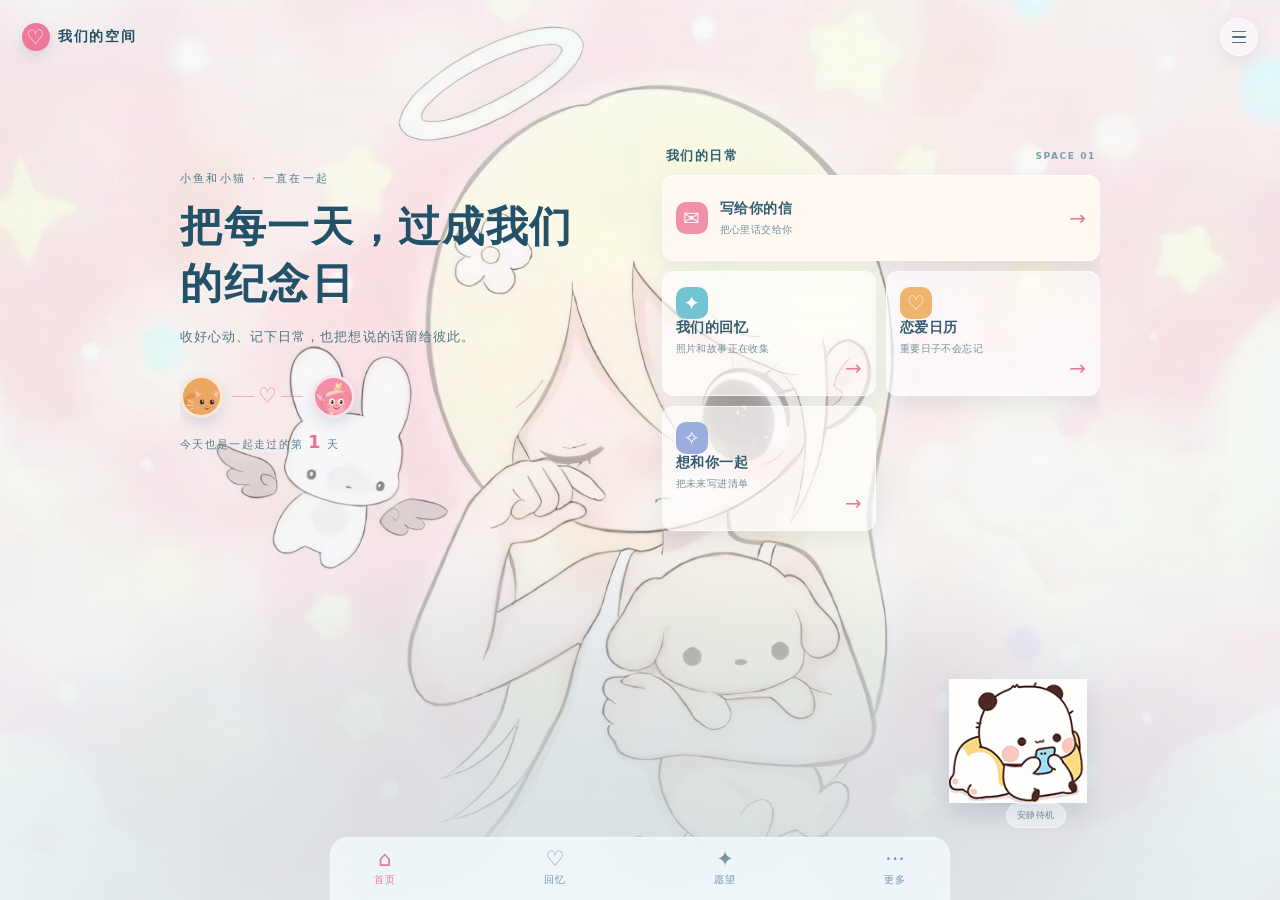
==== index.html @ 1888373d "布布：点击随机播放一个动作，5 秒后回到待机；播放时不显示动作名" ====
<!doctype html>
<html lang="zh-CN">
<head>
<meta charset="utf-8">
<meta name="viewport" content="width=device-width, initial-scale=1, maximum-scale=1, viewport-fit=cover">
<meta name="format-detection" content="telephone=no,email=no,address=no">
<meta name="theme-color" content="#8bd9f7">
<meta name="apple-mobile-web-app-capable" content="yes">
<meta name="mobile-web-app-capable" content="yes">
<meta name="apple-mobile-web-app-status-bar-style" content="black-translucent">
<meta name="referrer" content="no-referrer">
<meta name="description" content="小鱼和小猫的情侣空间">
<meta property="og:title" content="小鱼和小猫的情侣空间">
<meta property="og:description" content="把喜欢的每一天，慢慢收集起来。">
<title>小鱼和小猫的情侣空间</title>
<link rel="stylesheet" href="styles.css">
</head>
<body>
<div id="app" class="stage" data-phase="space">

  <!-- 背景：暖色光晕 + 爱心粒子（canvas） -->
  <canvas id="fx" class="fx" aria-hidden="true"></canvas>

  <!-- 空间页背景：云朵壁纸（电脑用横屏版、手机用竖屏版，由 CSS 媒体查询自动切换） -->
  <div class="space-bg-img" aria-hidden="true"></div>
  <div class="space-bg-scrim" aria-hidden="true"></div>

  <div class="vignette" aria-hidden="true"></div>

  <!-- 情侣空间首页：信封只是其中一个入口，其他模块可以继续扩展。 -->
  <section class="space-home" id="spaceHome" aria-label="情侣空间首页">
    <header class="space-topbar">
      <div class="space-brand"><span class="space-brand-mark">♡</span><span>我们的空间</span></div>
      <button class="space-menu" id="spaceMenu" type="button" aria-label="空间设置" title="空间设置">
        <span></span><span></span><span></span>
      </button>
    </header>
    <main class="space-content">
      <section class="space-hero" aria-labelledby="spaceTitle">
        <p class="space-eyebrow">小鱼和小猫 · 一直在一起</p>
        <h1 id="spaceTitle">把每一天，过成我们的纪念日</h1>
        <p class="space-subtitle">收好心动、记下日常，也把想说的话留给彼此。</p>
        <div class="space-couple-line">
          <span class="space-avatar avatar-cat" data-slot="cat" aria-label="小猫"></span>
          <span class="space-connection"><i></i><b>♡</b><i></i></span>
          <span class="space-avatar avatar-fish" data-slot="fish" aria-label="小鱼"></span>
        </div>
        <p class="space-days">今天也是一起走过的第 <strong>1</strong> 天</p>
      </section>

      <section class="space-tools" aria-label="情侣空间功能">
        <div class="space-section-heading"><span>我们的日常</span><small>SPACE 01</small></div>
        <div class="space-tool-grid">
          <button class="space-tool space-tool-primary" id="openLetter" type="button">
            <span class="tool-icon tool-icon-letter">✉</span>
            <span class="tool-copy"><b>写给你的信</b><small>把心里话交给你</small></span>
            <span class="tool-arrow">→</span>
          </button>
          <button class="space-tool" type="button" data-space-tool="memories">
            <span class="tool-icon tool-icon-memory">✦</span>
            <span class="tool-copy"><b>我们的回忆</b><small>照片和故事正在收集</small></span>
            <span class="tool-arrow">→</span>
          </button>
          <button class="space-tool" type="button" data-space-tool="calendar">
            <span class="tool-icon tool-icon-calendar">♡</span>
            <span class="tool-copy"><b>恋爱日历</b><small>重要日子不会忘记</small></span>
            <span class="tool-arrow">→</span>
          </button>
          <button class="space-tool" type="button" data-space-tool="wishes">
            <span class="tool-icon tool-icon-wish">✧</span>
            <span class="tool-copy"><b>想和你一起</b><small>把未来写进清单</small></span>
            <span class="tool-arrow">→</span>
          </button>
        </div>
      </section>
    </main>
    <button class="bubu-pet" id="bubuPet" type="button" aria-label="和布布互动" title="和布布互动">
      <span class="bubu-pet-glow" aria-hidden="true"></span>
      <img id="bubuImage" src="assets/bubu/idle.gif" alt="布布" loading="eager" decoding="async" draggable="false">
      <span class="bubu-pet-note" aria-hidden="true">布布陪着你</span>
    </button>
    <div class="bubu-action-chip" id="bubuActionChip" aria-live="polite">安静待机</div>
    <div class="bubu-countdown" id="bubuCountdown" hidden aria-live="polite">
      <span id="bubuCountdownMode">专注</span>
      <strong id="bubuCountdownClock">25:00</strong>
    </div>
    <div class="bubu-note-widget" id="bubuNoteWidget" hidden>
      <span class="bubu-note-pin">♡</span>
      <p id="bubuNoteText"></p>
      <button type="button" id="bubuNoteClose" aria-label="收起便签" title="收起便签">×</button>
    </div>
    <section class="bubu-feature-panel" id="bubuFeaturePanel" hidden aria-label="布布功能栏">
      <header class="bubu-panel-head">
        <div>
          <span class="bubu-panel-kicker">BUBU ROOM</span>
          <h2 id="bubuPanelTitle">布布动作库</h2>
        </div>
        <button class="bubu-panel-close" id="bubuPanelClose" type="button" aria-label="关闭功能栏" title="关闭功能栏">×</button>
      </header>
      <div class="bubu-panel-tabs" role="tablist" aria-label="布布功能">
        <button type="button" data-bubu-panel="actions">动作</button>
        <button type="button" data-bubu-panel="notes">便签</button>
        <button type="button" data-bubu-panel="timer">番茄钟</button>
        <button type="button" data-bubu-panel="reminders">提醒</button>
        <button type="button" data-bubu-panel="shortcuts">快捷</button>
        <button type="button" data-bubu-panel="settings">设置</button>
      </div>
      <div class="bubu-panel-body" id="bubuPanelBody"></div>
    </section>
    <div class="bubu-context" id="bubuContext" hidden role="menu" aria-label="布布菜单">
      <button type="button" data-bubu-panel="actions">动作库</button>
      <button type="button" data-bubu-panel="notes">便签</button>
      <button type="button" data-bubu-panel="timer">番茄钟</button>
      <button type="button" data-bubu-panel="settings">设置</button>
    </div>
    <nav class="space-nav" aria-label="空间导航">
      <button class="space-nav-item is-active" type="button"><span>⌂</span><small>首页</small></button>
      <button class="space-nav-item" type="button" data-space-tool="memories"><span>♡</span><small>回忆</small></button>
      <button class="space-nav-item" type="button" data-space-tool="wishes"><span>✦</span><small>愿望</small></button>
      <button class="space-nav-item" type="button" data-space-tool="settings"><span>···</span><small>更多</small></button>
    </nav>
    <div class="space-toast" id="spaceToast" role="status" aria-live="polite"></div>
  </section>

  <button id="sound" class="sound is-off" type="button" aria-label="打开声音" title="声音">
    <svg class="ico-mute" viewBox="0 0 24 24" aria-hidden="true">
      <path d="M4 9h3l5-4v14l-5-4H4z"/>
      <path d="M16 9l5 6M21 9l-5 6" class="ico-x"/>
    </svg>
    <svg class="ico-on" viewBox="0 0 24 24" aria-hidden="true">
      <path d="M4 9h3l5-4v14l-5-4H4z"/>
      <path d="M15.6 8.6a5 5 0 0 1 0 6.8M18.2 6.2a8.5 8.5 0 0 1 0 11.6" class="ico-wave"/>
    </svg>
  </button>

  <!-- 第一幕：信封 -->
  <section class="scene scene-envelope" id="scene-envelope">
    <button class="space-back" id="spaceBack" type="button" aria-label="返回情侣空间" title="返回情侣空间">←</button>
    <p class="intro-line" id="introLine">写给你的一封信</p>

    <!-- 卡通小鱼（信封右上，会摆尾吐泡） -->
    <div class="mascot mascot-fish" id="mascotFishEnvelope" aria-hidden="true">
      <span class="bubbles" data-slot="bubbles"></span>
      <div class="swim" data-slot="fish"></div>
    </div>

    <div class="env-wrap" id="envWrap">
      <div class="env" id="env" role="img" aria-label="一封信">
        <div class="env-back"></div>
        <div class="env-letter" id="envLetter">
          <div class="mini-note">
            <span class="mini-heart"></span>
            <span id="miniNote">只给你看</span>
          </div>
        </div>
        <div class="env-body">
          <div class="env-pocket"></div>
        </div>
        <div class="env-flap" id="envFlap">
          <div class="env-flap-inner"></div>
        </div>
        <button class="env-seal" id="envSeal" type="button" aria-label="打开信封">
          <span class="seal-glow" aria-hidden="true"></span>
          <span class="seal-icon" id="sealIcon" aria-hidden="true">
            <svg viewBox="0 0 32 32"><path d="M16 28.4C6.7 21.9 2 16.6 2 11.2 2 6.9 5.3 4 9.2 4c2.6 0 5 1.4 6.8 4.1C17.8 5.4 20.2 4 22.8 4 26.7 4 30 6.9 30 11.2c0 5.4-4.7 10.7-14 17.2z"/></svg>
          </span>
        </button>
      </div>

      <!-- 卡通小猫（从信封左下探出头，会眨眼摇尾） -->
      <div class="mascot mascot-cat" id="mascotCat" aria-hidden="true">
        <div class="peek" data-slot="cat"></div>
      </div>
    </div>

    <p class="hint" id="envHint">轻触这里，打开信封</p>
  </section>

  <!-- 第二幕：信纸 -->
  <section class="paper" id="paper" role="dialog" aria-modal="true" aria-label="写给你的信" hidden>
    <header class="paper-head">
      <span class="stage-tag"><b id="stageNo">01</b><i>/</i><span id="stageTotal">04</span></span>
      <span class="stage-name" id="stageName">启封</span>
      <button class="paper-close" id="paperClose" type="button" aria-label="收好这封信">
        <svg viewBox="0 0 24 24"><path d="M6 6l12 12M18 6L6 18"/></svg>
      </button>
    </header>
    <div class="paper-scroll" id="paperScroll">
      <h1 class="paper-title" id="letterTitle"></h1>
      <!-- 每一幕的小陪读：小猫和小鱼轮流出场，点一下有反应 -->
      <div class="paper-mascot" id="paperMascot" aria-hidden="true">
        <span class="pm-fish" data-slot="fish"></span>
        <span class="pm-heart" data-slot="heart"></span>
        <span class="pm-cat" data-slot="cat"></span>
      </div>
      <div class="paper-body" id="letterBody"></div>
      <div class="paper-body paper-body-2" id="letterBody2"></div>
      <div class="paper-end" id="letterEnd">
        <p class="sign" id="letterSign"></p>
        <div class="big-heart" id="bigHeart">
          <div class="duo" aria-hidden="true">
            <span class="duo-cat" data-slot="cat"></span>
            <span class="duo-heart" data-slot="heart"></span>
            <span class="duo-fish" data-slot="fish"></span>
          </div>
          <span class="tap-hint-word">轻触重新看一遍</span>
        </div>
      </div>
    </div>
    <div class="paper-actions">
      <button class="paper-skip" id="paperSkip" type="button" hidden>继续</button>
    </div>
  </section>

  <!-- 副幕：视频全屏 -->
  <section class="cine" id="cine" hidden>
    <div class="cine-inner">
      <video id="cineVideo" playsinline webkit-playsinline x5-playsinline preload="metadata" muted loop></video>
      <button class="cine-play" id="cinePlay" type="button" aria-label="播放">
        <svg viewBox="0 0 24 24"><path d="M8 5.5l11 6.5-11 6.5z"/></svg>
      </button>
      <button class="cine-skip" id="cineSkip" type="button">跳过</button>
      <p class="cine-tip">轻触画面播放 · 右上角可跳过</p>
    </div>
  </section>

  <div class="veil" id="veil" hidden></div>
</div>

<script src="config.js"></script>
<script src="app.js" defer></script>
</body>
</html>
---- styles.css ----
/* ============================================================
   情侣小站 · 样式
   想换配色，只改下面这一段变量就够了
   ============================================================ */
:root{
  --bg-0:#1b0b11;
  --bg-1:#2a1219;
  --bg-2:#43161f;
  --glow:#ff8fa3;
  --rose:#ff5d7e;
  --rose-deep:#c9184a;
  --env:#f7c8cf;
  --env-hi:#ffe4ea;
  --env-mid:#eaa3ae;
  --env-edge:#d98b98;
  --env-dark:#8a2637;
  --paper:#fff7f2;
  --paper-2:#ffefe5;
  --ink:#4a2a2f;
  --ink-soft:rgba(74,42,47,.66);
  --font:"PingFang SC","Hiragino Sans GB","Microsoft YaHei","Heiti SC",-apple-system,BlinkMacSystemFont,"Segoe UI",system-ui,sans-serif;
}

*,*::before,*::after{box-sizing:border-box;}
html,body{margin:0;padding:0;height:100%;}
body{
  font-family:var(--font);
  background:#150309;
  color:#fff;
  overflow:hidden;
  -webkit-text-size-adjust:100%;
  -webkit-tap-highlight-color:transparent;
  text-rendering:optimizeLegibility;
}
button{font-family:inherit;color:inherit;border:0;background:none;padding:0;
  -webkit-appearance:none;appearance:none;cursor:pointer;}
svg{display:block;}
[hidden]{display:none !important;}

/* 舞台上所有可点元素，光标都是小爱心 */
.stage button,
.stage .big-heart,
.stage .env{ cursor:url("data:image/svg+xml,%3Csvg xmlns='http://www.w3.org/2000/svg' width='28' height='28' viewBox='0 0 32 32'%3E%3Cpath d='M16 28.4C6.7 21.9 2 16.6 2 11.2 2 6.9 5.3 4 9.2 4c2.6 0 5 1.4 6.8 4.1C17.8 5.4 20.2 4 22.8 4 26.7 4 30 6.9 30 11.2c0 5.4-4.7 10.7-14 17.2z' fill='%23ff4d6d' stroke='%23ffffff' stroke-width='2' paint-order='stroke'/%3E%3C/svg%3E") 14 14, pointer; }

/* ============================================================
   舞台 / 背景
   ============================================================ */
.stage{
  position:relative;
  width:100%;
  height:100vh;
  height:100dvh;
  overflow:hidden;
  background:
    radial-gradient(120% 90% at 50% 8%, var(--bg-2) 0%, var(--bg-1) 38%, var(--bg-0) 72%, #12060b 100%);
  display:flex;
  align-items:center;
  justify-content:center;
  perspective:1400px;
  touch-action:manipulation;
}
/* 空间页背景：云朵壁纸
   手机（窄屏）用竖屏版，电脑（宽屏）用横屏版——由媒体查询自动切换，两边都只下一张图
   底色兜底，图没加载出来也不会白屏 */
.stage[data-phase="space"]{background:#8bd9f7;}
.space-bg-img{
  position:absolute;inset:0;z-index:0;pointer-events:none;
  background:#8bd9f7 url("assets/bg-mobile.jpg") center/cover no-repeat;
  opacity:1;
}
@media (min-width:769px){
  .space-bg-img{background-image:url("assets/bg-desktop.jpg");}
}
/* 上面压一层柔光，保证文字和卡片看得清 */
.space-bg-scrim{
  position:absolute;inset:0;z-index:1;pointer-events:none;
  background:
    linear-gradient(180deg, rgba(255,255,255,.30) 0%, rgba(255,255,255,0) 26%),
    linear-gradient(0deg, rgba(228,246,255,.55) 0%, rgba(228,246,255,0) 42%),
    radial-gradient(120% 80% at 50% 30%, rgba(255,255,255,.10), rgba(120,180,210,.16) 100%);
}
/* 进了信纸就把背景壁纸淡出，专心看信 */
.stage:not([data-phase="space"]) .space-bg-img,
.stage:not([data-phase="space"]) .space-bg-scrim{
  opacity:0;
  transition:opacity .55s ease;
}
.stage[data-phase="space"] .scene-envelope{opacity:0;pointer-events:none;transform:scale(.96);}
.stage[data-phase="space"] .sound{opacity:0;pointer-events:none;}
.space-home{
  position:absolute;inset:0;z-index:4;display:flex;flex-direction:column;
  color:#24485b;overflow:hidden;
  background:linear-gradient(180deg,rgba(238,252,255,.08),rgba(255,255,255,.38));
  transition:opacity .55s ease,transform .65s cubic-bezier(.2,.85,.25,1);
}
.stage:not([data-phase="space"]) .space-home{opacity:0;pointer-events:none;transform:scale(1.035);}
.space-topbar{display:flex;align-items:center;justify-content:space-between;padding:calc(env(safe-area-inset-top) + 18px) 22px 10px;}
.space-brand{display:flex;align-items:center;gap:8px;font-size:14px;font-weight:700;letter-spacing:.12em;color:#245066;}
.space-brand-mark{display:grid;place-items:center;width:28px;height:28px;border-radius:50%;color:#fff;background:#ef789a;box-shadow:0 5px 14px rgba(65,122,146,.18);font-size:20px;line-height:1;}
.space-menu{width:38px;height:38px;border-radius:50%;display:flex;flex-direction:column;justify-content:center;align-items:center;gap:4px;background:rgba(255,255,255,.48);border:1px solid rgba(255,255,255,.62);box-shadow:0 6px 16px rgba(59,129,157,.12);}
.space-menu span{width:14px;height:1.5px;background:#477488;border-radius:2px;}
.space-content{width:min(100% - 36px,520px);margin:0 auto;overflow:auto;padding:2vh 0 126px;scrollbar-width:none;}
.space-content::-webkit-scrollbar{display:none;}
.space-hero{text-align:center;padding:3vh 10px 4vh;}
.space-eyebrow{margin:0 0 13px;font-size:11px;letter-spacing:.2em;color:#487b8d;}
.space-hero h1{max-width:390px;margin:0 auto;color:#225168;font-size:clamp(25px,7vw,38px);line-height:1.35;letter-spacing:.04em;font-weight:700;text-shadow:0 2px 0 rgba(255,255,255,.35);}
.space-subtitle{max-width:320px;margin:13px auto 0;font-size:13px;line-height:1.9;letter-spacing:.08em;color:#4b7482;}
.space-couple-line{display:flex;align-items:center;justify-content:center;gap:9px;margin:25px 0 13px;}
.space-avatar{width:43px;height:43px;display:grid;place-items:center;border-radius:50%;font-size:15px;font-weight:700;color:#fff;border:3px solid rgba(255,255,255,.75);box-shadow:0 6px 14px rgba(54,119,147,.18);overflow:hidden;pointer-events:none;}
.space-avatar svg{width:48px;height:48px;display:block;}
.avatar-cat{background:#eba862;}.avatar-fish{background:#f28eaa;}
.space-connection{display:flex;align-items:center;gap:4px;color:#ef789a;}.space-connection i{width:22px;height:1px;background:rgba(239,120,154,.55);}.space-connection b{font-size:21px;font-weight:400;line-height:1;}
.space-days{margin:0;font-size:11px;letter-spacing:.12em;color:#548090;}.space-days strong{color:#e87396;font-size:18px;font-weight:700;}
.space-tools{padding:0 0 8px;}.space-section-heading{display:flex;align-items:center;justify-content:space-between;margin:0 4px 10px;color:#315f72;font-size:13px;font-weight:700;letter-spacing:.12em;}.space-section-heading small{font-size:9px;font-weight:600;letter-spacing:.18em;color:#78a1ad;}
.space-tool-grid{display:grid;grid-template-columns:1fr 1fr;gap:10px;}
.space-tool{min-height:104px;padding:15px 13px;text-align:left;display:flex;flex-direction:column;align-items:flex-start;justify-content:space-between;border:1px solid rgba(255,255,255,.72);border-radius:12px;background:rgba(255,255,255,.64);box-shadow:0 10px 22px rgba(47,113,139,.10);color:#315b6e;transition:transform .2s ease,background .2s ease,box-shadow .2s ease;}
.space-tool:active{transform:scale(.97);background:rgba(255,255,255,.82);box-shadow:0 5px 12px rgba(47,113,139,.12);}
.space-tool-primary{grid-column:span 2;min-height:86px;flex-direction:row;align-items:center;gap:12px;background:#fff9f2;border-color:rgba(255,255,255,.9);}
.tool-icon{width:32px;height:32px;display:grid;place-items:center;border-radius:10px;font-size:20px;color:#fff;flex:0 0 auto;}.tool-icon-letter{background:#ef91a9;}.tool-icon-memory{background:#73c4d2;}.tool-icon-calendar{background:#efb46d;}.tool-icon-wish{background:#9aaddd;}
.tool-copy{display:flex;flex-direction:column;gap:5px;}.tool-copy b{font-size:14px;letter-spacing:.04em;}.tool-copy small{font-size:10px;letter-spacing:.04em;color:#71909a;}.tool-arrow{margin-left:auto;color:#e77c99;font-size:20px;}
.space-nav{position:absolute;left:50%;bottom:0;transform:translateX(-50%);width:100%;max-width:520px;padding:11px 28px calc(env(safe-area-inset-bottom) + 13px);display:flex;justify-content:space-between;border-top:1px solid rgba(255,255,255,.42);background:rgba(245,253,255,.74);backdrop-filter:blur(14px);-webkit-backdrop-filter:blur(14px);}
.space-nav-item{display:flex;flex-direction:column;align-items:center;gap:3px;min-width:52px;color:#7598a4;}.space-nav-item span{font-size:21px;line-height:1;}.space-nav-item small{font-size:10px;letter-spacing:.08em;}.space-nav-item.is-active{color:#e57998;}
.space-toast{position:absolute;left:50%;bottom:calc(env(safe-area-inset-bottom) + 86px);transform:translate(-50%,10px);padding:10px 16px;border-radius:999px;white-space:nowrap;font-size:11px;letter-spacing:.06em;color:#fff;background:rgba(45,88,105,.82);opacity:0;pointer-events:none;transition:opacity .25s ease,transform .25s ease;}.space-toast.is-visible{opacity:1;transform:translate(-50%,0);}
.bubu-pet{position:absolute;z-index:5;right:max(18px,calc((100% - 520px)/2 - 2px));bottom:calc(env(safe-area-inset-bottom) + 82px);width:116px;height:124px;display:grid;place-items:end center;filter:drop-shadow(0 12px 12px rgba(65,111,126,.18));transition:filter .2s ease;}
.bubu-pet img{position:relative;z-index:2;width:108px;height:108px;object-fit:contain;user-select:none;-webkit-user-drag:none;}
.bubu-pet-glow{position:absolute;z-index:1;bottom:5px;width:76px;height:18px;border-radius:50%;background:rgba(55,117,141,.16);filter:blur(5px);transition:transform .2s ease,opacity .2s ease;}
.bubu-pet-note{position:absolute;z-index:3;right:4px;top:-8px;padding:7px 10px;border:1px solid rgba(255,255,255,.85);border-radius:14px 14px 4px 14px;background:rgba(255,255,255,.84);box-shadow:0 7px 16px rgba(70,117,133,.12);color:#527486;font-size:10px;letter-spacing:.04em;white-space:nowrap;opacity:0;transform:translateY(6px) scale(.94);pointer-events:none;transition:opacity .2s ease,transform .2s ease;}
.bubu-pet-note::after{content:"";position:absolute;right:13px;bottom:-5px;width:9px;height:9px;border-right:1px solid rgba(255,255,255,.85);border-bottom:1px solid rgba(255,255,255,.85);background:rgba(255,255,255,.84);transform:rotate(45deg);}
.bubu-pet.is-happy{filter:drop-shadow(0 15px 14px rgba(65,111,126,.24));}
.bubu-pet.is-happy img{animation:bubuBounce .72s cubic-bezier(.22,.8,.32,1);}
.bubu-pet.is-happy .bubu-pet-glow{animation:bubuShadow .72s ease-out;}
.bubu-pet.is-happy .bubu-pet-note{opacity:1;transform:translateY(0) scale(1);}
@keyframes bubuBounce{0%,100%{transform:translateY(0) rotate(0deg)}28%{transform:translateY(-13px) rotate(-3deg)}58%{transform:translateY(1px) rotate(2deg)}78%{transform:translateY(-4px) rotate(-1deg)}}
@keyframes bubuShadow{0%,100%{transform:scale(1);opacity:1}35%{transform:scale(.78);opacity:.56}70%{transform:scale(1.05);opacity:1}}
.space-back{position:absolute;z-index:14;top:calc(env(safe-area-inset-top) + 13px);left:16px;width:38px;height:38px;border-radius:50%;display:grid;place-items:center;color:#fff;background:rgba(255,255,255,.15);border:1px solid rgba(255,255,255,.25);font-size:22px;opacity:0;pointer-events:none;transition:opacity .3s ease,background .2s ease;}.stage[data-phase="sealed"] .space-back{opacity:1;pointer-events:auto;}.space-back:active{background:rgba(255,255,255,.3);}
@media (min-width:700px){
  .space-content{width:min(calc(100% - 80px),920px);display:grid;grid-template-columns:minmax(300px,1fr) minmax(380px,1.05fr);align-items:center;gap:64px;padding:4vh 0 132px;}
  .space-hero{text-align:left;padding:2vh 0 4vh;}
  .space-hero h1{margin-left:0;max-width:460px;font-size:42px;}
  .space-subtitle{margin-left:0;max-width:360px;}
  .space-couple-line{justify-content:flex-start;}
  .space-tools{padding-top:5vh;}
  .space-nav{max-width:620px;border:1px solid rgba(255,255,255,.46);border-bottom:0;border-radius:18px 18px 0 0;}
  .bubu-pet{right:max(30px,calc((100% - 920px)/2 + 8px));bottom:calc(env(safe-area-inset-bottom) + 90px);width:148px;height:150px;}
  .bubu-pet img{width:138px;height:138px;}
}
@media (max-width:380px){.bubu-pet{right:8px;bottom:calc(env(safe-area-inset-bottom) + 78px);width:88px;height:96px;}.bubu-pet img{width:84px;height:84px;}.bubu-pet-glow{width:58px;}.bubu-pet-note{right:0;font-size:9px;padding:6px 8px;}}

/* ============================================================
   布布网页控制台：动作库、工具面板和桌宠反馈
   ============================================================ */
.bubu-pet{touch-action:none;user-select:none;-webkit-user-select:none;}
.bubu-pet.is-action img{animation:bubuFloat .9s ease-in-out infinite alternate;}
@keyframes bubuFloat{from{transform:translateY(0) rotate(-2deg)}to{transform:translateY(-5px) rotate(2deg)}}
.bubu-action-chip{position:absolute;z-index:5;right:max(28px,calc((100% - 520px)/2 + 8px));bottom:calc(env(safe-area-inset-bottom) + 72px);padding:5px 10px;border:1px solid rgba(255,255,255,.75);border-radius:999px;background:rgba(255,255,255,.54);color:#477487;font-size:9px;letter-spacing:.06em;opacity:.82;pointer-events:none;white-space:nowrap;transition:opacity .2s ease,transform .2s ease;}
.bubu-pet.is-happy + .bubu-action-chip{opacity:0;transform:translateY(4px);}
.bubu-countdown{position:absolute;z-index:6;right:max(30px,calc((100% - 520px)/2 + 6px));bottom:calc(env(safe-area-inset-bottom) + 196px);display:flex;align-items:center;gap:7px;padding:7px 10px;border:1px solid rgba(255,255,255,.68);border-radius:10px;background:rgba(44,98,116,.78);box-shadow:0 8px 18px rgba(45,93,110,.16);color:#fff;font-size:10px;letter-spacing:.08em;pointer-events:none;}
.bubu-countdown strong{font-size:15px;letter-spacing:.04em;font-variant-numeric:tabular-nums;}
.bubu-note-widget{position:absolute;z-index:7;left:max(18px,calc((100% - 520px)/2));bottom:calc(env(safe-area-inset-bottom) + 86px);width:min(220px,calc(100% - 180px));min-height:70px;padding:13px 30px 11px 31px;border:1px solid rgba(255,255,255,.82);border-radius:5px 13px 11px 12px;background:#fff6bb;box-shadow:0 10px 24px rgba(87,117,89,.18);color:#716644;transform:rotate(-1.5deg);}
.bubu-note-widget::after{content:"";position:absolute;left:18px;bottom:-8px;width:14px;height:14px;background:#fff6bb;transform:skew(-12deg) rotate(30deg);}
.bubu-note-widget p{margin:0;font-size:12px;line-height:1.65;word-break:break-word;white-space:pre-wrap;}
.bubu-note-pin{position:absolute;left:9px;top:8px;color:#e8758f;font-size:17px;line-height:1;}
.bubu-note-widget>button{position:absolute;right:7px;top:6px;width:21px;height:21px;border-radius:50%;color:#a59767;font-size:17px;line-height:1;}
.bubu-feature-panel{position:absolute;z-index:30;right:max(18px,calc((100% - 920px)/2));bottom:calc(env(safe-area-inset-bottom) + 72px);width:min(390px,calc(100% - 36px));max-height:min(72dvh,590px);display:flex;flex-direction:column;overflow:hidden;border:1px solid rgba(255,255,255,.78);border-radius:18px;background:rgba(250,254,255,.94);box-shadow:0 24px 60px rgba(48,103,124,.26),0 0 0 1px rgba(90,160,176,.12);color:#315b6e;backdrop-filter:blur(18px);-webkit-backdrop-filter:blur(18px);}
.bubu-feature-panel.is-opening{animation:bubuPanelIn .35s cubic-bezier(.2,.9,.25,1) both;}
@keyframes bubuPanelIn{from{opacity:0;transform:translateY(12px) scale(.96)}to{opacity:1;transform:translateY(0) scale(1)}}
.bubu-panel-head{display:flex;align-items:flex-start;justify-content:space-between;padding:17px 18px 11px;border-bottom:1px solid rgba(89,151,167,.15);flex:0 0 auto;}
.bubu-panel-kicker{display:block;margin-bottom:4px;color:#86aab4;font-size:9px;letter-spacing:.2em;}
.bubu-panel-head h2{margin:0;color:#2c5d70;font-size:19px;letter-spacing:.06em;}
.bubu-panel-close{width:30px;height:30px;border-radius:50%;background:rgba(58,120,139,.08);color:#5a8591;font-size:21px;line-height:1;}
.bubu-panel-tabs{display:flex;gap:4px;padding:9px 12px 8px;overflow-x:auto;scrollbar-width:none;border-bottom:1px solid rgba(89,151,167,.12);flex:0 0 auto;}
.bubu-panel-tabs::-webkit-scrollbar{display:none;}
.bubu-panel-tabs button{min-width:48px;padding:7px 8px;border-radius:8px;color:#7496a0;font-size:11px;white-space:nowrap;}
.bubu-panel-tabs button.is-active{background:#e9829d;color:#fff;box-shadow:0 5px 10px rgba(226,119,145,.18);}
.bubu-panel-body{overflow:auto;padding:14px 15px 17px;scrollbar-width:thin;}
.bubu-panel-intro{display:flex;align-items:baseline;justify-content:space-between;gap:10px;margin:0 2px 12px;color:#315f73;font-size:13px;font-weight:700;letter-spacing:.06em;}
.bubu-panel-intro small{color:#8ba7ae;font-size:9px;font-weight:400;letter-spacing:0;}
.bubu-action-grid{display:grid;grid-template-columns:repeat(4,minmax(0,1fr));gap:8px;}
.bubu-action-item{min-width:0;display:flex;flex-direction:column;align-items:center;gap:5px;padding:7px 4px 8px;border:1px solid rgba(103,163,176,.13);border-radius:10px;background:rgba(255,255,255,.64);color:#5a7b87;transition:transform .18s ease,background .18s ease,box-shadow .18s ease;}
.bubu-action-item:active{transform:scale(.94);background:#fff;box-shadow:0 5px 12px rgba(71,127,145,.15);}
.bubu-action-item img{width:56px;height:56px;object-fit:contain;display:block;}
.bubu-action-item span{width:100%;font-size:9px;line-height:1.3;text-align:center;white-space:nowrap;overflow:hidden;text-overflow:ellipsis;}
.bubu-field{width:100%;border:1px solid rgba(92,151,165,.22);border-radius:9px;background:rgba(255,255,255,.78);color:#3c6572;font:inherit;font-size:13px;outline:0;}
input.bubu-field{height:38px;padding:0 11px;}
textarea.bubu-field{min-height:110px;padding:10px 11px;resize:vertical;line-height:1.7;}
.bubu-field:focus{border-color:#ec91a7;box-shadow:0 0 0 3px rgba(236,145,167,.12);}
.bubu-form-actions{display:flex;gap:8px;margin-top:11px;}
.bubu-form-actions button,.bubu-reminder-form button{min-height:35px;padding:7px 13px;border-radius:8px;background:rgba(65,131,148,.09);color:#4d7480;font-size:11px;}
.bubu-form-actions .bubu-primary,.bubu-reminder-form .bubu-primary{background:#e9829d;color:#fff;box-shadow:0 6px 12px rgba(226,119,145,.18);}
.bubu-timer-card{display:flex;flex-direction:column;align-items:center;gap:5px;padding:18px 10px 16px;border:1px solid rgba(94,156,169,.16);border-radius:12px;background:rgba(255,255,255,.64);}
.bubu-timer-mode{color:#83a1a8;font-size:11px;letter-spacing:.1em;}.bubu-timer-card strong{color:#2c6372;font-size:42px;line-height:1;font-variant-numeric:tabular-nums;letter-spacing:.04em;}.bubu-timer-card label{color:#76939b;font-size:11px;}.bubu-number{width:58px;margin-left:5px;border:1px solid rgba(92,151,165,.22);border-radius:6px;padding:5px;background:#fff;color:#315f70;text-align:center;}
.bubu-reminder-form{display:grid;gap:8px;}.bubu-reminder-form button{justify-self:start;}.bubu-reminder-list{display:grid;gap:7px;margin-top:14px;}.bubu-reminder-row{display:flex;align-items:center;justify-content:space-between;gap:8px;padding:9px 10px;border-radius:9px;background:rgba(255,255,255,.68);font-size:12px;}.bubu-reminder-row span{min-width:0;overflow:hidden;text-overflow:ellipsis;white-space:nowrap;}.bubu-reminder-row small{display:block;margin-top:3px;color:#8ba5aa;font-size:9px;}.bubu-reminder-row button{width:24px;height:24px;flex:0 0 auto;border-radius:50%;background:rgba(224,117,143,.10);color:#d27c91;font-size:17px;line-height:1;}.bubu-empty{margin:20px 0;text-align:center;color:#8da6aa;font-size:11px;}
.bubu-shortcut-list{display:grid;gap:8px;}.bubu-shortcut-list button{display:grid;grid-template-columns:34px 1fr;column-gap:9px;align-items:center;padding:10px 12px;border:1px solid rgba(99,160,173,.14);border-radius:10px;background:rgba(255,255,255,.7);text-align:left;color:#315f70;}.bubu-shortcut-list button>span{grid-row:span 2;display:grid;place-items:center;width:30px;height:30px;border-radius:9px;background:#ef91a9;color:#fff;font-size:17px;}.bubu-shortcut-list b{font-size:12px;font-weight:700;}.bubu-shortcut-list small{margin-top:3px;color:#8ba4aa;font-size:10px;}
.bubu-setting{display:flex;align-items:center;justify-content:space-between;gap:12px;padding:12px 2px;border-bottom:1px solid rgba(99,160,173,.13);}.bubu-setting span{display:flex;flex-direction:column;gap:4px;}.bubu-setting b{color:#3f6a76;font-size:12px;}.bubu-setting small{color:#8ba5aa;font-size:10px;}.bubu-setting input{position:relative;width:40px;height:23px;flex:0 0 auto;appearance:none;border-radius:999px;background:#c4d9dd;outline:0;transition:background .2s ease;}.bubu-setting input::after{content:"";position:absolute;left:3px;top:3px;width:17px;height:17px;border-radius:50%;background:#fff;box-shadow:0 2px 4px rgba(55,100,110,.18);transition:transform .2s ease;}.bubu-setting input:checked{background:#e9829d;}.bubu-setting input:checked::after{transform:translateX(17px);}
.bubu-context{position:absolute;z-index:40;width:156px;padding:6px;border:1px solid rgba(255,255,255,.82);border-radius:11px;background:rgba(255,255,255,.94);box-shadow:0 15px 30px rgba(46,103,123,.2);backdrop-filter:blur(12px);-webkit-backdrop-filter:blur(12px);}.bubu-context button{display:block;width:100%;padding:9px 10px;border-radius:7px;color:#4b7380;text-align:left;font-size:12px;}.bubu-context button:active{background:#f5dce2;}
@media (min-width:700px){.bubu-feature-panel{right:max(30px,calc((100% - 920px)/2 + 8px));width:420px;}.bubu-action-grid{grid-template-columns:repeat(5,minmax(0,1fr));}.bubu-action-item img{width:62px;height:62px;}.bubu-note-widget{left:max(30px,calc((100% - 920px)/2 + 8px));}.bubu-action-chip{right:max(50px,calc((100% - 920px)/2 + 34px));}}
@media (max-width:380px){.bubu-feature-panel{width:calc(100% - 20px);right:10px;bottom:calc(env(safe-area-inset-bottom) + 68px);}.bubu-action-grid{grid-template-columns:repeat(3,minmax(0,1fr));}.bubu-action-item img{width:62px;height:62px;}.bubu-action-chip{right:14px;bottom:calc(env(safe-area-inset-bottom) + 68px);}.bubu-countdown{right:16px;bottom:calc(env(safe-area-inset-bottom) + 166px);}.bubu-note-widget{left:12px;width:calc(100% - 152px);}}
.fx{position:absolute;inset:0;width:100%;height:100%;pointer-events:none;}
.vignette{
  position:absolute;inset:0;pointer-events:none;
  background:radial-gradient(75% 55% at 50% 45%, rgba(255,143,163,.10), rgba(0,0,0,0) 65%),
             radial-gradient(120% 100% at 50% 120%, rgba(0,0,0,.55), rgba(0,0,0,0) 60%);
}
.scene{
  position:relative;z-index:3;
  width:100%;max-width:460px;height:100%;
  display:flex;flex-direction:column;align-items:center;justify-content:center;
  padding:calc(env(safe-area-inset-top) + 16px) 20px calc(env(safe-area-inset-bottom) + 20px);
  transition:opacity .7s ease, transform .9s cubic-bezier(.3,.8,.2,1), filter .7s ease;
}
.stage[data-phase="opening"] .scene-envelope,
.stage[data-phase="reading"] .scene-envelope{
  opacity:0;transform:scale(1.28) translateY(-2vh);filter:blur(6px);pointer-events:none;
}

/* 声音开关 */
.sound{
  position:absolute;z-index:12;
  top:calc(env(safe-area-inset-top) + 14px);right:16px;
  width:38px;height:38px;border-radius:50%;
  display:grid;place-items:center;
  background:rgba(255,255,255,.08);
  border:1px solid rgba(255,255,255,.16);
  backdrop-filter:blur(8px);-webkit-backdrop-filter:blur(8px);
  transition:transform .2s ease, background .2s ease, opacity .4s ease;
}
.sound:active{transform:scale(.9);}
.sound svg{width:19px;height:19px;fill:#ffd9e1;stroke:none;}
.sound .ico-x{fill:none;stroke:#ffd9e1;stroke-width:1.9;stroke-linecap:round;}
.sound .ico-wave{fill:none;stroke:#ffd9e1;stroke-width:1.6;stroke-linecap:round;}
.sound .ico-on{display:none;}
.sound:not(.is-off) .ico-on{display:block;}
.sound:not(.is-off) .ico-mute{display:none;}
.sound.is-off{opacity:.75;}
.stage[data-phase="reading"] .sound{opacity:0;pointer-events:none;}

.intro-line{
  margin:0 0 auto;padding-top:6vh;
  font-size:13px;letter-spacing:.42em;text-indent:.42em;
  color:rgba(255,225,232,.72);
  opacity:0;animation:fadeUp 1.2s .3s ease forwards;
}
.hint{
  margin:auto 0 0;
  font-size:13px;letter-spacing:.16em;
  color:rgba(255,225,232,.66);
  opacity:0;animation:breathe 2.6s 1s ease-in-out infinite;
}
.stage[data-phase="opening"] .hint,
.stage[data-phase="reading"] .hint{opacity:0 !important;animation:none;}

/* ============================================================
   信封
   ============================================================ */
.env-wrap{
  position:relative;
  display:flex;align-items:center;justify-content:center;
  margin:6vh 0;
  transform-style:preserve-3d;
}.env{
  position:relative;
  width:var(--w,278px);height:var(--h,188px);
  transform-style:preserve-3d;
  animation:envFloat 7s ease-in-out infinite;
  opacity:0;animation:envIn 1s .15s cubic-bezier(.2,.9,.25,1) forwards,
            envFloat 7s 1.2s ease-in-out infinite;
}
.env-back{
  position:absolute;inset:0;border-radius:12px;
  background:linear-gradient(160deg,var(--env-mid),var(--env-edge));
  box-shadow:0 26px 50px -18px rgba(0,0,0,.72), 0 0 0 1px rgba(255,255,255,.10) inset;
  z-index:1;
}
.env-letter{
  position:absolute;left:8%;right:8%;top:10%;height:132%;
  border-radius:9px;
  background:linear-gradient(178deg,#fffdfb,var(--paper) 55%,var(--paper-2));
  box-shadow:0 10px 26px -12px rgba(0,0,0,.55);
  z-index:2;
  transform:translateY(6%);
  transition:transform 1.05s cubic-bezier(.22,.85,.3,1), z-index 0s .5s;
  display:flex;align-items:flex-start;justify-content:center;
  padding-top:8%;
  overflow:hidden;
}
.env-letter::before{
  content:"";position:absolute;inset:7px;border-radius:6px;
  border:1px solid rgba(201,24,74,.16);
}
.mini-note{
  font-size:10px;letter-spacing:.22em;color:rgba(74,42,47,.42);
  display:flex;align-items:center;gap:5px;
}
.mini-heart{
  width:7px;height:7px;background:var(--rose);transform:rotate(45deg);
  border-radius:1px;opacity:.85;
}

.env-body{
  position:absolute;inset:0;z-index:4;
  border-radius:12px;overflow:hidden;
  box-shadow:0 22px 44px -16px rgba(0,0,0,.6), 0 0 0 1px rgba(255,255,255,.12) inset;
  background:linear-gradient(200deg,var(--env-hi) 0%,var(--env) 42%,var(--env-mid) 100%);
}
.env-pocket{
  position:absolute;inset:0;
  background:
    linear-gradient(28deg, transparent 49.4%, rgba(255,255,255,.55) 50%, rgba(255,255,255,0) 50.7%),
    linear-gradient(-28deg, transparent 49.4%, rgba(255,255,255,.45) 50%, rgba(255,255,255,0) 50.7%),
    linear-gradient(to bottom, rgba(0,0,0,.10), rgba(0,0,0,0) 30%);
  clip-path:polygon(0 0,50% 52%,100% 0,100% 100%,0 100%);
}
.env-flap{
  position:absolute;inset:0;z-index:5;
  transform-origin:top center;
  transform-style:preserve-3d;
  transition:transform .92s cubic-bezier(.6,.02,.32,1) .18s, z-index 0s .66s;
  filter:drop-shadow(0 6px 10px rgba(140,30,50,.28));
}
.env-flap-inner{
  width:100%;height:100%;
  background:linear-gradient(to bottom,var(--env-hi),var(--env) 70%,var(--env-mid));
  clip-path:polygon(0 0,100% 0,50% 58%);
  border-radius:12px 12px 0 0;
}
.env-flap-inner::after{
  content:"";position:absolute;inset:0;
  background:linear-gradient(to bottom, rgba(255,255,255,.5), rgba(255,255,255,0) 60%);
  clip-path:polygon(0 0,100% 0,50% 58%);
}
.stage[data-phase="opening"] .env-flap,
.stage[data-phase="reading"] .env-flap{
  transform:rotateX(-172deg);
  z-index:1;
}
.stage[data-phase="opening"] .env-letter,
.stage[data-phase="reading"] .env-letter{
  transform:translateY(-46%);
  z-index:6;
}

/* 火漆爱心封印 */
.env-seal{
  position:absolute;z-index:8;
  left:50%;top:44%;
  width:74px;height:74px;margin:-37px 0 0 -37px;
  display:grid;place-items:center;
  animation:sealPulse 2.8s ease-in-out infinite;
}
.seal-glow{
  position:absolute;inset:-16px;border-radius:50%;
  background:radial-gradient(circle, rgba(255,93,126,.55), rgba(255,93,126,0) 68%);
  animation:glowPulse 2.8s ease-in-out infinite;
}
.seal-icon{position:relative;display:block;width:74px;height:74px;filter:drop-shadow(0 8px 14px rgba(120,10,40,.5));}
.seal-icon svg{width:100%;height:100%;}
.seal-icon .ic-heart{fill:var(--rose-deep);}
.seal-icon .ic-fish-body{fill:var(--rose-deep);}
.seal-icon .ic-fish-tail,.seal-icon .ic-fish-top{fill:#a3133b;}
.seal-icon .ic-eye{fill:#fff8f9;}
.seal-icon .ic-piece{fill:#c9184a;}
.seal-icon::after{
  content:"";position:absolute;inset:0;
  background:radial-gradient(60% 45% at 34% 24%, rgba(255,255,255,.55), rgba(255,255,255,0) 70%);
  mix-blend-mode:screen;
}
.stage[data-phase="opening"] .env-seal,
.stage[data-phase="reading"] .env-seal{
  animation:sealBreak .5s ease forwards;
  pointer-events:none;
}
@keyframes sealBreak{
  0%{transform:scale(1) rotate(0)}
  35%{transform:scale(1.22) rotate(-8deg);opacity:1}
  100%{transform:scale(.2) rotate(24deg);opacity:0}
}
@keyframes sealPulse{0%,100%{transform:scale(1)}50%{transform:scale(1.055)}}
@keyframes glowPulse{0%,100%{opacity:.55;transform:scale(1)}50%{opacity:1;transform:scale(1.12)}}
@keyframes envIn{from{opacity:0;transform:translateY(26px) scale(.9) rotateX(8deg)}to{opacity:1;transform:none}}
@keyframes envFloat{0%,100%{transform:translateY(0) rotate(-.6deg)}50%{transform:translateY(-11px) rotate(.6deg)}}
@keyframes fadeUp{from{opacity:0;transform:translateY(10px)}to{opacity:.9;transform:none}}
@keyframes breathe{0%,100%{opacity:.45}50%{opacity:.95}}

/* ============================================================
   信纸
   ============================================================ */
/* ============================================================
   卡通形象：小猫 & 小鱼
   位置固定、尺寸用 --mst-scale 调；点一下会有反应
   ============================================================ */
/* 形象身上的动画分工：translate/scale 做悬浮与被点反应，transform 做入场淡出，
   两者互不覆盖；translate/scale 是独立属性，微信内置浏览器也吃得下 */
.mascot{position:absolute;pointer-events:auto;cursor:pointer;
  --mst-y:0px; --mst-s:1;
  translate:0 var(--mst-y); scale:var(--mst-s);
  transform:translateY(0) scale(1);
  transition:translate .45s cubic-bezier(.3,.8,.2,1), scale .45s cubic-bezier(.3,.8,.2,1),
             transform .5s cubic-bezier(.3,.8,.2,1), opacity .5s ease;}
.stage[data-phase="opening"] .mascot,
.stage[data-phase="reading"] .mascot{
  opacity:0;pointer-events:none;
  --mst-y:10px; --mst-s:.72;
  transform:translateY(10px) scale(.72);
}

/* 信封右上角的小鱼：一边游一边吐泡 */
.mascot-fish{
  top:4%;right:-4%;width:104px;height:80px;
  animation:mstBob 3.6s ease-in-out infinite;
}
.mascot-fish .swim{width:100%;height:100%;transform:rotate(-6deg);
  animation:swimTilt 4.2s ease-in-out infinite;}
.mascot-fish .swim svg{width:100%;height:100%;overflow:visible;}
.mascot-fish .mst-tail{transform-box:fill-box;transform-origin:100% 50%;animation:tailWag 1.05s ease-in-out infinite;}
.mascot-fish .mst-fin{transform-box:fill-box;transform-origin:50% 100%;animation:earFlick 2.2s ease-in-out infinite;}

/* 小猫点下后出现的云朵对白 */
.cat-speech{
  position:fixed;z-index:45;
  box-sizing:border-box;min-height:42px;padding:10px 15px;
  display:flex;align-items:center;justify-content:center;
  color:#7d3948;background:#fffafb;
  border:1.5px solid rgba(224,117,143,.45);
  border-radius:22px 22px 20px 24px;
  box-shadow:0 10px 24px rgba(107,34,53,.18), 0 0 0 4px rgba(255,255,255,.5);
  font-size:13px;line-height:1.35;letter-spacing:.08em;
  white-space:nowrap;pointer-events:none;
  opacity:0;visibility:hidden;translate:0 7px;scale:.86;
  transition:opacity .28s ease,translate .36s cubic-bezier(.2,.9,.25,1),scale .36s cubic-bezier(.2,.9,.25,1),visibility 0s linear .36s;
}
.cat-speech::before,.cat-speech::after{
  content:"";position:absolute;border-radius:50%;background:#fffafb;
  border-top:1.5px solid rgba(224,117,143,.38);
}
.cat-speech::before{width:17px;height:17px;left:14px;bottom:-9px;}
.cat-speech::after{width:9px;height:9px;left:6px;bottom:-15px;}
.cat-speech.is-left::before{left:auto;right:14px;}
.cat-speech.is-left::after{left:auto;right:6px;}
.cat-speech.is-visible{
  opacity:1;visibility:visible;translate:0 0;scale:1;
  transition-delay:0s;
}
.cat-speech.is-leaving{
  opacity:0;visibility:hidden;translate:0 -5px;scale:.92;
  transition-delay:0s;
}

/* 信封左下角探出头的小猫 */
.mascot-cat{
  left:-2%;bottom:-4%;width:112px;height:96px;
  animation:mstBob 4.4s .6s ease-in-out infinite;
}
.mascot-cat .peek{width:100%;height:100%;}
.mascot-cat .peek svg{width:100%;height:100%;overflow:visible;}
.mascot-cat .mst-tail{transform-box:fill-box;transform-origin:100% 50%;animation:tailWag 1.5s ease-in-out infinite;}
.mascot-cat .mst-ear{transform-box:fill-box;transform-origin:50% 100%;animation:earFlick 3s ease-in-out infinite;}

/* 眨眼：给每只眼睛一个缩放动画，错开一点更自然 */
.mascot .mst-eye,.paper-mascot .mst-eye,.duo .mst-eye{transform-box:fill-box;transform-origin:50% 50%;animation:mstBlink 4.6s ease-in-out infinite;}
.mascot .mst-eye-b,.paper-mascot .mst-eye-b,.duo .mst-eye-b{animation-delay:.1s;}

/* 信封右下角装爱心的小罐子 */
.mascot-jar{
  right:2%;bottom:2%;width:74px;height:78px;
  animation:mstBob 5s .3s ease-in-out infinite;
}
.mascot-jar .jar-float{width:100%;height:100%;animation:jarFloat 3.4s ease-in-out infinite;}
.mascot-jar .jar-float svg{width:100%;height:100%;overflow:visible;}
.mascot-jar .mst-spark{transform-box:fill-box;transform-origin:50% 50%;animation:sparkTwinkle 2.2s ease-in-out infinite;}

/* 信纸里每一幕的小陪读 */
.paper-mascot{
  position:relative;height:54px;margin:0 0 6px;
  display:flex;align-items:flex-end;justify-content:flex-end;gap:8px;
  pointer-events:auto;
}
.paper-mascot .pm-cat,.paper-mascot .pm-fish,.paper-mascot .pm-heart{display:block;}
.paper-mascot .pm-cat{width:60px;height:52px;}
.paper-mascot .pm-fish{width:62px;height:46px;}
.paper-mascot .pm-cat svg,.paper-mascot .pm-fish svg{width:100%;height:100%;overflow:visible;}
.paper-mascot .pm-fish .mst-tail{transform-box:fill-box;transform-origin:100% 50%;animation:tailWag 1.1s ease-in-out infinite;}
.paper-mascot .pm-cat .mst-tail{transform-box:fill-box;transform-origin:100% 50%;animation:tailWag 1.4s ease-in-out infinite;}
.paper-mascot .pm-heart{width:20px;height:20px;margin-bottom:8px;}
.paper-mascot .pm-heart svg{width:100%;height:100%;fill:var(--rose);opacity:.85;}
/* 出场/退场：位移和缩放走独立属性，跟悬浮动画互不打架 */
.paper-mascot .pm-cat,.paper-mascot .pm-fish{
  --mst-y:8px; --mst-s:.7;
  translate:0 var(--mst-y); scale:var(--mst-s);
  opacity:0;
  transition:translate .45s cubic-bezier(.2,.9,.25,1), scale .45s cubic-bezier(.2,.9,.25,1), opacity .3s ease;
}
.paper-mascot .pm-cat.in,.paper-mascot .pm-fish.in{--mst-y:0px;--mst-s:1;opacity:1;}
.paper-mascot .pm-cat.out,.paper-mascot .pm-fish.out{--mst-y:6px;--mst-s:.85;opacity:0;}

/* 被点到的反应：整块弹一下 */
.mascot.happy,.paper-mascot .happy,.duo .happy{animation:mstHappy .62s cubic-bezier(.3,1.4,.4,1);}
@keyframes mstHappy{
  0%{translate:0 0;scale:1}
  32%{translate:0 -9px;scale:1.12}
  64%{translate:0 1px;scale:.97}
  100%{translate:0 0;scale:1}
}

/* 小鱼吐的泡泡 */
.bubbles{position:absolute;left:6px;bottom:8px;width:26px;height:60px;pointer-events:none;}
.bb{
  position:absolute;left:0;bottom:0;width:7px;height:7px;border-radius:50%;
  border:1px solid rgba(255,220,230,.75);background:radial-gradient(circle at 32% 30%, rgba(255,255,255,.85), rgba(255,190,205,.18) 70%);
  opacity:0;animation:bubbleUp linear infinite;
}
@keyframes bubbleUp{
  0%{opacity:0;transform:translate(0,0) scale(.5);}
  12%{opacity:.9;}
  70%{opacity:.75;}
  100%{opacity:0;transform:translate(var(--dx,6px),-58px) scale(1.1);}
}

@keyframes mstBob{0%,100%{translate:0 0}50%{translate:0 -7px}}
@keyframes jarFloat{0%,100%{transform:rotate(-2deg) translateY(0)}50%{transform:rotate(2.5deg) translateY(-4px)}}
@keyframes sparkTwinkle{0%,100%{opacity:.35;transform:scale(.75) rotate(0)}50%{opacity:1;transform:scale(1.15) rotate(12deg)}}
@keyframes swimTilt{0%,100%{transform:rotate(-7deg)}50%{transform:rotate(4deg)}}
@keyframes tailWag{0%,100%{transform:rotate(-9deg)}50%{transform:rotate(11deg)}}
@keyframes earFlick{0%,88%,100%{transform:rotate(0)}92%{transform:rotate(-9deg)}96%{transform:rotate(7deg)}}
@keyframes mstBlink{0%,90%,100%{transform:scaleY(1)}94%{transform:scaleY(.1)}97%{transform:scaleY(1)}}

/* 小屏时把形象缩小一点，别挡住信封 */
@media (max-width:380px){
  .mascot-fish{width:90px;height:78px;right:-6%;}
  .mascot-cat{width:94px;height:80px;left:-4%;}
  .mascot-jar{width:62px;height:66px;}
  .paper-mascot{height:48px;}
  .paper-mascot .pm-cat{width:52px;height:45px;}
  .paper-mascot .pm-fish{width:54px;height:40px;}
}

@media (max-width:380px){
  .cat-speech{font-size:12px;letter-spacing:.05em;padding-inline:12px;}
}

.veil{
  position:absolute;inset:0;z-index:8;
  background:radial-gradient(80% 60% at 50% 45%, rgba(255,143,163,.16), rgba(10,2,6,.72) 70%);
  opacity:0;transition:opacity .6s ease;
}
.veil.on{opacity:1;}

.paper{
  position:absolute;z-index:10;
  left:50%;top:50%;
  width:min(92vw,420px);
  max-height:min(86dvh,760px);
  transform:translate(-50%,-50%);
  display:flex;flex-direction:column;
  border-radius:20px;
  background:linear-gradient(178deg,#fffdfc,var(--paper) 42%,var(--paper-2));
  box-shadow:0 40px 80px -26px rgba(0,0,0,.8), 0 0 0 1px rgba(255,255,255,.5) inset, 0 0 0 1px rgba(201,24,74,.10);
  color:var(--ink);
  overflow:hidden;
  animation:paperIn 1.05s cubic-bezier(.2,.85,.25,1) both;
}
.paper::before{
  content:"";position:absolute;inset:10px;border-radius:14px;
  border:1px solid rgba(201,24,74,.14);pointer-events:none;z-index:0;
}
@keyframes paperIn{
  0%{opacity:0;transform:translate(-50%,-50%) scale(.42) translateY(24vh);}
  60%{opacity:1;}
  100%{opacity:1;transform:translate(-50%,-50%) scale(1);}
}
.paper.is-out{animation:paperOut .55s ease-in forwards;}
@keyframes paperOut{to{opacity:0;transform:translate(-50%,-50%) scale(.9);}}

.paper-head{
  position:relative;z-index:2;
  display:flex;align-items:center;gap:10px;
  padding:14px 14px 10px 18px;
  border-bottom:1px solid rgba(201,24,74,.10);
  background:linear-gradient(to bottom, rgba(255,255,255,.9), rgba(255,255,255,0));
  flex:0 0 auto;
}
.stage-tag{
  font-size:11px;letter-spacing:.12em;color:var(--rose-deep);
  font-variant-numeric:tabular-nums;
  display:flex;align-items:center;gap:3px;opacity:.85;
}
.stage-tag b{font-weight:700;}
.stage-tag i{font-style:normal;opacity:.45;}
.stage-name{
  flex:1;font-size:11px;letter-spacing:.3em;color:var(--ink-soft);
  white-space:nowrap;overflow:hidden;text-overflow:ellipsis;
}
.paper-close{
  width:30px;height:30px;border-radius:50%;display:grid;place-items:center;
  background:rgba(201,24,74,.07);transition:transform .2s ease,background .2s ease;
}
.paper-close:active{transform:scale(.88);background:rgba(201,24,74,.16);}
.paper-close svg{width:14px;height:14px;fill:none;stroke:var(--rose-deep);stroke-width:2;stroke-linecap:round;}
.paper-skip{
  width:min(100%,220px);min-height:36px;padding:8px 16px;border-radius:999px;
  font-size:12px;letter-spacing:.16em;
  color:var(--rose-deep);
  background:rgba(201,24,74,.07);
  border:1px solid rgba(201,24,74,.18);
  transition:transform .2s ease,background .2s ease;
}
.paper-skip:active{transform:scale(.94);background:rgba(201,24,74,.16);}
.paper-actions{
  position:relative;z-index:3;
  display:flex;justify-content:center;align-items:center;
  flex:0 0 auto;min-height:58px;padding:8px 18px calc(8px + env(safe-area-inset-bottom));
  border-top:1px solid rgba(201,24,74,.10);
  background:linear-gradient(to top,rgba(255,239,229,.98),rgba(255,247,242,.72));
}

.paper-scroll{
  position:relative;z-index:2;
  flex:1 1 auto;min-height:0;
  overflow-y:auto;-webkit-overflow-scrolling:touch;
  padding:20px 22px calc(26px + env(safe-area-inset-bottom));
  scrollbar-width:none;
  transition:opacity .26s ease,transform .34s cubic-bezier(.2,.75,.25,1),filter .26s ease;
  transform:translateX(0) rotateY(0);
}
.paper-scroll::-webkit-scrollbar{display:none;}
.paper-scroll.page-turning{
  opacity:0;transform:translateX(-18px) rotateY(2deg);filter:blur(2px);
}

.paper-title{
  margin:0 0 10px;
  font-size:19px;line-height:1.5;font-weight:600;letter-spacing:.04em;
  color:var(--rose-deep);
  min-height:1.5em;
}
.paper-body p{
  margin:0 0 15px;
  font-size:15.4px;line-height:2.02;letter-spacing:.015em;
  color:var(--ink);
  word-break:break-word;
}
.paper-body p.sub{
  font-size:13.6px;color:var(--ink-soft);letter-spacing:.06em;
}
.paper-body em{font-style:normal;color:var(--rose-deep);font-weight:600;}
.paper-body .lovers{
  display:block;text-align:right;font-size:13px;letter-spacing:.14em;color:var(--ink-soft);
}

/* 打字机 */
.tc{opacity:0;transition:opacity .26s ease;}
.tc.on{opacity:1;}
.caret{
  display:inline-block;width:11px;height:11px;margin-left:3px;
  vertical-align:baseline;transform:translateY(1px);
  background:var(--rose);
  clip-path:path("M5.5 10.5C1.6 7.6 0 5.4 0 3.4 0 1.7 1.3.6 2.9.6c1 0 2 .5 2.6 1.5C6.1 1.1 7.1.6 8.1.6 9.7.6 11 1.7 11 3.4c0 2-1.6 4.2-5.5 7.1z");
  animation:caretBeat .9s steps(1,end) infinite;
}
@keyframes caretBeat{0%,55%{opacity:1}56%,100%{opacity:.12}}
.caret.blink{animation:caretBeat .9s steps(1,end) infinite;}

/* 视频 */
.video-slot{margin:18px 0 20px;}
.video-frame{
  position:relative;
  width:min(100%,320px);
  margin-inline:auto;
  border-radius:14px;overflow:hidden;
  background:#1b0b11;
  /* video1.mp4 is 1080x1442, so keep its portrait composition intact. */
  aspect-ratio:1080/1442;
  box-shadow:0 16px 34px -18px rgba(80,10,30,.8), 0 0 0 1px rgba(201,24,74,.12);
}
.video-frame video{width:100%;height:100%;object-fit:contain;display:block;background:#1b0b11;}
.video-play{
  position:absolute;left:50%;top:50%;width:94px;height:58px;margin:-29px 0 0 -47px;
  display:grid;place-items:center;border-radius:50%;
  background:rgba(255,20,60,.5);
  backdrop-filter:blur(6px);-webkit-backdrop-filter:blur(6px);
  animation:glowPulse 2.4s ease-in-out infinite;
}
.video-play svg{width:22px;height:22px;fill:#fff;margin-left:2px;z-index:1;}
.video-play-label{position:relative;z-index:1;color:#fff;font-size:13px;letter-spacing:.14em;}
.vp-ring{position:absolute;inset:-9px;border-radius:50%;border:1px solid rgba(255,180,195,.6);}
.video-sound{
  position:absolute;right:8px;bottom:8px;width:30px;height:30px;border-radius:50%;
  display:grid;place-items:center;
  background:rgba(0,0,0,.42);border:1px solid rgba(255,255,255,.22);
  backdrop-filter:blur(6px);-webkit-backdrop-filter:blur(6px);
}
.video-sound svg{width:15px;height:15px;fill:#fff;stroke:none;}
.video-sound .ico-x{fill:none;stroke:#fff;stroke-width:1.9;stroke-linecap:round;}
.video-sound .ico-wave{fill:none;stroke:#fff;stroke-width:1.6;stroke-linecap:round;}
.video-sound:not(.is-off) .ico-on{display:block;}
.video-sound:not(.is-off) .ico-mute{display:none;}
.video-sound.is-off .ico-on{display:none;}
.video-sound.is-off .ico-mute{display:block;}
.video-cap{
  margin:10px 2px 0;font-size:12px;line-height:1.9;letter-spacing:.05em;
  color:var(--ink-soft);text-align:center;
}

/* 结尾 */
.paper-end{min-height:52px;padding-top:6px;}
.sign{
  margin:0;font-size:13.4px;line-height:2;letter-spacing:.06em;color:var(--ink-soft);
  white-space:pre-line;
}
.big-heart{
  display:flex;flex-direction:column;align-items:center;gap:8px;
  margin:16px 0 4px;opacity:0;transition:opacity .8s ease;
}
.big-heart.on{opacity:1;animation:heartBeat 1.7s ease-in-out infinite;}
.big-heart svg{width:38px;height:38px;fill:var(--rose);filter:drop-shadow(0 6px 12px rgba(201,24,74,.35));}
/* 落款处：小猫和小鱼面对面，中间一颗心 */
.duo{display:flex;align-items:center;gap:6px;}
.duo-cat,.duo-fish{display:block;width:62px;height:50px;}
.duo-fish{width:66px;height:48px;}
.duo-cat svg,.duo-fish svg{width:100%;height:100%;overflow:visible;}
.duo-cat .mst-tail{transform-box:fill-box;transform-origin:100% 50%;animation:tailWag 1.2s ease-in-out infinite;}
.duo-fish .mst-tail{transform-box:fill-box;transform-origin:100% 50%;animation:tailWag .9s ease-in-out infinite;}
.duo-cat .mst-ear,.duo-fish .mst-fin{transform-box:fill-box;transform-origin:50% 100%;animation:earFlick 2.4s ease-in-out infinite;}
.duo-heart{display:block;width:26px;height:26px;margin:0 -2px;}
.duo-heart svg{width:100%;height:100%;fill:var(--rose);}
.tap-hint-word{font-size:11px;letter-spacing:.24em;color:rgba(74,42,47,.4);}
@keyframes heartBeat{0%,100%{transform:scale(1)}14%{transform:scale(1.14)}28%{transform:scale(1)}42%{transform:scale(1.09)}56%{transform:scale(1)}}

/* ============================================================
   副幕：视频全屏
   ============================================================ */
.cine{
  position:absolute;inset:0;z-index:20;
  background:#000;display:flex;align-items:center;justify-content:center;
  animation:fadeIn .5s ease both;
}
@keyframes fadeIn{from{opacity:0}to{opacity:1}}
.cine-inner{position:relative;width:100%;height:100%;display:flex;align-items:center;justify-content:center;}
.cine-inner video{width:100%;height:100%;object-fit:contain;background:#000;}
.cine-play{
  position:absolute;left:50%;top:50%;width:84px;height:84px;margin:-42px 0 0 -42px;
  display:grid;place-items:center;border-radius:50%;
  background:rgba(255,20,60,.44);
  backdrop-filter:blur(6px);-webkit-backdrop-filter:blur(6px);
  animation:glowPulse 2.4s ease-in-out infinite;
}
.cine-play svg{width:34px;height:34px;fill:#fff;margin-left:4px;}
.cine-skip{
  position:absolute;z-index:3;
  top:calc(env(safe-area-inset-top) + 16px);right:16px;
  padding:7px 15px;border-radius:999px;font-size:12.5px;letter-spacing:.16em;
  background:rgba(255,255,255,.14);border:1px solid rgba(255,255,255,.28);
  backdrop-filter:blur(8px);-webkit-backdrop-filter:blur(8px);
}
.cine-tip{
  position:absolute;left:0;right:0;bottom:calc(env(safe-area-inset-bottom) + 22px);
  margin:0;text-align:center;font-size:11.5px;letter-spacing:.18em;
  color:rgba(255,255,255,.5);
}

/* 小屏微调 */
@media (max-height:640px){
  .intro-line{padding-top:2vh;}
  .env-wrap{margin:3vh 0;}
  .paper-body p{line-height:1.92;}
}
@media (prefers-reduced-motion:reduce){
  *{animation-duration:.001ms !important;animation-iteration-count:1 !important;transition-duration:.15s !important;}
}
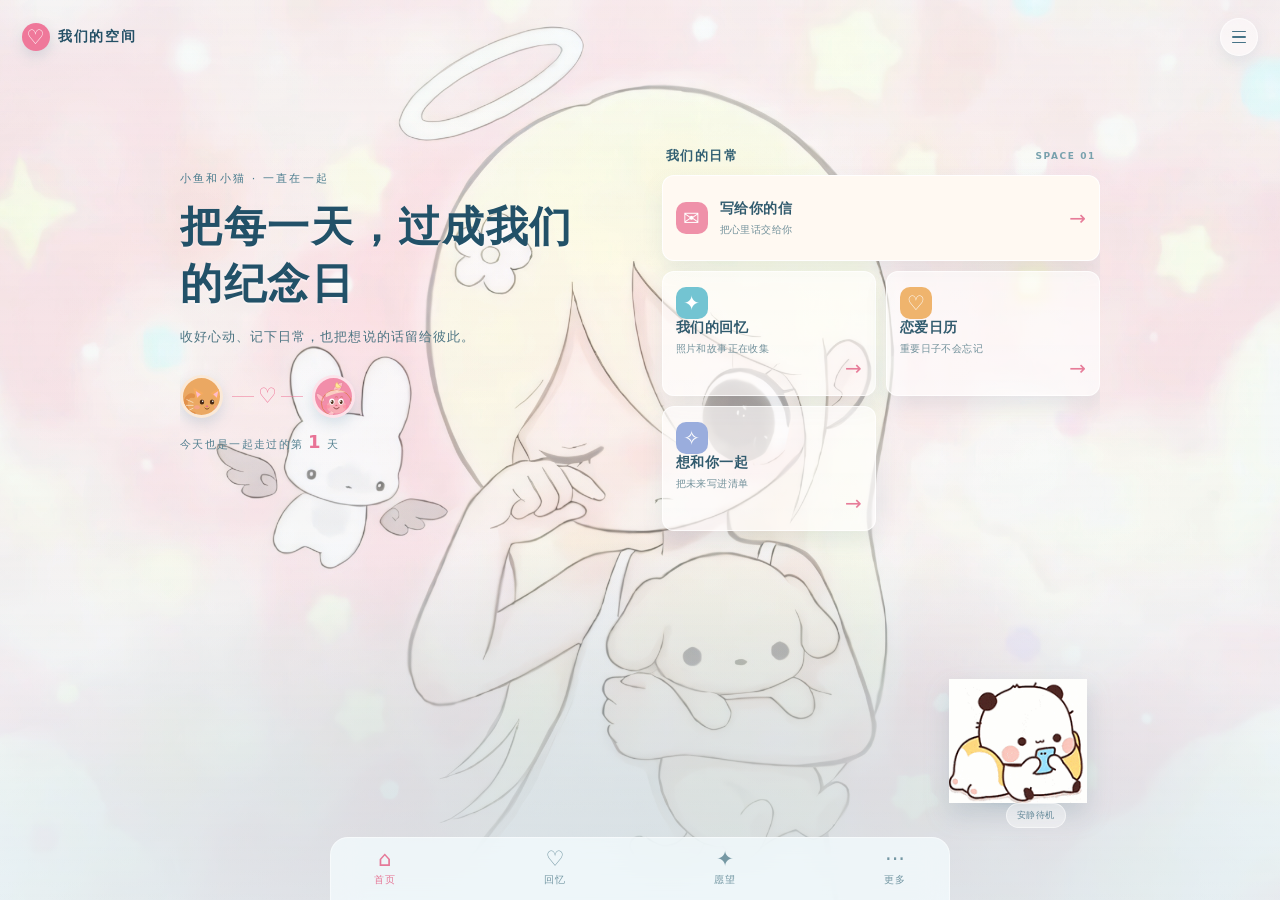
==== commit 10a79c55: "布布：播放动作时不显示任何文字（去掉气泡默认文案）" ====
--- a/index.html
+++ b/index.html
@@ -76,8 +76,8 @@
     </main>
     <button class="bubu-pet" id="bubuPet" type="button" aria-label="和布布互动" title="和布布互动">
       <span class="bubu-pet-glow" aria-hidden="true"></span>
-      <img id="bubuImage" src="assets/bubu/idle.gif" alt="布布" loading="eager" decoding="async" draggable="false">
-      <span class="bubu-pet-note" aria-hidden="true">布布陪着你</span>
+      <img id="bubuImage" src="assets/bubu/安静一二（待机）.gif" alt="" loading="eager" decoding="async" draggable="false">
+      <span class="bubu-pet-note" aria-hidden="true"></span>
     </button>
     <div class="bubu-action-chip" id="bubuActionChip" aria-live="polite">安静待机</div>
     <div class="bubu-countdown" id="bubuCountdown" hidden aria-live="polite">
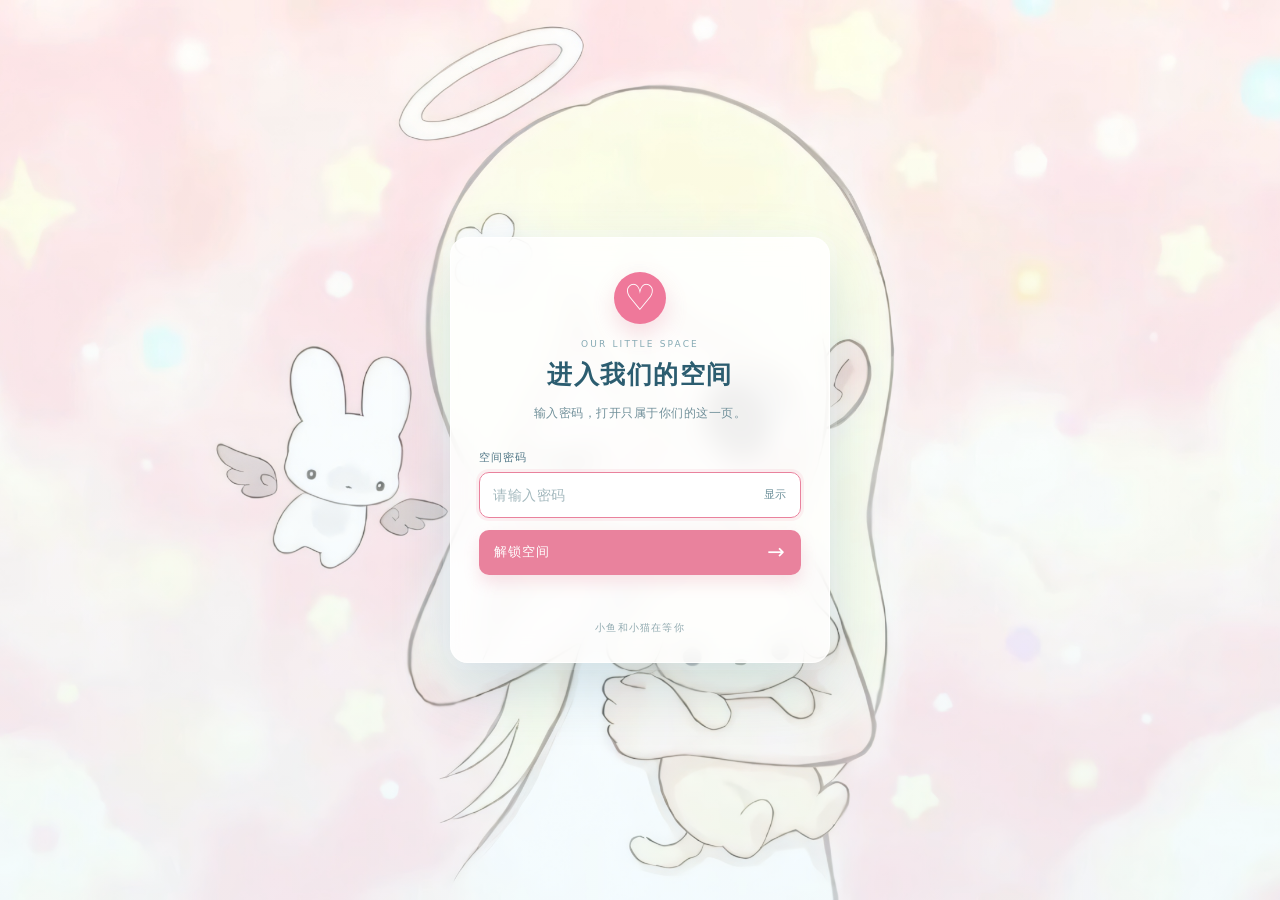
==== commit 253d4451: "增加空间密码门与小工具模块" ====
--- a/index.html
+++ b/index.html
@@ -1,233 +1,252 @@
-<!doctype html>
-<html lang="zh-CN">
-<head>
-<meta charset="utf-8">
-<meta name="viewport" content="width=device-width, initial-scale=1, maximum-scale=1, viewport-fit=cover">
-<meta name="format-detection" content="telephone=no,email=no,address=no">
-<meta name="theme-color" content="#8bd9f7">
-<meta name="apple-mobile-web-app-capable" content="yes">
-<meta name="mobile-web-app-capable" content="yes">
-<meta name="apple-mobile-web-app-status-bar-style" content="black-translucent">
-<meta name="referrer" content="no-referrer">
-<meta name="description" content="小鱼和小猫的情侣空间">
-<meta property="og:title" content="小鱼和小猫的情侣空间">
-<meta property="og:description" content="把喜欢的每一天，慢慢收集起来。">
-<title>小鱼和小猫的情侣空间</title>
-<link rel="stylesheet" href="styles.css">
-</head>
+<!doctype html>
+<html lang="zh-CN">
+<head>
+<meta charset="utf-8">
+<meta name="viewport" content="width=device-width, initial-scale=1, maximum-scale=1, viewport-fit=cover">
+<meta name="format-detection" content="telephone=no,email=no,address=no">
+<meta name="theme-color" content="#8bd9f7">
+<meta name="apple-mobile-web-app-capable" content="yes">
+<meta name="mobile-web-app-capable" content="yes">
+<meta name="apple-mobile-web-app-status-bar-style" content="black-translucent">
+<meta name="referrer" content="no-referrer">
+<meta name="description" content="小鱼和小猫的情侣空间">
+<meta property="og:title" content="小鱼和小猫的情侣空间">
+<meta property="og:description" content="把喜欢的每一天，慢慢收集起来。">
+<title>小鱼和小猫的情侣空间</title>
+<link rel="stylesheet" href="styles.css">
+</head>
 <body>
+<section class="access-gate" id="accessGate" aria-labelledby="accessTitle">
+  <div class="access-gate-card">
+    <div class="access-heart" aria-hidden="true">♡</div>
+    <p class="access-kicker">OUR LITTLE SPACE</p>
+    <h1 id="accessTitle">进入我们的空间</h1>
+    <p class="access-copy">输入密码，打开只属于你们的这一页。</p>
+    <form class="access-form" id="accessForm">
+      <label class="access-label" for="accessPassword">空间密码</label>
+      <div class="access-input-wrap">
+        <input id="accessPassword" name="password" type="password" autocomplete="current-password" placeholder="请输入密码" required>
+        <button class="access-toggle" id="accessToggle" type="button" aria-label="显示密码" title="显示密码">显示</button>
+      </div>
+      <button class="access-submit" type="submit"><span>解锁空间</span><b aria-hidden="true">→</b></button>
+      <p class="access-error" id="accessError" role="alert" aria-live="polite"></p>
+    </form>
+    <p class="access-footnote">小鱼和小猫在等你</p>
+  </div>
+</section>
 <div id="app" class="stage" data-phase="space">
-
-  <!-- 背景：暖色光晕 + 爱心粒子（canvas） -->
-  <canvas id="fx" class="fx" aria-hidden="true"></canvas>
-
-  <!-- 空间页背景：云朵壁纸（电脑用横屏版、手机用竖屏版，由 CSS 媒体查询自动切换） -->
-  <div class="space-bg-img" aria-hidden="true"></div>
-  <div class="space-bg-scrim" aria-hidden="true"></div>
-
-  <div class="vignette" aria-hidden="true"></div>
-
-  <!-- 情侣空间首页：信封只是其中一个入口，其他模块可以继续扩展。 -->
-  <section class="space-home" id="spaceHome" aria-label="情侣空间首页">
-    <header class="space-topbar">
-      <div class="space-brand"><span class="space-brand-mark">♡</span><span>我们的空间</span></div>
-      <button class="space-menu" id="spaceMenu" type="button" aria-label="空间设置" title="空间设置">
-        <span></span><span></span><span></span>
-      </button>
-    </header>
-    <main class="space-content">
-      <section class="space-hero" aria-labelledby="spaceTitle">
-        <p class="space-eyebrow">小鱼和小猫 · 一直在一起</p>
-        <h1 id="spaceTitle">把每一天，过成我们的纪念日</h1>
-        <p class="space-subtitle">收好心动、记下日常，也把想说的话留给彼此。</p>
-        <div class="space-couple-line">
-          <span class="space-avatar avatar-cat" data-slot="cat" aria-label="小猫"></span>
-          <span class="space-connection"><i></i><b>♡</b><i></i></span>
-          <span class="space-avatar avatar-fish" data-slot="fish" aria-label="小鱼"></span>
-        </div>
-        <p class="space-days">今天也是一起走过的第 <strong>1</strong> 天</p>
-      </section>
-
-      <section class="space-tools" aria-label="情侣空间功能">
-        <div class="space-section-heading"><span>我们的日常</span><small>SPACE 01</small></div>
-        <div class="space-tool-grid">
-          <button class="space-tool space-tool-primary" id="openLetter" type="button">
-            <span class="tool-icon tool-icon-letter">✉</span>
-            <span class="tool-copy"><b>写给你的信</b><small>把心里话交给你</small></span>
+
+  <!-- 背景：暖色光晕 + 爱心粒子（canvas） -->
+  <canvas id="fx" class="fx" aria-hidden="true"></canvas>
+
+  <!-- 空间页背景：云朵壁纸（电脑用横屏版、手机用竖屏版，由 CSS 媒体查询自动切换） -->
+  <div class="space-bg-img" aria-hidden="true"></div>
+  <div class="space-bg-scrim" aria-hidden="true"></div>
+
+  <div class="vignette" aria-hidden="true"></div>
+
+  <!-- 情侣空间首页：信封只是其中一个入口，其他模块可以继续扩展。 -->
+  <section class="space-home" id="spaceHome" aria-label="情侣空间首页">
+    <header class="space-topbar">
+      <div class="space-brand"><span class="space-brand-mark">♡</span><span>我们的空间</span></div>
+      <button class="space-menu" id="spaceMenu" type="button" aria-label="空间设置" title="空间设置">
+        <span></span><span></span><span></span>
+      </button>
+    </header>
+    <main class="space-content">
+      <section class="space-hero" aria-labelledby="spaceTitle">
+        <p class="space-eyebrow">小鱼和小猫 · 一直在一起</p>
+        <h1 id="spaceTitle">把每一天，过成我们的纪念日</h1>
+        <p class="space-subtitle">收好心动、记下日常，也把想说的话留给彼此。</p>
+        <div class="space-couple-line">
+          <span class="space-avatar avatar-cat" data-slot="cat" aria-label="小猫"></span>
+          <span class="space-connection"><i></i><b>♡</b><i></i></span>
+          <span class="space-avatar avatar-fish" data-slot="fish" aria-label="小鱼"></span>
+        </div>
+        <p class="space-days">今天也是一起走过的第 <strong>1</strong> 天</p>
+      </section>
+
+      <section class="space-tools" aria-label="情侣空间功能">
+        <div class="space-section-heading"><span>我们的日常</span><small>SPACE 01</small></div>
+        <div class="space-tool-grid">
+          <button class="space-tool space-tool-primary" id="openLetter" type="button">
+            <span class="tool-icon tool-icon-letter">✉</span>
+            <span class="tool-copy"><b>写给你的信</b><small>把心里话交给你</small></span>
+            <span class="tool-arrow">→</span>
+          </button>
+          <button class="space-tool" type="button" data-space-tool="memories">
+            <span class="tool-icon tool-icon-memory">✦</span>
+            <span class="tool-copy"><b>我们的回忆</b><small>照片和故事正在收集</small></span>
+            <span class="tool-arrow">→</span>
+          </button>
+          <button class="space-tool" type="button" data-space-tool="utilities">
+            <span class="tool-icon tool-icon-tools">✧</span>
+            <span class="tool-copy"><b>小工具</b><small>把日常的小事放在一起</small></span>
             <span class="tool-arrow">→</span>
           </button>
-          <button class="space-tool" type="button" data-space-tool="memories">
-            <span class="tool-icon tool-icon-memory">✦</span>
-            <span class="tool-copy"><b>我们的回忆</b><small>照片和故事正在收集</small></span>
-            <span class="tool-arrow">→</span>
-          </button>
-          <button class="space-tool" type="button" data-space-tool="calendar">
-            <span class="tool-icon tool-icon-calendar">♡</span>
-            <span class="tool-copy"><b>恋爱日历</b><small>重要日子不会忘记</small></span>
-            <span class="tool-arrow">→</span>
-          </button>
-          <button class="space-tool" type="button" data-space-tool="wishes">
-            <span class="tool-icon tool-icon-wish">✧</span>
-            <span class="tool-copy"><b>想和你一起</b><small>把未来写进清单</small></span>
-            <span class="tool-arrow">→</span>
-          </button>
-        </div>
-      </section>
-    </main>
-    <button class="bubu-pet" id="bubuPet" type="button" aria-label="和布布互动" title="和布布互动">
-      <span class="bubu-pet-glow" aria-hidden="true"></span>
-      <img id="bubuImage" src="assets/bubu/安静一二（待机）.gif" alt="" loading="eager" decoding="async" draggable="false">
-      <span class="bubu-pet-note" aria-hidden="true"></span>
-    </button>
-    <div class="bubu-action-chip" id="bubuActionChip" aria-live="polite">安静待机</div>
-    <div class="bubu-countdown" id="bubuCountdown" hidden aria-live="polite">
-      <span id="bubuCountdownMode">专注</span>
-      <strong id="bubuCountdownClock">25:00</strong>
-    </div>
-    <div class="bubu-note-widget" id="bubuNoteWidget" hidden>
-      <span class="bubu-note-pin">♡</span>
-      <p id="bubuNoteText"></p>
-      <button type="button" id="bubuNoteClose" aria-label="收起便签" title="收起便签">×</button>
-    </div>
-    <section class="bubu-feature-panel" id="bubuFeaturePanel" hidden aria-label="布布功能栏">
-      <header class="bubu-panel-head">
-        <div>
-          <span class="bubu-panel-kicker">BUBU ROOM</span>
-          <h2 id="bubuPanelTitle">布布动作库</h2>
-        </div>
-        <button class="bubu-panel-close" id="bubuPanelClose" type="button" aria-label="关闭功能栏" title="关闭功能栏">×</button>
-      </header>
-      <div class="bubu-panel-tabs" role="tablist" aria-label="布布功能">
+          <button class="space-tool" type="button" data-space-tool="wishes">
+            <span class="tool-icon tool-icon-wish">✧</span>
+            <span class="tool-copy"><b>想和你一起</b><small>把未来写进清单</small></span>
+            <span class="tool-arrow">→</span>
+          </button>
+        </div>
+      </section>
+    </main>
+    <button class="bubu-pet" id="bubuPet" type="button" aria-label="和布布互动" title="和布布互动">
+      <span class="bubu-pet-glow" aria-hidden="true"></span>
+      <img id="bubuImage" src="assets/bubu/安静一二（待机）.gif" alt="" loading="eager" decoding="async" draggable="false">
+      <span class="bubu-pet-note" aria-hidden="true"></span>
+    </button>
+    <div class="bubu-action-chip" id="bubuActionChip" aria-live="polite">安静待机</div>
+    <div class="bubu-countdown" id="bubuCountdown" hidden aria-live="polite">
+      <span id="bubuCountdownMode">专注</span>
+      <strong id="bubuCountdownClock">25:00</strong>
+    </div>
+    <div class="bubu-note-widget" id="bubuNoteWidget" hidden>
+      <span class="bubu-note-pin">♡</span>
+      <p id="bubuNoteText"></p>
+      <button type="button" id="bubuNoteClose" aria-label="收起便签" title="收起便签">×</button>
+    </div>
+    <section class="bubu-feature-panel" id="bubuFeaturePanel" hidden aria-label="空间模块">
+      <header class="bubu-panel-head">
+        <div>
+          <span class="bubu-panel-kicker">BUBU ROOM</span>
+          <h2 id="bubuPanelTitle">布布动作库</h2>
+        </div>
+        <button class="bubu-panel-close" id="bubuPanelClose" type="button" aria-label="关闭功能栏" title="关闭功能栏">×</button>
+      </header>
+      <div class="bubu-panel-tabs" role="tablist" aria-label="空间模块">
+        <button type="button" data-bubu-panel="hub">总览</button>
+        <button type="button" data-bubu-panel="memories">回忆</button>
         <button type="button" data-bubu-panel="actions">动作</button>
-        <button type="button" data-bubu-panel="notes">便签</button>
+        <button type="button" data-bubu-panel="notes">便签</button>
         <button type="button" data-bubu-panel="timer">番茄钟</button>
         <button type="button" data-bubu-panel="reminders">提醒</button>
-        <button type="button" data-bubu-panel="shortcuts">快捷</button>
         <button type="button" data-bubu-panel="settings">设置</button>
-      </div>
-      <div class="bubu-panel-body" id="bubuPanelBody"></div>
-    </section>
-    <div class="bubu-context" id="bubuContext" hidden role="menu" aria-label="布布菜单">
-      <button type="button" data-bubu-panel="actions">动作库</button>
-      <button type="button" data-bubu-panel="notes">便签</button>
-      <button type="button" data-bubu-panel="timer">番茄钟</button>
-      <button type="button" data-bubu-panel="settings">设置</button>
-    </div>
-    <nav class="space-nav" aria-label="空间导航">
-      <button class="space-nav-item is-active" type="button"><span>⌂</span><small>首页</small></button>
-      <button class="space-nav-item" type="button" data-space-tool="memories"><span>♡</span><small>回忆</small></button>
-      <button class="space-nav-item" type="button" data-space-tool="wishes"><span>✦</span><small>愿望</small></button>
-      <button class="space-nav-item" type="button" data-space-tool="settings"><span>···</span><small>更多</small></button>
-    </nav>
-    <div class="space-toast" id="spaceToast" role="status" aria-live="polite"></div>
-  </section>
-
-  <button id="sound" class="sound is-off" type="button" aria-label="打开声音" title="声音">
-    <svg class="ico-mute" viewBox="0 0 24 24" aria-hidden="true">
-      <path d="M4 9h3l5-4v14l-5-4H4z"/>
-      <path d="M16 9l5 6M21 9l-5 6" class="ico-x"/>
-    </svg>
-    <svg class="ico-on" viewBox="0 0 24 24" aria-hidden="true">
-      <path d="M4 9h3l5-4v14l-5-4H4z"/>
-      <path d="M15.6 8.6a5 5 0 0 1 0 6.8M18.2 6.2a8.5 8.5 0 0 1 0 11.6" class="ico-wave"/>
-    </svg>
-  </button>
-
-  <!-- 第一幕：信封 -->
-  <section class="scene scene-envelope" id="scene-envelope">
-    <button class="space-back" id="spaceBack" type="button" aria-label="返回情侣空间" title="返回情侣空间">←</button>
-    <p class="intro-line" id="introLine">写给你的一封信</p>
-
-    <!-- 卡通小鱼（信封右上，会摆尾吐泡） -->
-    <div class="mascot mascot-fish" id="mascotFishEnvelope" aria-hidden="true">
-      <span class="bubbles" data-slot="bubbles"></span>
-      <div class="swim" data-slot="fish"></div>
-    </div>
-
-    <div class="env-wrap" id="envWrap">
-      <div class="env" id="env" role="img" aria-label="一封信">
-        <div class="env-back"></div>
-        <div class="env-letter" id="envLetter">
-          <div class="mini-note">
-            <span class="mini-heart"></span>
-            <span id="miniNote">只给你看</span>
-          </div>
-        </div>
-        <div class="env-body">
-          <div class="env-pocket"></div>
-        </div>
-        <div class="env-flap" id="envFlap">
-          <div class="env-flap-inner"></div>
-        </div>
-        <button class="env-seal" id="envSeal" type="button" aria-label="打开信封">
-          <span class="seal-glow" aria-hidden="true"></span>
-          <span class="seal-icon" id="sealIcon" aria-hidden="true">
-            <svg viewBox="0 0 32 32"><path d="M16 28.4C6.7 21.9 2 16.6 2 11.2 2 6.9 5.3 4 9.2 4c2.6 0 5 1.4 6.8 4.1C17.8 5.4 20.2 4 22.8 4 26.7 4 30 6.9 30 11.2c0 5.4-4.7 10.7-14 17.2z"/></svg>
-          </span>
-        </button>
-      </div>
-
-      <!-- 卡通小猫（从信封左下探出头，会眨眼摇尾） -->
-      <div class="mascot mascot-cat" id="mascotCat" aria-hidden="true">
-        <div class="peek" data-slot="cat"></div>
-      </div>
-    </div>
-
-    <p class="hint" id="envHint">轻触这里，打开信封</p>
-  </section>
-
-  <!-- 第二幕：信纸 -->
-  <section class="paper" id="paper" role="dialog" aria-modal="true" aria-label="写给你的信" hidden>
-    <header class="paper-head">
-      <span class="stage-tag"><b id="stageNo">01</b><i>/</i><span id="stageTotal">04</span></span>
-      <span class="stage-name" id="stageName">启封</span>
-      <button class="paper-close" id="paperClose" type="button" aria-label="收好这封信">
-        <svg viewBox="0 0 24 24"><path d="M6 6l12 12M18 6L6 18"/></svg>
-      </button>
-    </header>
-    <div class="paper-scroll" id="paperScroll">
-      <h1 class="paper-title" id="letterTitle"></h1>
-      <!-- 每一幕的小陪读：小猫和小鱼轮流出场，点一下有反应 -->
-      <div class="paper-mascot" id="paperMascot" aria-hidden="true">
-        <span class="pm-fish" data-slot="fish"></span>
-        <span class="pm-heart" data-slot="heart"></span>
-        <span class="pm-cat" data-slot="cat"></span>
-      </div>
-      <div class="paper-body" id="letterBody"></div>
-      <div class="paper-body paper-body-2" id="letterBody2"></div>
-      <div class="paper-end" id="letterEnd">
-        <p class="sign" id="letterSign"></p>
-        <div class="big-heart" id="bigHeart">
-          <div class="duo" aria-hidden="true">
-            <span class="duo-cat" data-slot="cat"></span>
-            <span class="duo-heart" data-slot="heart"></span>
-            <span class="duo-fish" data-slot="fish"></span>
-          </div>
-          <span class="tap-hint-word">轻触重新看一遍</span>
-        </div>
-      </div>
-    </div>
-    <div class="paper-actions">
-      <button class="paper-skip" id="paperSkip" type="button" hidden>继续</button>
-    </div>
-  </section>
-
-  <!-- 副幕：视频全屏 -->
-  <section class="cine" id="cine" hidden>
-    <div class="cine-inner">
-      <video id="cineVideo" playsinline webkit-playsinline x5-playsinline preload="metadata" muted loop></video>
-      <button class="cine-play" id="cinePlay" type="button" aria-label="播放">
-        <svg viewBox="0 0 24 24"><path d="M8 5.5l11 6.5-11 6.5z"/></svg>
-      </button>
-      <button class="cine-skip" id="cineSkip" type="button">跳过</button>
-      <p class="cine-tip">轻触画面播放 · 右上角可跳过</p>
-    </div>
-  </section>
-
-  <div class="veil" id="veil" hidden></div>
-</div>
-
-<script src="config.js"></script>
-<script src="app.js" defer></script>
-</body>
-</html>
+      </div>
+      <div class="bubu-panel-body" id="bubuPanelBody"></div>
+    </section>
+    <div class="bubu-context" id="bubuContext" hidden role="menu" aria-label="布布菜单">
+      <button type="button" data-bubu-panel="actions">动作库</button>
+      <button type="button" data-bubu-panel="notes">便签</button>
+      <button type="button" data-bubu-panel="timer">番茄钟</button>
+      <button type="button" data-bubu-panel="settings">设置</button>
+    </div>
+    <nav class="space-nav" aria-label="空间导航">
+      <button class="space-nav-item is-active" type="button"><span>⌂</span><small>首页</small></button>
+      <button class="space-nav-item" type="button" data-space-tool="memories"><span>♡</span><small>回忆</small></button>
+      <button class="space-nav-item" type="button" data-space-tool="wishes"><span>✦</span><small>愿望</small></button>
+      <button class="space-nav-item" type="button" data-space-tool="settings"><span>···</span><small>更多</small></button>
+    </nav>
+    <div class="space-toast" id="spaceToast" role="status" aria-live="polite"></div>
+  </section>
+
+  <button id="sound" class="sound is-off" type="button" aria-label="打开声音" title="声音">
+    <svg class="ico-mute" viewBox="0 0 24 24" aria-hidden="true">
+      <path d="M4 9h3l5-4v14l-5-4H4z"/>
+      <path d="M16 9l5 6M21 9l-5 6" class="ico-x"/>
+    </svg>
+    <svg class="ico-on" viewBox="0 0 24 24" aria-hidden="true">
+      <path d="M4 9h3l5-4v14l-5-4H4z"/>
+      <path d="M15.6 8.6a5 5 0 0 1 0 6.8M18.2 6.2a8.5 8.5 0 0 1 0 11.6" class="ico-wave"/>
+    </svg>
+  </button>
+
+  <!-- 第一幕：信封 -->
+  <section class="scene scene-envelope" id="scene-envelope">
+    <button class="space-back" id="spaceBack" type="button" aria-label="返回情侣空间" title="返回情侣空间">←</button>
+    <p class="intro-line" id="introLine">写给你的一封信</p>
+
+    <!-- 卡通小鱼（信封右上，会摆尾吐泡） -->
+    <div class="mascot mascot-fish" id="mascotFishEnvelope" aria-hidden="true">
+      <span class="bubbles" data-slot="bubbles"></span>
+      <div class="swim" data-slot="fish"></div>
+    </div>
+
+    <div class="env-wrap" id="envWrap">
+      <div class="env" id="env" role="img" aria-label="一封信">
+        <div class="env-back"></div>
+        <div class="env-letter" id="envLetter">
+          <div class="mini-note">
+            <span class="mini-heart"></span>
+            <span id="miniNote">只给你看</span>
+          </div>
+        </div>
+        <div class="env-body">
+          <div class="env-pocket"></div>
+        </div>
+        <div class="env-flap" id="envFlap">
+          <div class="env-flap-inner"></div>
+        </div>
+        <button class="env-seal" id="envSeal" type="button" aria-label="打开信封">
+          <span class="seal-glow" aria-hidden="true"></span>
+          <span class="seal-icon" id="sealIcon" aria-hidden="true">
+            <svg viewBox="0 0 32 32"><path d="M16 28.4C6.7 21.9 2 16.6 2 11.2 2 6.9 5.3 4 9.2 4c2.6 0 5 1.4 6.8 4.1C17.8 5.4 20.2 4 22.8 4 26.7 4 30 6.9 30 11.2c0 5.4-4.7 10.7-14 17.2z"/></svg>
+          </span>
+        </button>
+      </div>
+
+      <!-- 卡通小猫（从信封左下探出头，会眨眼摇尾） -->
+      <div class="mascot mascot-cat" id="mascotCat" aria-hidden="true">
+        <div class="peek" data-slot="cat"></div>
+      </div>
+    </div>
+
+    <p class="hint" id="envHint">轻触这里，打开信封</p>
+  </section>
+
+  <!-- 第二幕：信纸 -->
+  <section class="paper" id="paper" role="dialog" aria-modal="true" aria-label="写给你的信" hidden>
+    <header class="paper-head">
+      <span class="stage-tag"><b id="stageNo">01</b><i>/</i><span id="stageTotal">04</span></span>
+      <span class="stage-name" id="stageName">启封</span>
+      <button class="paper-close" id="paperClose" type="button" aria-label="收好这封信">
+        <svg viewBox="0 0 24 24"><path d="M6 6l12 12M18 6L6 18"/></svg>
+      </button>
+    </header>
+    <div class="paper-scroll" id="paperScroll">
+      <h1 class="paper-title" id="letterTitle"></h1>
+      <!-- 每一幕的小陪读：小猫和小鱼轮流出场，点一下有反应 -->
+      <div class="paper-mascot" id="paperMascot" aria-hidden="true">
+        <span class="pm-fish" data-slot="fish"></span>
+        <span class="pm-heart" data-slot="heart"></span>
+        <span class="pm-cat" data-slot="cat"></span>
+      </div>
+      <div class="paper-body" id="letterBody"></div>
+      <div class="paper-body paper-body-2" id="letterBody2"></div>
+      <div class="paper-end" id="letterEnd">
+        <p class="sign" id="letterSign"></p>
+        <div class="big-heart" id="bigHeart">
+          <div class="duo" aria-hidden="true">
+            <span class="duo-cat" data-slot="cat"></span>
+            <span class="duo-heart" data-slot="heart"></span>
+            <span class="duo-fish" data-slot="fish"></span>
+          </div>
+          <span class="tap-hint-word">轻触重新看一遍</span>
+        </div>
+      </div>
+    </div>
+    <div class="paper-actions">
+      <button class="paper-skip" id="paperSkip" type="button" hidden>继续</button>
+    </div>
+  </section>
+
+  <!-- 副幕：视频全屏 -->
+  <section class="cine" id="cine" hidden>
+    <div class="cine-inner">
+      <video id="cineVideo" playsinline webkit-playsinline x5-playsinline preload="metadata" muted loop></video>
+      <button class="cine-play" id="cinePlay" type="button" aria-label="播放">
+        <svg viewBox="0 0 24 24"><path d="M8 5.5l11 6.5-11 6.5z"/></svg>
+      </button>
+      <button class="cine-skip" id="cineSkip" type="button">跳过</button>
+      <p class="cine-tip">轻触画面播放 · 右上角可跳过</p>
+    </div>
+  </section>
+
+  <div class="veil" id="veil" hidden></div>
+</div>
+
+<script src="config.js"></script>
+<script src="app.js" defer></script>
+</body>
+</html>
--- a/styles.css
+++ b/styles.css
@@ -1,768 +1,823 @@
-/* ============================================================
-   情侣小站 · 样式
-   想换配色，只改下面这一段变量就够了
-   ============================================================ */
-:root{
-  --bg-0:#1b0b11;
-  --bg-1:#2a1219;
-  --bg-2:#43161f;
-  --glow:#ff8fa3;
-  --rose:#ff5d7e;
-  --rose-deep:#c9184a;
-  --env:#f7c8cf;
-  --env-hi:#ffe4ea;
-  --env-mid:#eaa3ae;
-  --env-edge:#d98b98;
-  --env-dark:#8a2637;
-  --paper:#fff7f2;
-  --paper-2:#ffefe5;
-  --ink:#4a2a2f;
-  --ink-soft:rgba(74,42,47,.66);
-  --font:"PingFang SC","Hiragino Sans GB","Microsoft YaHei","Heiti SC",-apple-system,BlinkMacSystemFont,"Segoe UI",system-ui,sans-serif;
-}
-
-*,*::before,*::after{box-sizing:border-box;}
-html,body{margin:0;padding:0;height:100%;}
-body{
-  font-family:var(--font);
-  background:#150309;
-  color:#fff;
-  overflow:hidden;
-  -webkit-text-size-adjust:100%;
-  -webkit-tap-highlight-color:transparent;
-  text-rendering:optimizeLegibility;
-}
-button{font-family:inherit;color:inherit;border:0;background:none;padding:0;
-  -webkit-appearance:none;appearance:none;cursor:pointer;}
-svg{display:block;}
+/* ============================================================
+   情侣小站 · 样式
+   想换配色，只改下面这一段变量就够了
+   ============================================================ */
+:root{
+  --bg-0:#1b0b11;
+  --bg-1:#2a1219;
+  --bg-2:#43161f;
+  --glow:#ff8fa3;
+  --rose:#ff5d7e;
+  --rose-deep:#c9184a;
+  --env:#f7c8cf;
+  --env-hi:#ffe4ea;
+  --env-mid:#eaa3ae;
+  --env-edge:#d98b98;
+  --env-dark:#8a2637;
+  --paper:#fff7f2;
+  --paper-2:#ffefe5;
+  --ink:#4a2a2f;
+  --ink-soft:rgba(74,42,47,.66);
+  --font:"PingFang SC","Hiragino Sans GB","Microsoft YaHei","Heiti SC",-apple-system,BlinkMacSystemFont,"Segoe UI",system-ui,sans-serif;
+}
+
+*,*::before,*::after{box-sizing:border-box;}
+html,body{margin:0;padding:0;height:100%;}
+body{
+  font-family:var(--font);
+  background:#150309;
+  color:#fff;
+  overflow:hidden;
+  -webkit-text-size-adjust:100%;
+  -webkit-tap-highlight-color:transparent;
+  text-rendering:optimizeLegibility;
+}
+button{font-family:inherit;color:inherit;border:0;background:none;padding:0;
+  -webkit-appearance:none;appearance:none;cursor:pointer;}
+svg{display:block;}
 [hidden]{display:none !important;}
 
+/* ============================================================
+   空间密码门
+   ============================================================ */
+.access-gate{
+  position:fixed;inset:0;z-index:100;display:grid;place-items:center;
+  padding:24px;
+  background:#dff6ff url("assets/bg-mobile.jpg") center/cover no-repeat;
+  color:#315f70;
+  transition:opacity .48s ease,visibility .48s ease;
+}
+.access-gate::before{content:"";position:absolute;inset:0;background:linear-gradient(180deg,rgba(255,255,255,.2),rgba(228,246,255,.42));pointer-events:none;}
+.access-gate.is-unlocked{opacity:0;visibility:hidden;pointer-events:none;}
+.access-gate-card{
+  position:relative;z-index:1;width:min(100%,380px);padding:34px 28px 27px;text-align:center;
+  border:1px solid rgba(255,255,255,.82);border-radius:18px;
+  background:rgba(255,255,255,.83);
+  box-shadow:0 24px 60px rgba(50,116,139,.2),0 0 0 7px rgba(255,255,255,.2);
+  backdrop-filter:blur(12px);-webkit-backdrop-filter:blur(12px);
+}
+.access-heart{width:52px;height:52px;margin:0 auto 15px;display:grid;place-items:center;border-radius:50%;background:#ef789a;color:#fff;font-size:36px;line-height:1;box-shadow:0 10px 22px rgba(226,119,145,.24);}
+.access-kicker{margin:0 0 8px;color:#86aab4;font-size:9px;letter-spacing:.24em;}
+.access-gate-card h1{margin:0;color:#2c5d70;font-size:25px;line-height:1.45;letter-spacing:.06em;}
+.access-copy{margin:10px 0 25px;color:#71909a;font-size:12px;line-height:1.8;letter-spacing:.04em;}
+.access-form{text-align:left;}
+.access-label{display:block;margin:0 0 7px;color:#527887;font-size:11px;letter-spacing:.08em;}
+.access-input-wrap{position:relative;}
+.access-input-wrap input{width:100%;height:46px;padding:0 58px 0 13px;border:1px solid rgba(92,151,165,.26);border-radius:10px;outline:none;background:rgba(255,255,255,.88);color:#315f70;font:inherit;font-size:14px;letter-spacing:.12em;}
+.access-input-wrap input::placeholder{color:#a4b9be;letter-spacing:.04em;}
+.access-input-wrap input:focus{border-color:#e9829d;box-shadow:0 0 0 3px rgba(236,145,167,.13);}
+.access-input-wrap input.is-invalid{animation:accessShake .34s ease;border-color:#e9829d;}
+.access-toggle{position:absolute;right:7px;top:7px;height:32px;padding:0 8px;border-radius:7px;color:#70929c;font-size:11px;}
+.access-toggle:active{background:#f6e0e5;color:#d36f89;}
+.access-submit{width:100%;height:45px;margin-top:12px;padding:0 15px;display:flex;align-items:center;justify-content:space-between;border-radius:10px;background:#e9829d;color:#fff;box-shadow:0 8px 16px rgba(226,119,145,.2);font-size:13px;letter-spacing:.08em;transition:transform .2s ease,background .2s ease;}
+.access-submit b{font-size:21px;font-weight:400;line-height:1;}
+.access-submit:active{transform:scale(.98);background:#df6f8c;}
+.access-error{min-height:20px;margin:9px 0 0;text-align:center;color:#d36f89;font-size:11px;line-height:1.6;}
+.access-footnote{margin:17px 0 0;color:#91aab0;font-size:10px;letter-spacing:.12em;}
+@keyframes accessShake{0%,100%{transform:translateX(0)}25%{transform:translateX(-5px)}75%{transform:translateX(5px)}}
+body:not(.access-unlocked) #app{visibility:hidden;pointer-events:none;}
+body.access-unlocked #app{visibility:visible;}
+@media (min-width:769px){.access-gate{background-image:url("assets/bg-desktop.jpg");}}
+@media (max-width:380px){.access-gate{padding:18px;}.access-gate-card{padding:28px 21px 23px;}.access-gate-card h1{font-size:22px;}}
+
 /* 舞台上所有可点元素，光标都是小爱心 */
-.stage button,
-.stage .big-heart,
-.stage .env{ cursor:url("data:image/svg+xml,%3Csvg xmlns='http://www.w3.org/2000/svg' width='28' height='28' viewBox='0 0 32 32'%3E%3Cpath d='M16 28.4C6.7 21.9 2 16.6 2 11.2 2 6.9 5.3 4 9.2 4c2.6 0 5 1.4 6.8 4.1C17.8 5.4 20.2 4 22.8 4 26.7 4 30 6.9 30 11.2c0 5.4-4.7 10.7-14 17.2z' fill='%23ff4d6d' stroke='%23ffffff' stroke-width='2' paint-order='stroke'/%3E%3C/svg%3E") 14 14, pointer; }
-
-/* ============================================================
-   舞台 / 背景
-   ============================================================ */
-.stage{
-  position:relative;
-  width:100%;
-  height:100vh;
-  height:100dvh;
-  overflow:hidden;
-  background:
-    radial-gradient(120% 90% at 50% 8%, var(--bg-2) 0%, var(--bg-1) 38%, var(--bg-0) 72%, #12060b 100%);
-  display:flex;
-  align-items:center;
-  justify-content:center;
-  perspective:1400px;
-  touch-action:manipulation;
-}
-/* 空间页背景：云朵壁纸
-   手机（窄屏）用竖屏版，电脑（宽屏）用横屏版——由媒体查询自动切换，两边都只下一张图
-   底色兜底，图没加载出来也不会白屏 */
-.stage[data-phase="space"]{background:#8bd9f7;}
-.space-bg-img{
-  position:absolute;inset:0;z-index:0;pointer-events:none;
-  background:#8bd9f7 url("assets/bg-mobile.jpg") center/cover no-repeat;
-  opacity:1;
-}
-@media (min-width:769px){
-  .space-bg-img{background-image:url("assets/bg-desktop.jpg");}
-}
-/* 上面压一层柔光，保证文字和卡片看得清 */
-.space-bg-scrim{
-  position:absolute;inset:0;z-index:1;pointer-events:none;
-  background:
-    linear-gradient(180deg, rgba(255,255,255,.30) 0%, rgba(255,255,255,0) 26%),
-    linear-gradient(0deg, rgba(228,246,255,.55) 0%, rgba(228,246,255,0) 42%),
-    radial-gradient(120% 80% at 50% 30%, rgba(255,255,255,.10), rgba(120,180,210,.16) 100%);
-}
-/* 进了信纸就把背景壁纸淡出，专心看信 */
-.stage:not([data-phase="space"]) .space-bg-img,
-.stage:not([data-phase="space"]) .space-bg-scrim{
-  opacity:0;
-  transition:opacity .55s ease;
-}
-.stage[data-phase="space"] .scene-envelope{opacity:0;pointer-events:none;transform:scale(.96);}
-.stage[data-phase="space"] .sound{opacity:0;pointer-events:none;}
-.space-home{
-  position:absolute;inset:0;z-index:4;display:flex;flex-direction:column;
-  color:#24485b;overflow:hidden;
-  background:linear-gradient(180deg,rgba(238,252,255,.08),rgba(255,255,255,.38));
-  transition:opacity .55s ease,transform .65s cubic-bezier(.2,.85,.25,1);
-}
-.stage:not([data-phase="space"]) .space-home{opacity:0;pointer-events:none;transform:scale(1.035);}
-.space-topbar{display:flex;align-items:center;justify-content:space-between;padding:calc(env(safe-area-inset-top) + 18px) 22px 10px;}
-.space-brand{display:flex;align-items:center;gap:8px;font-size:14px;font-weight:700;letter-spacing:.12em;color:#245066;}
-.space-brand-mark{display:grid;place-items:center;width:28px;height:28px;border-radius:50%;color:#fff;background:#ef789a;box-shadow:0 5px 14px rgba(65,122,146,.18);font-size:20px;line-height:1;}
-.space-menu{width:38px;height:38px;border-radius:50%;display:flex;flex-direction:column;justify-content:center;align-items:center;gap:4px;background:rgba(255,255,255,.48);border:1px solid rgba(255,255,255,.62);box-shadow:0 6px 16px rgba(59,129,157,.12);}
-.space-menu span{width:14px;height:1.5px;background:#477488;border-radius:2px;}
-.space-content{width:min(100% - 36px,520px);margin:0 auto;overflow:auto;padding:2vh 0 126px;scrollbar-width:none;}
-.space-content::-webkit-scrollbar{display:none;}
-.space-hero{text-align:center;padding:3vh 10px 4vh;}
-.space-eyebrow{margin:0 0 13px;font-size:11px;letter-spacing:.2em;color:#487b8d;}
-.space-hero h1{max-width:390px;margin:0 auto;color:#225168;font-size:clamp(25px,7vw,38px);line-height:1.35;letter-spacing:.04em;font-weight:700;text-shadow:0 2px 0 rgba(255,255,255,.35);}
-.space-subtitle{max-width:320px;margin:13px auto 0;font-size:13px;line-height:1.9;letter-spacing:.08em;color:#4b7482;}
-.space-couple-line{display:flex;align-items:center;justify-content:center;gap:9px;margin:25px 0 13px;}
-.space-avatar{width:43px;height:43px;display:grid;place-items:center;border-radius:50%;font-size:15px;font-weight:700;color:#fff;border:3px solid rgba(255,255,255,.75);box-shadow:0 6px 14px rgba(54,119,147,.18);overflow:hidden;pointer-events:none;}
-.space-avatar svg{width:48px;height:48px;display:block;}
-.avatar-cat{background:#eba862;}.avatar-fish{background:#f28eaa;}
-.space-connection{display:flex;align-items:center;gap:4px;color:#ef789a;}.space-connection i{width:22px;height:1px;background:rgba(239,120,154,.55);}.space-connection b{font-size:21px;font-weight:400;line-height:1;}
-.space-days{margin:0;font-size:11px;letter-spacing:.12em;color:#548090;}.space-days strong{color:#e87396;font-size:18px;font-weight:700;}
-.space-tools{padding:0 0 8px;}.space-section-heading{display:flex;align-items:center;justify-content:space-between;margin:0 4px 10px;color:#315f72;font-size:13px;font-weight:700;letter-spacing:.12em;}.space-section-heading small{font-size:9px;font-weight:600;letter-spacing:.18em;color:#78a1ad;}
-.space-tool-grid{display:grid;grid-template-columns:1fr 1fr;gap:10px;}
-.space-tool{min-height:104px;padding:15px 13px;text-align:left;display:flex;flex-direction:column;align-items:flex-start;justify-content:space-between;border:1px solid rgba(255,255,255,.72);border-radius:12px;background:rgba(255,255,255,.64);box-shadow:0 10px 22px rgba(47,113,139,.10);color:#315b6e;transition:transform .2s ease,background .2s ease,box-shadow .2s ease;}
-.space-tool:active{transform:scale(.97);background:rgba(255,255,255,.82);box-shadow:0 5px 12px rgba(47,113,139,.12);}
-.space-tool-primary{grid-column:span 2;min-height:86px;flex-direction:row;align-items:center;gap:12px;background:#fff9f2;border-color:rgba(255,255,255,.9);}
-.tool-icon{width:32px;height:32px;display:grid;place-items:center;border-radius:10px;font-size:20px;color:#fff;flex:0 0 auto;}.tool-icon-letter{background:#ef91a9;}.tool-icon-memory{background:#73c4d2;}.tool-icon-calendar{background:#efb46d;}.tool-icon-wish{background:#9aaddd;}
-.tool-copy{display:flex;flex-direction:column;gap:5px;}.tool-copy b{font-size:14px;letter-spacing:.04em;}.tool-copy small{font-size:10px;letter-spacing:.04em;color:#71909a;}.tool-arrow{margin-left:auto;color:#e77c99;font-size:20px;}
-.space-nav{position:absolute;left:50%;bottom:0;transform:translateX(-50%);width:100%;max-width:520px;padding:11px 28px calc(env(safe-area-inset-bottom) + 13px);display:flex;justify-content:space-between;border-top:1px solid rgba(255,255,255,.42);background:rgba(245,253,255,.74);backdrop-filter:blur(14px);-webkit-backdrop-filter:blur(14px);}
-.space-nav-item{display:flex;flex-direction:column;align-items:center;gap:3px;min-width:52px;color:#7598a4;}.space-nav-item span{font-size:21px;line-height:1;}.space-nav-item small{font-size:10px;letter-spacing:.08em;}.space-nav-item.is-active{color:#e57998;}
-.space-toast{position:absolute;left:50%;bottom:calc(env(safe-area-inset-bottom) + 86px);transform:translate(-50%,10px);padding:10px 16px;border-radius:999px;white-space:nowrap;font-size:11px;letter-spacing:.06em;color:#fff;background:rgba(45,88,105,.82);opacity:0;pointer-events:none;transition:opacity .25s ease,transform .25s ease;}.space-toast.is-visible{opacity:1;transform:translate(-50%,0);}
-.bubu-pet{position:absolute;z-index:5;right:max(18px,calc((100% - 520px)/2 - 2px));bottom:calc(env(safe-area-inset-bottom) + 82px);width:116px;height:124px;display:grid;place-items:end center;filter:drop-shadow(0 12px 12px rgba(65,111,126,.18));transition:filter .2s ease;}
-.bubu-pet img{position:relative;z-index:2;width:108px;height:108px;object-fit:contain;user-select:none;-webkit-user-drag:none;}
-.bubu-pet-glow{position:absolute;z-index:1;bottom:5px;width:76px;height:18px;border-radius:50%;background:rgba(55,117,141,.16);filter:blur(5px);transition:transform .2s ease,opacity .2s ease;}
-.bubu-pet-note{position:absolute;z-index:3;right:4px;top:-8px;padding:7px 10px;border:1px solid rgba(255,255,255,.85);border-radius:14px 14px 4px 14px;background:rgba(255,255,255,.84);box-shadow:0 7px 16px rgba(70,117,133,.12);color:#527486;font-size:10px;letter-spacing:.04em;white-space:nowrap;opacity:0;transform:translateY(6px) scale(.94);pointer-events:none;transition:opacity .2s ease,transform .2s ease;}
-.bubu-pet-note::after{content:"";position:absolute;right:13px;bottom:-5px;width:9px;height:9px;border-right:1px solid rgba(255,255,255,.85);border-bottom:1px solid rgba(255,255,255,.85);background:rgba(255,255,255,.84);transform:rotate(45deg);}
-.bubu-pet.is-happy{filter:drop-shadow(0 15px 14px rgba(65,111,126,.24));}
-.bubu-pet.is-happy img{animation:bubuBounce .72s cubic-bezier(.22,.8,.32,1);}
-.bubu-pet.is-happy .bubu-pet-glow{animation:bubuShadow .72s ease-out;}
-.bubu-pet.is-happy .bubu-pet-note{opacity:1;transform:translateY(0) scale(1);}
-@keyframes bubuBounce{0%,100%{transform:translateY(0) rotate(0deg)}28%{transform:translateY(-13px) rotate(-3deg)}58%{transform:translateY(1px) rotate(2deg)}78%{transform:translateY(-4px) rotate(-1deg)}}
-@keyframes bubuShadow{0%,100%{transform:scale(1);opacity:1}35%{transform:scale(.78);opacity:.56}70%{transform:scale(1.05);opacity:1}}
-.space-back{position:absolute;z-index:14;top:calc(env(safe-area-inset-top) + 13px);left:16px;width:38px;height:38px;border-radius:50%;display:grid;place-items:center;color:#fff;background:rgba(255,255,255,.15);border:1px solid rgba(255,255,255,.25);font-size:22px;opacity:0;pointer-events:none;transition:opacity .3s ease,background .2s ease;}.stage[data-phase="sealed"] .space-back{opacity:1;pointer-events:auto;}.space-back:active{background:rgba(255,255,255,.3);}
-@media (min-width:700px){
-  .space-content{width:min(calc(100% - 80px),920px);display:grid;grid-template-columns:minmax(300px,1fr) minmax(380px,1.05fr);align-items:center;gap:64px;padding:4vh 0 132px;}
-  .space-hero{text-align:left;padding:2vh 0 4vh;}
-  .space-hero h1{margin-left:0;max-width:460px;font-size:42px;}
-  .space-subtitle{margin-left:0;max-width:360px;}
-  .space-couple-line{justify-content:flex-start;}
-  .space-tools{padding-top:5vh;}
-  .space-nav{max-width:620px;border:1px solid rgba(255,255,255,.46);border-bottom:0;border-radius:18px 18px 0 0;}
-  .bubu-pet{right:max(30px,calc((100% - 920px)/2 + 8px));bottom:calc(env(safe-area-inset-bottom) + 90px);width:148px;height:150px;}
-  .bubu-pet img{width:138px;height:138px;}
-}
-@media (max-width:380px){.bubu-pet{right:8px;bottom:calc(env(safe-area-inset-bottom) + 78px);width:88px;height:96px;}.bubu-pet img{width:84px;height:84px;}.bubu-pet-glow{width:58px;}.bubu-pet-note{right:0;font-size:9px;padding:6px 8px;}}
-
-/* ============================================================
-   布布网页控制台：动作库、工具面板和桌宠反馈
-   ============================================================ */
-.bubu-pet{touch-action:none;user-select:none;-webkit-user-select:none;}
-.bubu-pet.is-action img{animation:bubuFloat .9s ease-in-out infinite alternate;}
-@keyframes bubuFloat{from{transform:translateY(0) rotate(-2deg)}to{transform:translateY(-5px) rotate(2deg)}}
-.bubu-action-chip{position:absolute;z-index:5;right:max(28px,calc((100% - 520px)/2 + 8px));bottom:calc(env(safe-area-inset-bottom) + 72px);padding:5px 10px;border:1px solid rgba(255,255,255,.75);border-radius:999px;background:rgba(255,255,255,.54);color:#477487;font-size:9px;letter-spacing:.06em;opacity:.82;pointer-events:none;white-space:nowrap;transition:opacity .2s ease,transform .2s ease;}
-.bubu-pet.is-happy + .bubu-action-chip{opacity:0;transform:translateY(4px);}
-.bubu-countdown{position:absolute;z-index:6;right:max(30px,calc((100% - 520px)/2 + 6px));bottom:calc(env(safe-area-inset-bottom) + 196px);display:flex;align-items:center;gap:7px;padding:7px 10px;border:1px solid rgba(255,255,255,.68);border-radius:10px;background:rgba(44,98,116,.78);box-shadow:0 8px 18px rgba(45,93,110,.16);color:#fff;font-size:10px;letter-spacing:.08em;pointer-events:none;}
-.bubu-countdown strong{font-size:15px;letter-spacing:.04em;font-variant-numeric:tabular-nums;}
-.bubu-note-widget{position:absolute;z-index:7;left:max(18px,calc((100% - 520px)/2));bottom:calc(env(safe-area-inset-bottom) + 86px);width:min(220px,calc(100% - 180px));min-height:70px;padding:13px 30px 11px 31px;border:1px solid rgba(255,255,255,.82);border-radius:5px 13px 11px 12px;background:#fff6bb;box-shadow:0 10px 24px rgba(87,117,89,.18);color:#716644;transform:rotate(-1.5deg);}
-.bubu-note-widget::after{content:"";position:absolute;left:18px;bottom:-8px;width:14px;height:14px;background:#fff6bb;transform:skew(-12deg) rotate(30deg);}
-.bubu-note-widget p{margin:0;font-size:12px;line-height:1.65;word-break:break-word;white-space:pre-wrap;}
-.bubu-note-pin{position:absolute;left:9px;top:8px;color:#e8758f;font-size:17px;line-height:1;}
-.bubu-note-widget>button{position:absolute;right:7px;top:6px;width:21px;height:21px;border-radius:50%;color:#a59767;font-size:17px;line-height:1;}
-.bubu-feature-panel{position:absolute;z-index:30;right:max(18px,calc((100% - 920px)/2));bottom:calc(env(safe-area-inset-bottom) + 72px);width:min(390px,calc(100% - 36px));max-height:min(72dvh,590px);display:flex;flex-direction:column;overflow:hidden;border:1px solid rgba(255,255,255,.78);border-radius:18px;background:rgba(250,254,255,.94);box-shadow:0 24px 60px rgba(48,103,124,.26),0 0 0 1px rgba(90,160,176,.12);color:#315b6e;backdrop-filter:blur(18px);-webkit-backdrop-filter:blur(18px);}
-.bubu-feature-panel.is-opening{animation:bubuPanelIn .35s cubic-bezier(.2,.9,.25,1) both;}
-@keyframes bubuPanelIn{from{opacity:0;transform:translateY(12px) scale(.96)}to{opacity:1;transform:translateY(0) scale(1)}}
-.bubu-panel-head{display:flex;align-items:flex-start;justify-content:space-between;padding:17px 18px 11px;border-bottom:1px solid rgba(89,151,167,.15);flex:0 0 auto;}
-.bubu-panel-kicker{display:block;margin-bottom:4px;color:#86aab4;font-size:9px;letter-spacing:.2em;}
-.bubu-panel-head h2{margin:0;color:#2c5d70;font-size:19px;letter-spacing:.06em;}
-.bubu-panel-close{width:30px;height:30px;border-radius:50%;background:rgba(58,120,139,.08);color:#5a8591;font-size:21px;line-height:1;}
-.bubu-panel-tabs{display:flex;gap:4px;padding:9px 12px 8px;overflow-x:auto;scrollbar-width:none;border-bottom:1px solid rgba(89,151,167,.12);flex:0 0 auto;}
-.bubu-panel-tabs::-webkit-scrollbar{display:none;}
-.bubu-panel-tabs button{min-width:48px;padding:7px 8px;border-radius:8px;color:#7496a0;font-size:11px;white-space:nowrap;}
-.bubu-panel-tabs button.is-active{background:#e9829d;color:#fff;box-shadow:0 5px 10px rgba(226,119,145,.18);}
-.bubu-panel-body{overflow:auto;padding:14px 15px 17px;scrollbar-width:thin;}
-.bubu-panel-intro{display:flex;align-items:baseline;justify-content:space-between;gap:10px;margin:0 2px 12px;color:#315f73;font-size:13px;font-weight:700;letter-spacing:.06em;}
+.stage button,
+.stage .big-heart,
+.stage .env{ cursor:url("data:image/svg+xml,%3Csvg xmlns='http://www.w3.org/2000/svg' width='28' height='28' viewBox='0 0 32 32'%3E%3Cpath d='M16 28.4C6.7 21.9 2 16.6 2 11.2 2 6.9 5.3 4 9.2 4c2.6 0 5 1.4 6.8 4.1C17.8 5.4 20.2 4 22.8 4 26.7 4 30 6.9 30 11.2c0 5.4-4.7 10.7-14 17.2z' fill='%23ff4d6d' stroke='%23ffffff' stroke-width='2' paint-order='stroke'/%3E%3C/svg%3E") 14 14, pointer; }
+
+/* ============================================================
+   舞台 / 背景
+   ============================================================ */
+.stage{
+  position:relative;
+  width:100%;
+  height:100vh;
+  height:100dvh;
+  overflow:hidden;
+  background:
+    radial-gradient(120% 90% at 50% 8%, var(--bg-2) 0%, var(--bg-1) 38%, var(--bg-0) 72%, #12060b 100%);
+  display:flex;
+  align-items:center;
+  justify-content:center;
+  perspective:1400px;
+  touch-action:manipulation;
+}
+/* 空间页背景：云朵壁纸
+   手机（窄屏）用竖屏版，电脑（宽屏）用横屏版——由媒体查询自动切换，两边都只下一张图
+   底色兜底，图没加载出来也不会白屏 */
+.stage[data-phase="space"]{background:#8bd9f7;}
+.space-bg-img{
+  position:absolute;inset:0;z-index:0;pointer-events:none;
+  background:#8bd9f7 url("assets/bg-mobile.jpg") center/cover no-repeat;
+  opacity:1;
+}
+@media (min-width:769px){
+  .space-bg-img{background-image:url("assets/bg-desktop.jpg");}
+}
+/* 上面压一层柔光，保证文字和卡片看得清 */
+.space-bg-scrim{
+  position:absolute;inset:0;z-index:1;pointer-events:none;
+  background:
+    linear-gradient(180deg, rgba(255,255,255,.30) 0%, rgba(255,255,255,0) 26%),
+    linear-gradient(0deg, rgba(228,246,255,.55) 0%, rgba(228,246,255,0) 42%),
+    radial-gradient(120% 80% at 50% 30%, rgba(255,255,255,.10), rgba(120,180,210,.16) 100%);
+}
+/* 进了信纸就把背景壁纸淡出，专心看信 */
+.stage:not([data-phase="space"]) .space-bg-img,
+.stage:not([data-phase="space"]) .space-bg-scrim{
+  opacity:0;
+  transition:opacity .55s ease;
+}
+.stage[data-phase="space"] .scene-envelope{opacity:0;pointer-events:none;transform:scale(.96);}
+.stage[data-phase="space"] .sound{opacity:0;pointer-events:none;}
+.space-home{
+  position:absolute;inset:0;z-index:4;display:flex;flex-direction:column;
+  color:#24485b;overflow:hidden;
+  background:linear-gradient(180deg,rgba(238,252,255,.08),rgba(255,255,255,.38));
+  transition:opacity .55s ease,transform .65s cubic-bezier(.2,.85,.25,1);
+}
+.stage:not([data-phase="space"]) .space-home{opacity:0;pointer-events:none;transform:scale(1.035);}
+.space-topbar{display:flex;align-items:center;justify-content:space-between;padding:calc(env(safe-area-inset-top) + 18px) 22px 10px;}
+.space-brand{display:flex;align-items:center;gap:8px;font-size:14px;font-weight:700;letter-spacing:.12em;color:#245066;}
+.space-brand-mark{display:grid;place-items:center;width:28px;height:28px;border-radius:50%;color:#fff;background:#ef789a;box-shadow:0 5px 14px rgba(65,122,146,.18);font-size:20px;line-height:1;}
+.space-menu{width:38px;height:38px;border-radius:50%;display:flex;flex-direction:column;justify-content:center;align-items:center;gap:4px;background:rgba(255,255,255,.48);border:1px solid rgba(255,255,255,.62);box-shadow:0 6px 16px rgba(59,129,157,.12);}
+.space-menu span{width:14px;height:1.5px;background:#477488;border-radius:2px;}
+.space-content{width:min(100% - 36px,520px);margin:0 auto;overflow:auto;padding:2vh 0 126px;scrollbar-width:none;}
+.space-content::-webkit-scrollbar{display:none;}
+.space-hero{text-align:center;padding:3vh 10px 4vh;}
+.space-eyebrow{margin:0 0 13px;font-size:11px;letter-spacing:.2em;color:#487b8d;}
+.space-hero h1{max-width:390px;margin:0 auto;color:#225168;font-size:clamp(25px,7vw,38px);line-height:1.35;letter-spacing:.04em;font-weight:700;text-shadow:0 2px 0 rgba(255,255,255,.35);}
+.space-subtitle{max-width:320px;margin:13px auto 0;font-size:13px;line-height:1.9;letter-spacing:.08em;color:#4b7482;}
+.space-couple-line{display:flex;align-items:center;justify-content:center;gap:9px;margin:25px 0 13px;}
+.space-avatar{width:43px;height:43px;display:grid;place-items:center;border-radius:50%;font-size:15px;font-weight:700;color:#fff;border:3px solid rgba(255,255,255,.75);box-shadow:0 6px 14px rgba(54,119,147,.18);overflow:hidden;pointer-events:none;}
+.space-avatar svg{width:48px;height:48px;display:block;}
+.avatar-cat{background:#eba862;}.avatar-fish{background:#f28eaa;}
+.space-connection{display:flex;align-items:center;gap:4px;color:#ef789a;}.space-connection i{width:22px;height:1px;background:rgba(239,120,154,.55);}.space-connection b{font-size:21px;font-weight:400;line-height:1;}
+.space-days{margin:0;font-size:11px;letter-spacing:.12em;color:#548090;}.space-days strong{color:#e87396;font-size:18px;font-weight:700;}
+.space-tools{padding:0 0 8px;}.space-section-heading{display:flex;align-items:center;justify-content:space-between;margin:0 4px 10px;color:#315f72;font-size:13px;font-weight:700;letter-spacing:.12em;}.space-section-heading small{font-size:9px;font-weight:600;letter-spacing:.18em;color:#78a1ad;}
+.space-tool-grid{display:grid;grid-template-columns:1fr 1fr;gap:10px;}
+.space-tool{min-height:104px;padding:15px 13px;text-align:left;display:flex;flex-direction:column;align-items:flex-start;justify-content:space-between;border:1px solid rgba(255,255,255,.72);border-radius:12px;background:rgba(255,255,255,.64);box-shadow:0 10px 22px rgba(47,113,139,.10);color:#315b6e;transition:transform .2s ease,background .2s ease,box-shadow .2s ease;}
+.space-tool:active{transform:scale(.97);background:rgba(255,255,255,.82);box-shadow:0 5px 12px rgba(47,113,139,.12);}
+.space-tool-primary{grid-column:span 2;min-height:86px;flex-direction:row;align-items:center;gap:12px;background:#fff9f2;border-color:rgba(255,255,255,.9);}
+.tool-icon{width:32px;height:32px;display:grid;place-items:center;border-radius:10px;font-size:20px;color:#fff;flex:0 0 auto;}.tool-icon-letter{background:#ef91a9;}.tool-icon-memory{background:#73c4d2;}.tool-icon-tools{background:#89a9b3;}.tool-icon-calendar{background:#efb46d;}.tool-icon-wish{background:#9aaddd;}
+.tool-copy{display:flex;flex-direction:column;gap:5px;}.tool-copy b{font-size:14px;letter-spacing:.04em;}.tool-copy small{font-size:10px;letter-spacing:.04em;color:#71909a;}.tool-arrow{margin-left:auto;color:#e77c99;font-size:20px;}
+.space-nav{position:absolute;left:50%;bottom:0;transform:translateX(-50%);width:100%;max-width:520px;padding:11px 28px calc(env(safe-area-inset-bottom) + 13px);display:flex;justify-content:space-between;border-top:1px solid rgba(255,255,255,.42);background:rgba(245,253,255,.74);backdrop-filter:blur(14px);-webkit-backdrop-filter:blur(14px);}
+.space-nav-item{display:flex;flex-direction:column;align-items:center;gap:3px;min-width:52px;color:#7598a4;}.space-nav-item span{font-size:21px;line-height:1;}.space-nav-item small{font-size:10px;letter-spacing:.08em;}.space-nav-item.is-active{color:#e57998;}
+.space-toast{position:absolute;left:50%;bottom:calc(env(safe-area-inset-bottom) + 86px);transform:translate(-50%,10px);padding:10px 16px;border-radius:999px;white-space:nowrap;font-size:11px;letter-spacing:.06em;color:#fff;background:rgba(45,88,105,.82);opacity:0;pointer-events:none;transition:opacity .25s ease,transform .25s ease;}.space-toast.is-visible{opacity:1;transform:translate(-50%,0);}
+.bubu-pet{position:absolute;z-index:5;right:max(18px,calc((100% - 520px)/2 - 2px));bottom:calc(env(safe-area-inset-bottom) + 82px);width:116px;height:124px;display:grid;place-items:end center;filter:drop-shadow(0 12px 12px rgba(65,111,126,.18));transition:filter .2s ease;}
+.bubu-pet img{position:relative;z-index:2;width:108px;height:108px;object-fit:contain;user-select:none;-webkit-user-drag:none;}
+.bubu-pet-glow{position:absolute;z-index:1;bottom:5px;width:76px;height:18px;border-radius:50%;background:rgba(55,117,141,.16);filter:blur(5px);transition:transform .2s ease,opacity .2s ease;}
+.bubu-pet-note{position:absolute;z-index:3;right:4px;top:-8px;padding:7px 10px;border:1px solid rgba(255,255,255,.85);border-radius:14px 14px 4px 14px;background:rgba(255,255,255,.84);box-shadow:0 7px 16px rgba(70,117,133,.12);color:#527486;font-size:10px;letter-spacing:.04em;white-space:nowrap;opacity:0;transform:translateY(6px) scale(.94);pointer-events:none;transition:opacity .2s ease,transform .2s ease;}
+.bubu-pet-note::after{content:"";position:absolute;right:13px;bottom:-5px;width:9px;height:9px;border-right:1px solid rgba(255,255,255,.85);border-bottom:1px solid rgba(255,255,255,.85);background:rgba(255,255,255,.84);transform:rotate(45deg);}
+.bubu-pet.is-happy{filter:drop-shadow(0 15px 14px rgba(65,111,126,.24));}
+.bubu-pet.is-happy img{animation:bubuBounce .72s cubic-bezier(.22,.8,.32,1);}
+.bubu-pet.is-happy .bubu-pet-glow{animation:bubuShadow .72s ease-out;}
+.bubu-pet.is-happy .bubu-pet-note{opacity:1;transform:translateY(0) scale(1);}
+/* 气泡里没内容时完全不出现（播放动作不显示任何文字） */
+.bubu-pet-note:empty{display:none;}
+@keyframes bubuBounce{0%,100%{transform:translateY(0) rotate(0deg)}28%{transform:translateY(-13px) rotate(-3deg)}58%{transform:translateY(1px) rotate(2deg)}78%{transform:translateY(-4px) rotate(-1deg)}}
+@keyframes bubuShadow{0%,100%{transform:scale(1);opacity:1}35%{transform:scale(.78);opacity:.56}70%{transform:scale(1.05);opacity:1}}
+.space-back{position:absolute;z-index:14;top:calc(env(safe-area-inset-top) + 13px);left:16px;width:38px;height:38px;border-radius:50%;display:grid;place-items:center;color:#fff;background:rgba(255,255,255,.15);border:1px solid rgba(255,255,255,.25);font-size:22px;opacity:0;pointer-events:none;transition:opacity .3s ease,background .2s ease;}.stage[data-phase="sealed"] .space-back{opacity:1;pointer-events:auto;}.space-back:active{background:rgba(255,255,255,.3);}
+@media (min-width:700px){
+  .space-content{width:min(calc(100% - 80px),920px);display:grid;grid-template-columns:minmax(300px,1fr) minmax(380px,1.05fr);align-items:center;gap:64px;padding:4vh 0 132px;}
+  .space-hero{text-align:left;padding:2vh 0 4vh;}
+  .space-hero h1{margin-left:0;max-width:460px;font-size:42px;}
+  .space-subtitle{margin-left:0;max-width:360px;}
+  .space-couple-line{justify-content:flex-start;}
+  .space-tools{padding-top:5vh;}
+  .space-nav{max-width:620px;border:1px solid rgba(255,255,255,.46);border-bottom:0;border-radius:18px 18px 0 0;}
+  .bubu-pet{right:max(30px,calc((100% - 920px)/2 + 8px));bottom:calc(env(safe-area-inset-bottom) + 90px);width:148px;height:150px;}
+  .bubu-pet img{width:138px;height:138px;}
+}
+@media (max-width:380px){.bubu-pet{right:8px;bottom:calc(env(safe-area-inset-bottom) + 78px);width:88px;height:96px;}.bubu-pet img{width:84px;height:84px;}.bubu-pet-glow{width:58px;}.bubu-pet-note{right:0;font-size:9px;padding:6px 8px;}}
+
+/* ============================================================
+   布布网页控制台：动作库、工具面板和桌宠反馈
+   ============================================================ */
+.bubu-pet{touch-action:none;user-select:none;-webkit-user-select:none;}
+.bubu-pet.is-action img{animation:bubuFloat .9s ease-in-out infinite alternate;}
+@keyframes bubuFloat{from{transform:translateY(0) rotate(-2deg)}to{transform:translateY(-5px) rotate(2deg)}}
+.bubu-action-chip{position:absolute;z-index:5;right:max(28px,calc((100% - 520px)/2 + 8px));bottom:calc(env(safe-area-inset-bottom) + 72px);padding:5px 10px;border:1px solid rgba(255,255,255,.75);border-radius:999px;background:rgba(255,255,255,.54);color:#477487;font-size:9px;letter-spacing:.06em;opacity:.82;pointer-events:none;white-space:nowrap;transition:opacity .2s ease,transform .2s ease;}
+.bubu-pet.is-happy + .bubu-action-chip{opacity:0;transform:translateY(4px);}
+.bubu-countdown{position:absolute;z-index:6;right:max(30px,calc((100% - 520px)/2 + 6px));bottom:calc(env(safe-area-inset-bottom) + 196px);display:flex;align-items:center;gap:7px;padding:7px 10px;border:1px solid rgba(255,255,255,.68);border-radius:10px;background:rgba(44,98,116,.78);box-shadow:0 8px 18px rgba(45,93,110,.16);color:#fff;font-size:10px;letter-spacing:.08em;pointer-events:none;}
+.bubu-countdown strong{font-size:15px;letter-spacing:.04em;font-variant-numeric:tabular-nums;}
+.bubu-note-widget{position:absolute;z-index:7;left:max(18px,calc((100% - 520px)/2));bottom:calc(env(safe-area-inset-bottom) + 86px);width:min(220px,calc(100% - 180px));min-height:70px;padding:13px 30px 11px 31px;border:1px solid rgba(255,255,255,.82);border-radius:5px 13px 11px 12px;background:#fff6bb;box-shadow:0 10px 24px rgba(87,117,89,.18);color:#716644;transform:rotate(-1.5deg);}
+.bubu-note-widget::after{content:"";position:absolute;left:18px;bottom:-8px;width:14px;height:14px;background:#fff6bb;transform:skew(-12deg) rotate(30deg);}
+.bubu-note-widget p{margin:0;font-size:12px;line-height:1.65;word-break:break-word;white-space:pre-wrap;}
+.bubu-note-pin{position:absolute;left:9px;top:8px;color:#e8758f;font-size:17px;line-height:1;}
+.bubu-note-widget>button{position:absolute;right:7px;top:6px;width:21px;height:21px;border-radius:50%;color:#a59767;font-size:17px;line-height:1;}
+.bubu-feature-panel{position:absolute;z-index:30;right:max(18px,calc((100% - 920px)/2));bottom:calc(env(safe-area-inset-bottom) + 72px);width:min(390px,calc(100% - 36px));max-height:min(72dvh,590px);display:flex;flex-direction:column;overflow:hidden;border:1px solid rgba(255,255,255,.78);border-radius:18px;background:rgba(250,254,255,.94);box-shadow:0 24px 60px rgba(48,103,124,.26),0 0 0 1px rgba(90,160,176,.12);color:#315b6e;backdrop-filter:blur(18px);-webkit-backdrop-filter:blur(18px);}
+.bubu-feature-panel.is-opening{animation:bubuPanelIn .35s cubic-bezier(.2,.9,.25,1) both;}
+@keyframes bubuPanelIn{from{opacity:0;transform:translateY(12px) scale(.96)}to{opacity:1;transform:translateY(0) scale(1)}}
+.bubu-panel-head{display:flex;align-items:flex-start;justify-content:space-between;padding:17px 18px 11px;border-bottom:1px solid rgba(89,151,167,.15);flex:0 0 auto;}
+.bubu-panel-kicker{display:block;margin-bottom:4px;color:#86aab4;font-size:9px;letter-spacing:.2em;}
+.bubu-panel-head h2{margin:0;color:#2c5d70;font-size:19px;letter-spacing:.06em;}
+.bubu-panel-close{width:30px;height:30px;border-radius:50%;background:rgba(58,120,139,.08);color:#5a8591;font-size:21px;line-height:1;}
+.bubu-panel-tabs{display:flex;gap:4px;padding:9px 12px 8px;overflow-x:auto;scrollbar-width:none;border-bottom:1px solid rgba(89,151,167,.12);flex:0 0 auto;}
+.bubu-panel-tabs::-webkit-scrollbar{display:none;}
+.bubu-panel-tabs button{min-width:48px;padding:7px 8px;border-radius:8px;color:#7496a0;font-size:11px;white-space:nowrap;}
+.bubu-panel-tabs button.is-active{background:#e9829d;color:#fff;box-shadow:0 5px 10px rgba(226,119,145,.18);}
+.bubu-panel-body{overflow:auto;padding:14px 15px 17px;scrollbar-width:thin;}
+.bubu-panel-intro{display:flex;align-items:baseline;justify-content:space-between;gap:10px;margin:0 2px 12px;color:#315f73;font-size:13px;font-weight:700;letter-spacing:.06em;}
 .bubu-panel-intro small{color:#8ba7ae;font-size:9px;font-weight:400;letter-spacing:0;}
-.bubu-action-grid{display:grid;grid-template-columns:repeat(4,minmax(0,1fr));gap:8px;}
-.bubu-action-item{min-width:0;display:flex;flex-direction:column;align-items:center;gap:5px;padding:7px 4px 8px;border:1px solid rgba(103,163,176,.13);border-radius:10px;background:rgba(255,255,255,.64);color:#5a7b87;transition:transform .18s ease,background .18s ease,box-shadow .18s ease;}
-.bubu-action-item:active{transform:scale(.94);background:#fff;box-shadow:0 5px 12px rgba(71,127,145,.15);}
-.bubu-action-item img{width:56px;height:56px;object-fit:contain;display:block;}
-.bubu-action-item span{width:100%;font-size:9px;line-height:1.3;text-align:center;white-space:nowrap;overflow:hidden;text-overflow:ellipsis;}
-.bubu-field{width:100%;border:1px solid rgba(92,151,165,.22);border-radius:9px;background:rgba(255,255,255,.78);color:#3c6572;font:inherit;font-size:13px;outline:0;}
-input.bubu-field{height:38px;padding:0 11px;}
-textarea.bubu-field{min-height:110px;padding:10px 11px;resize:vertical;line-height:1.7;}
-.bubu-field:focus{border-color:#ec91a7;box-shadow:0 0 0 3px rgba(236,145,167,.12);}
-.bubu-form-actions{display:flex;gap:8px;margin-top:11px;}
-.bubu-form-actions button,.bubu-reminder-form button{min-height:35px;padding:7px 13px;border-radius:8px;background:rgba(65,131,148,.09);color:#4d7480;font-size:11px;}
-.bubu-form-actions .bubu-primary,.bubu-reminder-form .bubu-primary{background:#e9829d;color:#fff;box-shadow:0 6px 12px rgba(226,119,145,.18);}
-.bubu-timer-card{display:flex;flex-direction:column;align-items:center;gap:5px;padding:18px 10px 16px;border:1px solid rgba(94,156,169,.16);border-radius:12px;background:rgba(255,255,255,.64);}
-.bubu-timer-mode{color:#83a1a8;font-size:11px;letter-spacing:.1em;}.bubu-timer-card strong{color:#2c6372;font-size:42px;line-height:1;font-variant-numeric:tabular-nums;letter-spacing:.04em;}.bubu-timer-card label{color:#76939b;font-size:11px;}.bubu-number{width:58px;margin-left:5px;border:1px solid rgba(92,151,165,.22);border-radius:6px;padding:5px;background:#fff;color:#315f70;text-align:center;}
-.bubu-reminder-form{display:grid;gap:8px;}.bubu-reminder-form button{justify-self:start;}.bubu-reminder-list{display:grid;gap:7px;margin-top:14px;}.bubu-reminder-row{display:flex;align-items:center;justify-content:space-between;gap:8px;padding:9px 10px;border-radius:9px;background:rgba(255,255,255,.68);font-size:12px;}.bubu-reminder-row span{min-width:0;overflow:hidden;text-overflow:ellipsis;white-space:nowrap;}.bubu-reminder-row small{display:block;margin-top:3px;color:#8ba5aa;font-size:9px;}.bubu-reminder-row button{width:24px;height:24px;flex:0 0 auto;border-radius:50%;background:rgba(224,117,143,.10);color:#d27c91;font-size:17px;line-height:1;}.bubu-empty{margin:20px 0;text-align:center;color:#8da6aa;font-size:11px;}
-.bubu-shortcut-list{display:grid;gap:8px;}.bubu-shortcut-list button{display:grid;grid-template-columns:34px 1fr;column-gap:9px;align-items:center;padding:10px 12px;border:1px solid rgba(99,160,173,.14);border-radius:10px;background:rgba(255,255,255,.7);text-align:left;color:#315f70;}.bubu-shortcut-list button>span{grid-row:span 2;display:grid;place-items:center;width:30px;height:30px;border-radius:9px;background:#ef91a9;color:#fff;font-size:17px;}.bubu-shortcut-list b{font-size:12px;font-weight:700;}.bubu-shortcut-list small{margin-top:3px;color:#8ba4aa;font-size:10px;}
-.bubu-setting{display:flex;align-items:center;justify-content:space-between;gap:12px;padding:12px 2px;border-bottom:1px solid rgba(99,160,173,.13);}.bubu-setting span{display:flex;flex-direction:column;gap:4px;}.bubu-setting b{color:#3f6a76;font-size:12px;}.bubu-setting small{color:#8ba5aa;font-size:10px;}.bubu-setting input{position:relative;width:40px;height:23px;flex:0 0 auto;appearance:none;border-radius:999px;background:#c4d9dd;outline:0;transition:background .2s ease;}.bubu-setting input::after{content:"";position:absolute;left:3px;top:3px;width:17px;height:17px;border-radius:50%;background:#fff;box-shadow:0 2px 4px rgba(55,100,110,.18);transition:transform .2s ease;}.bubu-setting input:checked{background:#e9829d;}.bubu-setting input:checked::after{transform:translateX(17px);}
-.bubu-context{position:absolute;z-index:40;width:156px;padding:6px;border:1px solid rgba(255,255,255,.82);border-radius:11px;background:rgba(255,255,255,.94);box-shadow:0 15px 30px rgba(46,103,123,.2);backdrop-filter:blur(12px);-webkit-backdrop-filter:blur(12px);}.bubu-context button{display:block;width:100%;padding:9px 10px;border-radius:7px;color:#4b7380;text-align:left;font-size:12px;}.bubu-context button:active{background:#f5dce2;}
-@media (min-width:700px){.bubu-feature-panel{right:max(30px,calc((100% - 920px)/2 + 8px));width:420px;}.bubu-action-grid{grid-template-columns:repeat(5,minmax(0,1fr));}.bubu-action-item img{width:62px;height:62px;}.bubu-note-widget{left:max(30px,calc((100% - 920px)/2 + 8px));}.bubu-action-chip{right:max(50px,calc((100% - 920px)/2 + 34px));}}
-@media (max-width:380px){.bubu-feature-panel{width:calc(100% - 20px);right:10px;bottom:calc(env(safe-area-inset-bottom) + 68px);}.bubu-action-grid{grid-template-columns:repeat(3,minmax(0,1fr));}.bubu-action-item img{width:62px;height:62px;}.bubu-action-chip{right:14px;bottom:calc(env(safe-area-inset-bottom) + 68px);}.bubu-countdown{right:16px;bottom:calc(env(safe-area-inset-bottom) + 166px);}.bubu-note-widget{left:12px;width:calc(100% - 152px);}}
-.fx{position:absolute;inset:0;width:100%;height:100%;pointer-events:none;}
-.vignette{
-  position:absolute;inset:0;pointer-events:none;
-  background:radial-gradient(75% 55% at 50% 45%, rgba(255,143,163,.10), rgba(0,0,0,0) 65%),
-             radial-gradient(120% 100% at 50% 120%, rgba(0,0,0,.55), rgba(0,0,0,0) 60%);
-}
-.scene{
-  position:relative;z-index:3;
-  width:100%;max-width:460px;height:100%;
-  display:flex;flex-direction:column;align-items:center;justify-content:center;
-  padding:calc(env(safe-area-inset-top) + 16px) 20px calc(env(safe-area-inset-bottom) + 20px);
-  transition:opacity .7s ease, transform .9s cubic-bezier(.3,.8,.2,1), filter .7s ease;
-}
-.stage[data-phase="opening"] .scene-envelope,
-.stage[data-phase="reading"] .scene-envelope{
-  opacity:0;transform:scale(1.28) translateY(-2vh);filter:blur(6px);pointer-events:none;
-}
-
-/* 声音开关 */
-.sound{
-  position:absolute;z-index:12;
-  top:calc(env(safe-area-inset-top) + 14px);right:16px;
-  width:38px;height:38px;border-radius:50%;
-  display:grid;place-items:center;
-  background:rgba(255,255,255,.08);
-  border:1px solid rgba(255,255,255,.16);
-  backdrop-filter:blur(8px);-webkit-backdrop-filter:blur(8px);
-  transition:transform .2s ease, background .2s ease, opacity .4s ease;
-}
-.sound:active{transform:scale(.9);}
-.sound svg{width:19px;height:19px;fill:#ffd9e1;stroke:none;}
-.sound .ico-x{fill:none;stroke:#ffd9e1;stroke-width:1.9;stroke-linecap:round;}
-.sound .ico-wave{fill:none;stroke:#ffd9e1;stroke-width:1.6;stroke-linecap:round;}
-.sound .ico-on{display:none;}
-.sound:not(.is-off) .ico-on{display:block;}
-.sound:not(.is-off) .ico-mute{display:none;}
-.sound.is-off{opacity:.75;}
-.stage[data-phase="reading"] .sound{opacity:0;pointer-events:none;}
-
-.intro-line{
-  margin:0 0 auto;padding-top:6vh;
-  font-size:13px;letter-spacing:.42em;text-indent:.42em;
-  color:rgba(255,225,232,.72);
-  opacity:0;animation:fadeUp 1.2s .3s ease forwards;
-}
-.hint{
-  margin:auto 0 0;
-  font-size:13px;letter-spacing:.16em;
-  color:rgba(255,225,232,.66);
-  opacity:0;animation:breathe 2.6s 1s ease-in-out infinite;
-}
-.stage[data-phase="opening"] .hint,
-.stage[data-phase="reading"] .hint{opacity:0 !important;animation:none;}
-
-/* ============================================================
-   信封
-   ============================================================ */
-.env-wrap{
-  position:relative;
-  display:flex;align-items:center;justify-content:center;
-  margin:6vh 0;
-  transform-style:preserve-3d;
-}.env{
-  position:relative;
-  width:var(--w,278px);height:var(--h,188px);
-  transform-style:preserve-3d;
-  animation:envFloat 7s ease-in-out infinite;
-  opacity:0;animation:envIn 1s .15s cubic-bezier(.2,.9,.25,1) forwards,
-            envFloat 7s 1.2s ease-in-out infinite;
-}
-.env-back{
-  position:absolute;inset:0;border-radius:12px;
-  background:linear-gradient(160deg,var(--env-mid),var(--env-edge));
-  box-shadow:0 26px 50px -18px rgba(0,0,0,.72), 0 0 0 1px rgba(255,255,255,.10) inset;
-  z-index:1;
-}
-.env-letter{
-  position:absolute;left:8%;right:8%;top:10%;height:132%;
-  border-radius:9px;
-  background:linear-gradient(178deg,#fffdfb,var(--paper) 55%,var(--paper-2));
-  box-shadow:0 10px 26px -12px rgba(0,0,0,.55);
-  z-index:2;
-  transform:translateY(6%);
-  transition:transform 1.05s cubic-bezier(.22,.85,.3,1), z-index 0s .5s;
-  display:flex;align-items:flex-start;justify-content:center;
-  padding-top:8%;
-  overflow:hidden;
-}
-.env-letter::before{
-  content:"";position:absolute;inset:7px;border-radius:6px;
-  border:1px solid rgba(201,24,74,.16);
-}
-.mini-note{
-  font-size:10px;letter-spacing:.22em;color:rgba(74,42,47,.42);
-  display:flex;align-items:center;gap:5px;
-}
-.mini-heart{
-  width:7px;height:7px;background:var(--rose);transform:rotate(45deg);
-  border-radius:1px;opacity:.85;
-}
-
-.env-body{
-  position:absolute;inset:0;z-index:4;
-  border-radius:12px;overflow:hidden;
-  box-shadow:0 22px 44px -16px rgba(0,0,0,.6), 0 0 0 1px rgba(255,255,255,.12) inset;
-  background:linear-gradient(200deg,var(--env-hi) 0%,var(--env) 42%,var(--env-mid) 100%);
-}
-.env-pocket{
-  position:absolute;inset:0;
-  background:
-    linear-gradient(28deg, transparent 49.4%, rgba(255,255,255,.55) 50%, rgba(255,255,255,0) 50.7%),
-    linear-gradient(-28deg, transparent 49.4%, rgba(255,255,255,.45) 50%, rgba(255,255,255,0) 50.7%),
-    linear-gradient(to bottom, rgba(0,0,0,.10), rgba(0,0,0,0) 30%);
-  clip-path:polygon(0 0,50% 52%,100% 0,100% 100%,0 100%);
-}
-.env-flap{
-  position:absolute;inset:0;z-index:5;
-  transform-origin:top center;
-  transform-style:preserve-3d;
-  transition:transform .92s cubic-bezier(.6,.02,.32,1) .18s, z-index 0s .66s;
-  filter:drop-shadow(0 6px 10px rgba(140,30,50,.28));
-}
-.env-flap-inner{
-  width:100%;height:100%;
-  background:linear-gradient(to bottom,var(--env-hi),var(--env) 70%,var(--env-mid));
-  clip-path:polygon(0 0,100% 0,50% 58%);
-  border-radius:12px 12px 0 0;
-}
-.env-flap-inner::after{
-  content:"";position:absolute;inset:0;
-  background:linear-gradient(to bottom, rgba(255,255,255,.5), rgba(255,255,255,0) 60%);
-  clip-path:polygon(0 0,100% 0,50% 58%);
-}
-.stage[data-phase="opening"] .env-flap,
-.stage[data-phase="reading"] .env-flap{
-  transform:rotateX(-172deg);
-  z-index:1;
-}
-.stage[data-phase="opening"] .env-letter,
-.stage[data-phase="reading"] .env-letter{
-  transform:translateY(-46%);
-  z-index:6;
-}
-
-/* 火漆爱心封印 */
-.env-seal{
-  position:absolute;z-index:8;
-  left:50%;top:44%;
-  width:74px;height:74px;margin:-37px 0 0 -37px;
-  display:grid;place-items:center;
-  animation:sealPulse 2.8s ease-in-out infinite;
-}
-.seal-glow{
-  position:absolute;inset:-16px;border-radius:50%;
-  background:radial-gradient(circle, rgba(255,93,126,.55), rgba(255,93,126,0) 68%);
-  animation:glowPulse 2.8s ease-in-out infinite;
-}
-.seal-icon{position:relative;display:block;width:74px;height:74px;filter:drop-shadow(0 8px 14px rgba(120,10,40,.5));}
-.seal-icon svg{width:100%;height:100%;}
-.seal-icon .ic-heart{fill:var(--rose-deep);}
-.seal-icon .ic-fish-body{fill:var(--rose-deep);}
-.seal-icon .ic-fish-tail,.seal-icon .ic-fish-top{fill:#a3133b;}
-.seal-icon .ic-eye{fill:#fff8f9;}
-.seal-icon .ic-piece{fill:#c9184a;}
-.seal-icon::after{
-  content:"";position:absolute;inset:0;
-  background:radial-gradient(60% 45% at 34% 24%, rgba(255,255,255,.55), rgba(255,255,255,0) 70%);
-  mix-blend-mode:screen;
-}
-.stage[data-phase="opening"] .env-seal,
-.stage[data-phase="reading"] .env-seal{
-  animation:sealBreak .5s ease forwards;
-  pointer-events:none;
-}
-@keyframes sealBreak{
-  0%{transform:scale(1) rotate(0)}
-  35%{transform:scale(1.22) rotate(-8deg);opacity:1}
-  100%{transform:scale(.2) rotate(24deg);opacity:0}
-}
-@keyframes sealPulse{0%,100%{transform:scale(1)}50%{transform:scale(1.055)}}
-@keyframes glowPulse{0%,100%{opacity:.55;transform:scale(1)}50%{opacity:1;transform:scale(1.12)}}
-@keyframes envIn{from{opacity:0;transform:translateY(26px) scale(.9) rotateX(8deg)}to{opacity:1;transform:none}}
-@keyframes envFloat{0%,100%{transform:translateY(0) rotate(-.6deg)}50%{transform:translateY(-11px) rotate(.6deg)}}
-@keyframes fadeUp{from{opacity:0;transform:translateY(10px)}to{opacity:.9;transform:none}}
-@keyframes breathe{0%,100%{opacity:.45}50%{opacity:.95}}
-
-/* ============================================================
-   信纸
-   ============================================================ */
-/* ============================================================
-   卡通形象：小猫 & 小鱼
-   位置固定、尺寸用 --mst-scale 调；点一下会有反应
-   ============================================================ */
-/* 形象身上的动画分工：translate/scale 做悬浮与被点反应，transform 做入场淡出，
-   两者互不覆盖；translate/scale 是独立属性，微信内置浏览器也吃得下 */
-.mascot{position:absolute;pointer-events:auto;cursor:pointer;
-  --mst-y:0px; --mst-s:1;
-  translate:0 var(--mst-y); scale:var(--mst-s);
-  transform:translateY(0) scale(1);
-  transition:translate .45s cubic-bezier(.3,.8,.2,1), scale .45s cubic-bezier(.3,.8,.2,1),
-             transform .5s cubic-bezier(.3,.8,.2,1), opacity .5s ease;}
-.stage[data-phase="opening"] .mascot,
-.stage[data-phase="reading"] .mascot{
-  opacity:0;pointer-events:none;
-  --mst-y:10px; --mst-s:.72;
-  transform:translateY(10px) scale(.72);
-}
-
-/* 信封右上角的小鱼：一边游一边吐泡 */
-.mascot-fish{
-  top:4%;right:-4%;width:104px;height:80px;
-  animation:mstBob 3.6s ease-in-out infinite;
-}
-.mascot-fish .swim{width:100%;height:100%;transform:rotate(-6deg);
-  animation:swimTilt 4.2s ease-in-out infinite;}
-.mascot-fish .swim svg{width:100%;height:100%;overflow:visible;}
-.mascot-fish .mst-tail{transform-box:fill-box;transform-origin:100% 50%;animation:tailWag 1.05s ease-in-out infinite;}
-.mascot-fish .mst-fin{transform-box:fill-box;transform-origin:50% 100%;animation:earFlick 2.2s ease-in-out infinite;}
-
-/* 小猫点下后出现的云朵对白 */
-.cat-speech{
-  position:fixed;z-index:45;
-  box-sizing:border-box;min-height:42px;padding:10px 15px;
-  display:flex;align-items:center;justify-content:center;
-  color:#7d3948;background:#fffafb;
-  border:1.5px solid rgba(224,117,143,.45);
-  border-radius:22px 22px 20px 24px;
-  box-shadow:0 10px 24px rgba(107,34,53,.18), 0 0 0 4px rgba(255,255,255,.5);
-  font-size:13px;line-height:1.35;letter-spacing:.08em;
-  white-space:nowrap;pointer-events:none;
-  opacity:0;visibility:hidden;translate:0 7px;scale:.86;
-  transition:opacity .28s ease,translate .36s cubic-bezier(.2,.9,.25,1),scale .36s cubic-bezier(.2,.9,.25,1),visibility 0s linear .36s;
-}
-.cat-speech::before,.cat-speech::after{
-  content:"";position:absolute;border-radius:50%;background:#fffafb;
-  border-top:1.5px solid rgba(224,117,143,.38);
-}
-.cat-speech::before{width:17px;height:17px;left:14px;bottom:-9px;}
-.cat-speech::after{width:9px;height:9px;left:6px;bottom:-15px;}
-.cat-speech.is-left::before{left:auto;right:14px;}
-.cat-speech.is-left::after{left:auto;right:6px;}
-.cat-speech.is-visible{
-  opacity:1;visibility:visible;translate:0 0;scale:1;
-  transition-delay:0s;
-}
-.cat-speech.is-leaving{
-  opacity:0;visibility:hidden;translate:0 -5px;scale:.92;
-  transition-delay:0s;
-}
-
-/* 信封左下角探出头的小猫 */
-.mascot-cat{
-  left:-2%;bottom:-4%;width:112px;height:96px;
-  animation:mstBob 4.4s .6s ease-in-out infinite;
-}
-.mascot-cat .peek{width:100%;height:100%;}
-.mascot-cat .peek svg{width:100%;height:100%;overflow:visible;}
-.mascot-cat .mst-tail{transform-box:fill-box;transform-origin:100% 50%;animation:tailWag 1.5s ease-in-out infinite;}
-.mascot-cat .mst-ear{transform-box:fill-box;transform-origin:50% 100%;animation:earFlick 3s ease-in-out infinite;}
-
-/* 眨眼：给每只眼睛一个缩放动画，错开一点更自然 */
-.mascot .mst-eye,.paper-mascot .mst-eye,.duo .mst-eye{transform-box:fill-box;transform-origin:50% 50%;animation:mstBlink 4.6s ease-in-out infinite;}
-.mascot .mst-eye-b,.paper-mascot .mst-eye-b,.duo .mst-eye-b{animation-delay:.1s;}
-
-/* 信封右下角装爱心的小罐子 */
-.mascot-jar{
-  right:2%;bottom:2%;width:74px;height:78px;
-  animation:mstBob 5s .3s ease-in-out infinite;
-}
-.mascot-jar .jar-float{width:100%;height:100%;animation:jarFloat 3.4s ease-in-out infinite;}
-.mascot-jar .jar-float svg{width:100%;height:100%;overflow:visible;}
-.mascot-jar .mst-spark{transform-box:fill-box;transform-origin:50% 50%;animation:sparkTwinkle 2.2s ease-in-out infinite;}
-
-/* 信纸里每一幕的小陪读 */
-.paper-mascot{
-  position:relative;height:54px;margin:0 0 6px;
-  display:flex;align-items:flex-end;justify-content:flex-end;gap:8px;
-  pointer-events:auto;
-}
-.paper-mascot .pm-cat,.paper-mascot .pm-fish,.paper-mascot .pm-heart{display:block;}
-.paper-mascot .pm-cat{width:60px;height:52px;}
-.paper-mascot .pm-fish{width:62px;height:46px;}
-.paper-mascot .pm-cat svg,.paper-mascot .pm-fish svg{width:100%;height:100%;overflow:visible;}
-.paper-mascot .pm-fish .mst-tail{transform-box:fill-box;transform-origin:100% 50%;animation:tailWag 1.1s ease-in-out infinite;}
-.paper-mascot .pm-cat .mst-tail{transform-box:fill-box;transform-origin:100% 50%;animation:tailWag 1.4s ease-in-out infinite;}
-.paper-mascot .pm-heart{width:20px;height:20px;margin-bottom:8px;}
-.paper-mascot .pm-heart svg{width:100%;height:100%;fill:var(--rose);opacity:.85;}
-/* 出场/退场：位移和缩放走独立属性，跟悬浮动画互不打架 */
-.paper-mascot .pm-cat,.paper-mascot .pm-fish{
-  --mst-y:8px; --mst-s:.7;
-  translate:0 var(--mst-y); scale:var(--mst-s);
-  opacity:0;
-  transition:translate .45s cubic-bezier(.2,.9,.25,1), scale .45s cubic-bezier(.2,.9,.25,1), opacity .3s ease;
-}
-.paper-mascot .pm-cat.in,.paper-mascot .pm-fish.in{--mst-y:0px;--mst-s:1;opacity:1;}
-.paper-mascot .pm-cat.out,.paper-mascot .pm-fish.out{--mst-y:6px;--mst-s:.85;opacity:0;}
-
-/* 被点到的反应：整块弹一下 */
-.mascot.happy,.paper-mascot .happy,.duo .happy{animation:mstHappy .62s cubic-bezier(.3,1.4,.4,1);}
-@keyframes mstHappy{
-  0%{translate:0 0;scale:1}
-  32%{translate:0 -9px;scale:1.12}
-  64%{translate:0 1px;scale:.97}
-  100%{translate:0 0;scale:1}
-}
-
-/* 小鱼吐的泡泡 */
-.bubbles{position:absolute;left:6px;bottom:8px;width:26px;height:60px;pointer-events:none;}
-.bb{
-  position:absolute;left:0;bottom:0;width:7px;height:7px;border-radius:50%;
-  border:1px solid rgba(255,220,230,.75);background:radial-gradient(circle at 32% 30%, rgba(255,255,255,.85), rgba(255,190,205,.18) 70%);
-  opacity:0;animation:bubbleUp linear infinite;
-}
-@keyframes bubbleUp{
-  0%{opacity:0;transform:translate(0,0) scale(.5);}
-  12%{opacity:.9;}
-  70%{opacity:.75;}
-  100%{opacity:0;transform:translate(var(--dx,6px),-58px) scale(1.1);}
-}
-
-@keyframes mstBob{0%,100%{translate:0 0}50%{translate:0 -7px}}
-@keyframes jarFloat{0%,100%{transform:rotate(-2deg) translateY(0)}50%{transform:rotate(2.5deg) translateY(-4px)}}
-@keyframes sparkTwinkle{0%,100%{opacity:.35;transform:scale(.75) rotate(0)}50%{opacity:1;transform:scale(1.15) rotate(12deg)}}
-@keyframes swimTilt{0%,100%{transform:rotate(-7deg)}50%{transform:rotate(4deg)}}
-@keyframes tailWag{0%,100%{transform:rotate(-9deg)}50%{transform:rotate(11deg)}}
-@keyframes earFlick{0%,88%,100%{transform:rotate(0)}92%{transform:rotate(-9deg)}96%{transform:rotate(7deg)}}
-@keyframes mstBlink{0%,90%,100%{transform:scaleY(1)}94%{transform:scaleY(.1)}97%{transform:scaleY(1)}}
-
-/* 小屏时把形象缩小一点，别挡住信封 */
-@media (max-width:380px){
-  .mascot-fish{width:90px;height:78px;right:-6%;}
-  .mascot-cat{width:94px;height:80px;left:-4%;}
-  .mascot-jar{width:62px;height:66px;}
-  .paper-mascot{height:48px;}
-  .paper-mascot .pm-cat{width:52px;height:45px;}
-  .paper-mascot .pm-fish{width:54px;height:40px;}
-}
-
-@media (max-width:380px){
-  .cat-speech{font-size:12px;letter-spacing:.05em;padding-inline:12px;}
-}
-
-.veil{
-  position:absolute;inset:0;z-index:8;
-  background:radial-gradient(80% 60% at 50% 45%, rgba(255,143,163,.16), rgba(10,2,6,.72) 70%);
-  opacity:0;transition:opacity .6s ease;
-}
-.veil.on{opacity:1;}
-
-.paper{
-  position:absolute;z-index:10;
-  left:50%;top:50%;
-  width:min(92vw,420px);
-  max-height:min(86dvh,760px);
-  transform:translate(-50%,-50%);
-  display:flex;flex-direction:column;
-  border-radius:20px;
-  background:linear-gradient(178deg,#fffdfc,var(--paper) 42%,var(--paper-2));
-  box-shadow:0 40px 80px -26px rgba(0,0,0,.8), 0 0 0 1px rgba(255,255,255,.5) inset, 0 0 0 1px rgba(201,24,74,.10);
-  color:var(--ink);
-  overflow:hidden;
-  animation:paperIn 1.05s cubic-bezier(.2,.85,.25,1) both;
-}
-.paper::before{
-  content:"";position:absolute;inset:10px;border-radius:14px;
-  border:1px solid rgba(201,24,74,.14);pointer-events:none;z-index:0;
-}
-@keyframes paperIn{
-  0%{opacity:0;transform:translate(-50%,-50%) scale(.42) translateY(24vh);}
-  60%{opacity:1;}
-  100%{opacity:1;transform:translate(-50%,-50%) scale(1);}
-}
-.paper.is-out{animation:paperOut .55s ease-in forwards;}
-@keyframes paperOut{to{opacity:0;transform:translate(-50%,-50%) scale(.9);}}
-
-.paper-head{
-  position:relative;z-index:2;
-  display:flex;align-items:center;gap:10px;
-  padding:14px 14px 10px 18px;
-  border-bottom:1px solid rgba(201,24,74,.10);
-  background:linear-gradient(to bottom, rgba(255,255,255,.9), rgba(255,255,255,0));
-  flex:0 0 auto;
-}
-.stage-tag{
-  font-size:11px;letter-spacing:.12em;color:var(--rose-deep);
-  font-variant-numeric:tabular-nums;
-  display:flex;align-items:center;gap:3px;opacity:.85;
-}
-.stage-tag b{font-weight:700;}
-.stage-tag i{font-style:normal;opacity:.45;}
-.stage-name{
-  flex:1;font-size:11px;letter-spacing:.3em;color:var(--ink-soft);
-  white-space:nowrap;overflow:hidden;text-overflow:ellipsis;
-}
-.paper-close{
-  width:30px;height:30px;border-radius:50%;display:grid;place-items:center;
-  background:rgba(201,24,74,.07);transition:transform .2s ease,background .2s ease;
-}
-.paper-close:active{transform:scale(.88);background:rgba(201,24,74,.16);}
-.paper-close svg{width:14px;height:14px;fill:none;stroke:var(--rose-deep);stroke-width:2;stroke-linecap:round;}
-.paper-skip{
-  width:min(100%,220px);min-height:36px;padding:8px 16px;border-radius:999px;
-  font-size:12px;letter-spacing:.16em;
-  color:var(--rose-deep);
-  background:rgba(201,24,74,.07);
-  border:1px solid rgba(201,24,74,.18);
-  transition:transform .2s ease,background .2s ease;
-}
-.paper-skip:active{transform:scale(.94);background:rgba(201,24,74,.16);}
-.paper-actions{
-  position:relative;z-index:3;
-  display:flex;justify-content:center;align-items:center;
-  flex:0 0 auto;min-height:58px;padding:8px 18px calc(8px + env(safe-area-inset-bottom));
-  border-top:1px solid rgba(201,24,74,.10);
-  background:linear-gradient(to top,rgba(255,239,229,.98),rgba(255,247,242,.72));
-}
-
-.paper-scroll{
-  position:relative;z-index:2;
-  flex:1 1 auto;min-height:0;
-  overflow-y:auto;-webkit-overflow-scrolling:touch;
-  padding:20px 22px calc(26px + env(safe-area-inset-bottom));
-  scrollbar-width:none;
-  transition:opacity .26s ease,transform .34s cubic-bezier(.2,.75,.25,1),filter .26s ease;
-  transform:translateX(0) rotateY(0);
-}
-.paper-scroll::-webkit-scrollbar{display:none;}
-.paper-scroll.page-turning{
-  opacity:0;transform:translateX(-18px) rotateY(2deg);filter:blur(2px);
-}
-
-.paper-title{
-  margin:0 0 10px;
-  font-size:19px;line-height:1.5;font-weight:600;letter-spacing:.04em;
-  color:var(--rose-deep);
-  min-height:1.5em;
-}
-.paper-body p{
-  margin:0 0 15px;
-  font-size:15.4px;line-height:2.02;letter-spacing:.015em;
-  color:var(--ink);
-  word-break:break-word;
-}
-.paper-body p.sub{
-  font-size:13.6px;color:var(--ink-soft);letter-spacing:.06em;
-}
-.paper-body em{font-style:normal;color:var(--rose-deep);font-weight:600;}
-.paper-body .lovers{
-  display:block;text-align:right;font-size:13px;letter-spacing:.14em;color:var(--ink-soft);
-}
-
-/* 打字机 */
-.tc{opacity:0;transition:opacity .26s ease;}
-.tc.on{opacity:1;}
-.caret{
-  display:inline-block;width:11px;height:11px;margin-left:3px;
-  vertical-align:baseline;transform:translateY(1px);
-  background:var(--rose);
-  clip-path:path("M5.5 10.5C1.6 7.6 0 5.4 0 3.4 0 1.7 1.3.6 2.9.6c1 0 2 .5 2.6 1.5C6.1 1.1 7.1.6 8.1.6 9.7.6 11 1.7 11 3.4c0 2-1.6 4.2-5.5 7.1z");
-  animation:caretBeat .9s steps(1,end) infinite;
-}
-@keyframes caretBeat{0%,55%{opacity:1}56%,100%{opacity:.12}}
-.caret.blink{animation:caretBeat .9s steps(1,end) infinite;}
-
-/* 视频 */
-.video-slot{margin:18px 0 20px;}
-.video-frame{
-  position:relative;
-  width:min(100%,320px);
-  margin-inline:auto;
-  border-radius:14px;overflow:hidden;
-  background:#1b0b11;
-  /* video1.mp4 is 1080x1442, so keep its portrait composition intact. */
-  aspect-ratio:1080/1442;
-  box-shadow:0 16px 34px -18px rgba(80,10,30,.8), 0 0 0 1px rgba(201,24,74,.12);
-}
-.video-frame video{width:100%;height:100%;object-fit:contain;display:block;background:#1b0b11;}
-.video-play{
-  position:absolute;left:50%;top:50%;width:94px;height:58px;margin:-29px 0 0 -47px;
-  display:grid;place-items:center;border-radius:50%;
-  background:rgba(255,20,60,.5);
-  backdrop-filter:blur(6px);-webkit-backdrop-filter:blur(6px);
-  animation:glowPulse 2.4s ease-in-out infinite;
-}
-.video-play svg{width:22px;height:22px;fill:#fff;margin-left:2px;z-index:1;}
-.video-play-label{position:relative;z-index:1;color:#fff;font-size:13px;letter-spacing:.14em;}
-.vp-ring{position:absolute;inset:-9px;border-radius:50%;border:1px solid rgba(255,180,195,.6);}
-.video-sound{
-  position:absolute;right:8px;bottom:8px;width:30px;height:30px;border-radius:50%;
-  display:grid;place-items:center;
-  background:rgba(0,0,0,.42);border:1px solid rgba(255,255,255,.22);
-  backdrop-filter:blur(6px);-webkit-backdrop-filter:blur(6px);
-}
-.video-sound svg{width:15px;height:15px;fill:#fff;stroke:none;}
-.video-sound .ico-x{fill:none;stroke:#fff;stroke-width:1.9;stroke-linecap:round;}
-.video-sound .ico-wave{fill:none;stroke:#fff;stroke-width:1.6;stroke-linecap:round;}
-.video-sound:not(.is-off) .ico-on{display:block;}
-.video-sound:not(.is-off) .ico-mute{display:none;}
-.video-sound.is-off .ico-on{display:none;}
-.video-sound.is-off .ico-mute{display:block;}
-.video-cap{
-  margin:10px 2px 0;font-size:12px;line-height:1.9;letter-spacing:.05em;
-  color:var(--ink-soft);text-align:center;
-}
-
-/* 结尾 */
-.paper-end{min-height:52px;padding-top:6px;}
-.sign{
-  margin:0;font-size:13.4px;line-height:2;letter-spacing:.06em;color:var(--ink-soft);
-  white-space:pre-line;
-}
-.big-heart{
-  display:flex;flex-direction:column;align-items:center;gap:8px;
-  margin:16px 0 4px;opacity:0;transition:opacity .8s ease;
-}
-.big-heart.on{opacity:1;animation:heartBeat 1.7s ease-in-out infinite;}
-.big-heart svg{width:38px;height:38px;fill:var(--rose);filter:drop-shadow(0 6px 12px rgba(201,24,74,.35));}
-/* 落款处：小猫和小鱼面对面，中间一颗心 */
-.duo{display:flex;align-items:center;gap:6px;}
-.duo-cat,.duo-fish{display:block;width:62px;height:50px;}
-.duo-fish{width:66px;height:48px;}
-.duo-cat svg,.duo-fish svg{width:100%;height:100%;overflow:visible;}
-.duo-cat .mst-tail{transform-box:fill-box;transform-origin:100% 50%;animation:tailWag 1.2s ease-in-out infinite;}
-.duo-fish .mst-tail{transform-box:fill-box;transform-origin:100% 50%;animation:tailWag .9s ease-in-out infinite;}
-.duo-cat .mst-ear,.duo-fish .mst-fin{transform-box:fill-box;transform-origin:50% 100%;animation:earFlick 2.4s ease-in-out infinite;}
-.duo-heart{display:block;width:26px;height:26px;margin:0 -2px;}
-.duo-heart svg{width:100%;height:100%;fill:var(--rose);}
-.tap-hint-word{font-size:11px;letter-spacing:.24em;color:rgba(74,42,47,.4);}
-@keyframes heartBeat{0%,100%{transform:scale(1)}14%{transform:scale(1.14)}28%{transform:scale(1)}42%{transform:scale(1.09)}56%{transform:scale(1)}}
-
-/* ============================================================
-   副幕：视频全屏
-   ============================================================ */
-.cine{
-  position:absolute;inset:0;z-index:20;
-  background:#000;display:flex;align-items:center;justify-content:center;
-  animation:fadeIn .5s ease both;
-}
-@keyframes fadeIn{from{opacity:0}to{opacity:1}}
-.cine-inner{position:relative;width:100%;height:100%;display:flex;align-items:center;justify-content:center;}
-.cine-inner video{width:100%;height:100%;object-fit:contain;background:#000;}
-.cine-play{
-  position:absolute;left:50%;top:50%;width:84px;height:84px;margin:-42px 0 0 -42px;
-  display:grid;place-items:center;border-radius:50%;
-  background:rgba(255,20,60,.44);
-  backdrop-filter:blur(6px);-webkit-backdrop-filter:blur(6px);
-  animation:glowPulse 2.4s ease-in-out infinite;
-}
-.cine-play svg{width:34px;height:34px;fill:#fff;margin-left:4px;}
-.cine-skip{
-  position:absolute;z-index:3;
-  top:calc(env(safe-area-inset-top) + 16px);right:16px;
-  padding:7px 15px;border-radius:999px;font-size:12.5px;letter-spacing:.16em;
-  background:rgba(255,255,255,.14);border:1px solid rgba(255,255,255,.28);
-  backdrop-filter:blur(8px);-webkit-backdrop-filter:blur(8px);
-}
-.cine-tip{
-  position:absolute;left:0;right:0;bottom:calc(env(safe-area-inset-bottom) + 22px);
-  margin:0;text-align:center;font-size:11.5px;letter-spacing:.18em;
-  color:rgba(255,255,255,.5);
-}
-
-/* 小屏微调 */
-@media (max-height:640px){
-  .intro-line{padding-top:2vh;}
-  .env-wrap{margin:3vh 0;}
-  .paper-body p{line-height:1.92;}
-}
-@media (prefers-reduced-motion:reduce){
-  *{animation-duration:.001ms !important;animation-iteration-count:1 !important;transition-duration:.15s !important;}
-}
+.bubu-tool-hub{display:grid;gap:8px;}
+.bubu-tool-hub button{position:relative;display:grid;grid-template-columns:38px 1fr 18px;grid-template-rows:auto auto;column-gap:10px;align-items:center;min-height:62px;padding:9px 11px;border:1px solid rgba(99,160,173,.14);border-radius:10px;background:rgba(255,255,255,.72);text-align:left;color:#315f70;transition:transform .18s ease,background .18s ease,box-shadow .18s ease;}
+.bubu-tool-hub button:active{transform:scale(.98);background:#fff;box-shadow:0 5px 12px rgba(71,127,145,.12);}
+.bubu-tool-hub .hub-icon{grid-row:span 2;display:grid;place-items:center;width:36px;height:36px;border-radius:10px;color:#fff;font-size:19px;}
+.hub-icon-actions{background:#e9829d;}.hub-icon-notes{background:#71c5d1;}.hub-icon-timer{background:#e8b06e;}.hub-icon-reminders{background:#9baddc;}.hub-icon-settings{background:#89a9b3;}
+.bubu-tool-hub b{font-size:12px;font-weight:700;}.bubu-tool-hub small{margin-top:3px;color:#8ba4aa;font-size:10px;}.bubu-tool-hub i{grid-column:3;grid-row:span 2;color:#df829b;font-size:18px;font-style:normal;}
+.memory-empty{display:flex;flex-direction:column;align-items:center;padding:22px 20px 19px;text-align:center;border:1px solid rgba(99,160,173,.14);border-radius:12px;background:rgba(255,255,255,.62);}
+.memory-empty-icon{width:50px;height:50px;display:grid;place-items:center;margin-bottom:11px;border-radius:50%;background:#f3c4ce;color:#fff;font-size:30px;line-height:1;box-shadow:0 8px 16px rgba(226,119,145,.16);}
+.memory-empty b{color:#416d79;font-size:13px;letter-spacing:.04em;}.memory-empty p{max-width:240px;margin:9px 0 15px;color:#8aa4aa;font-size:11px;line-height:1.75;}
+.memory-empty .bubu-primary{min-height:35px;padding:7px 13px;border-radius:8px;background:#e9829d;color:#fff;box-shadow:0 6px 12px rgba(226,119,145,.18);font-size:11px;}
+.bubu-action-grid{display:grid;grid-template-columns:repeat(4,minmax(0,1fr));gap:8px;}
+.bubu-action-item{min-width:0;display:flex;flex-direction:column;align-items:center;gap:5px;padding:7px 4px 8px;border:1px solid rgba(103,163,176,.13);border-radius:10px;background:rgba(255,255,255,.64);color:#5a7b87;transition:transform .18s ease,background .18s ease,box-shadow .18s ease;}
+.bubu-action-item:active{transform:scale(.94);background:#fff;box-shadow:0 5px 12px rgba(71,127,145,.15);}
+.bubu-action-item img{width:56px;height:56px;object-fit:contain;display:block;}
+.bubu-action-item span{width:100%;font-size:9px;line-height:1.3;text-align:center;white-space:nowrap;overflow:hidden;text-overflow:ellipsis;}
+.bubu-field{width:100%;border:1px solid rgba(92,151,165,.22);border-radius:9px;background:rgba(255,255,255,.78);color:#3c6572;font:inherit;font-size:13px;outline:0;}
+input.bubu-field{height:38px;padding:0 11px;}
+textarea.bubu-field{min-height:110px;padding:10px 11px;resize:vertical;line-height:1.7;}
+.bubu-field:focus{border-color:#ec91a7;box-shadow:0 0 0 3px rgba(236,145,167,.12);}
+.bubu-form-actions{display:flex;gap:8px;margin-top:11px;}
+.bubu-form-actions button,.bubu-reminder-form button{min-height:35px;padding:7px 13px;border-radius:8px;background:rgba(65,131,148,.09);color:#4d7480;font-size:11px;}
+.bubu-form-actions .bubu-primary,.bubu-reminder-form .bubu-primary{background:#e9829d;color:#fff;box-shadow:0 6px 12px rgba(226,119,145,.18);}
+.bubu-timer-card{display:flex;flex-direction:column;align-items:center;gap:5px;padding:18px 10px 16px;border:1px solid rgba(94,156,169,.16);border-radius:12px;background:rgba(255,255,255,.64);}
+.bubu-timer-mode{color:#83a1a8;font-size:11px;letter-spacing:.1em;}.bubu-timer-card strong{color:#2c6372;font-size:42px;line-height:1;font-variant-numeric:tabular-nums;letter-spacing:.04em;}.bubu-timer-card label{color:#76939b;font-size:11px;}.bubu-number{width:58px;margin-left:5px;border:1px solid rgba(92,151,165,.22);border-radius:6px;padding:5px;background:#fff;color:#315f70;text-align:center;}
+.bubu-reminder-form{display:grid;gap:8px;}.bubu-reminder-form button{justify-self:start;}.bubu-reminder-list{display:grid;gap:7px;margin-top:14px;}.bubu-reminder-row{display:flex;align-items:center;justify-content:space-between;gap:8px;padding:9px 10px;border-radius:9px;background:rgba(255,255,255,.68);font-size:12px;}.bubu-reminder-row span{min-width:0;overflow:hidden;text-overflow:ellipsis;white-space:nowrap;}.bubu-reminder-row small{display:block;margin-top:3px;color:#8ba5aa;font-size:9px;}.bubu-reminder-row button{width:24px;height:24px;flex:0 0 auto;border-radius:50%;background:rgba(224,117,143,.10);color:#d27c91;font-size:17px;line-height:1;}.bubu-empty{margin:20px 0;text-align:center;color:#8da6aa;font-size:11px;}
+.bubu-shortcut-list{display:grid;gap:8px;}.bubu-shortcut-list button{display:grid;grid-template-columns:34px 1fr;column-gap:9px;align-items:center;padding:10px 12px;border:1px solid rgba(99,160,173,.14);border-radius:10px;background:rgba(255,255,255,.7);text-align:left;color:#315f70;}.bubu-shortcut-list button>span{grid-row:span 2;display:grid;place-items:center;width:30px;height:30px;border-radius:9px;background:#ef91a9;color:#fff;font-size:17px;}.bubu-shortcut-list b{font-size:12px;font-weight:700;}.bubu-shortcut-list small{margin-top:3px;color:#8ba4aa;font-size:10px;}
+.bubu-setting{display:flex;align-items:center;justify-content:space-between;gap:12px;padding:12px 2px;border-bottom:1px solid rgba(99,160,173,.13);}.bubu-setting span{display:flex;flex-direction:column;gap:4px;}.bubu-setting b{color:#3f6a76;font-size:12px;}.bubu-setting small{color:#8ba5aa;font-size:10px;}.bubu-setting input{position:relative;width:40px;height:23px;flex:0 0 auto;appearance:none;border-radius:999px;background:#c4d9dd;outline:0;transition:background .2s ease;}.bubu-setting input::after{content:"";position:absolute;left:3px;top:3px;width:17px;height:17px;border-radius:50%;background:#fff;box-shadow:0 2px 4px rgba(55,100,110,.18);transition:transform .2s ease;}.bubu-setting input:checked{background:#e9829d;}.bubu-setting input:checked::after{transform:translateX(17px);}
+.bubu-context{position:absolute;z-index:40;width:156px;padding:6px;border:1px solid rgba(255,255,255,.82);border-radius:11px;background:rgba(255,255,255,.94);box-shadow:0 15px 30px rgba(46,103,123,.2);backdrop-filter:blur(12px);-webkit-backdrop-filter:blur(12px);}.bubu-context button{display:block;width:100%;padding:9px 10px;border-radius:7px;color:#4b7380;text-align:left;font-size:12px;}.bubu-context button:active{background:#f5dce2;}
+@media (min-width:700px){.bubu-feature-panel{right:max(30px,calc((100% - 920px)/2 + 8px));width:420px;}.bubu-action-grid{grid-template-columns:repeat(5,minmax(0,1fr));}.bubu-action-item img{width:62px;height:62px;}.bubu-note-widget{left:max(30px,calc((100% - 920px)/2 + 8px));}.bubu-action-chip{right:max(50px,calc((100% - 920px)/2 + 34px));}}
+@media (max-width:380px){.bubu-feature-panel{width:calc(100% - 20px);right:10px;bottom:calc(env(safe-area-inset-bottom) + 68px);}.bubu-action-grid{grid-template-columns:repeat(3,minmax(0,1fr));}.bubu-action-item img{width:62px;height:62px;}.bubu-action-chip{right:14px;bottom:calc(env(safe-area-inset-bottom) + 68px);}.bubu-countdown{right:16px;bottom:calc(env(safe-area-inset-bottom) + 166px);}.bubu-note-widget{left:12px;width:calc(100% - 152px);}}
+.fx{position:absolute;inset:0;width:100%;height:100%;pointer-events:none;}
+.vignette{
+  position:absolute;inset:0;pointer-events:none;
+  background:radial-gradient(75% 55% at 50% 45%, rgba(255,143,163,.10), rgba(0,0,0,0) 65%),
+             radial-gradient(120% 100% at 50% 120%, rgba(0,0,0,.55), rgba(0,0,0,0) 60%);
+}
+.scene{
+  position:relative;z-index:3;
+  width:100%;max-width:460px;height:100%;
+  display:flex;flex-direction:column;align-items:center;justify-content:center;
+  padding:calc(env(safe-area-inset-top) + 16px) 20px calc(env(safe-area-inset-bottom) + 20px);
+  transition:opacity .7s ease, transform .9s cubic-bezier(.3,.8,.2,1), filter .7s ease;
+}
+.stage[data-phase="opening"] .scene-envelope,
+.stage[data-phase="reading"] .scene-envelope{
+  opacity:0;transform:scale(1.28) translateY(-2vh);filter:blur(6px);pointer-events:none;
+}
+
+/* 声音开关 */
+.sound{
+  position:absolute;z-index:12;
+  top:calc(env(safe-area-inset-top) + 14px);right:16px;
+  width:38px;height:38px;border-radius:50%;
+  display:grid;place-items:center;
+  background:rgba(255,255,255,.08);
+  border:1px solid rgba(255,255,255,.16);
+  backdrop-filter:blur(8px);-webkit-backdrop-filter:blur(8px);
+  transition:transform .2s ease, background .2s ease, opacity .4s ease;
+}
+.sound:active{transform:scale(.9);}
+.sound svg{width:19px;height:19px;fill:#ffd9e1;stroke:none;}
+.sound .ico-x{fill:none;stroke:#ffd9e1;stroke-width:1.9;stroke-linecap:round;}
+.sound .ico-wave{fill:none;stroke:#ffd9e1;stroke-width:1.6;stroke-linecap:round;}
+.sound .ico-on{display:none;}
+.sound:not(.is-off) .ico-on{display:block;}
+.sound:not(.is-off) .ico-mute{display:none;}
+.sound.is-off{opacity:.75;}
+.stage[data-phase="reading"] .sound{opacity:0;pointer-events:none;}
+
+.intro-line{
+  margin:0 0 auto;padding-top:6vh;
+  font-size:13px;letter-spacing:.42em;text-indent:.42em;
+  color:rgba(255,225,232,.72);
+  opacity:0;animation:fadeUp 1.2s .3s ease forwards;
+}
+.hint{
+  margin:auto 0 0;
+  font-size:13px;letter-spacing:.16em;
+  color:rgba(255,225,232,.66);
+  opacity:0;animation:breathe 2.6s 1s ease-in-out infinite;
+}
+.stage[data-phase="opening"] .hint,
+.stage[data-phase="reading"] .hint{opacity:0 !important;animation:none;}
+
+/* ============================================================
+   信封
+   ============================================================ */
+.env-wrap{
+  position:relative;
+  display:flex;align-items:center;justify-content:center;
+  margin:6vh 0;
+  transform-style:preserve-3d;
+}.env{
+  position:relative;
+  width:var(--w,278px);height:var(--h,188px);
+  transform-style:preserve-3d;
+  animation:envFloat 7s ease-in-out infinite;
+  opacity:0;animation:envIn 1s .15s cubic-bezier(.2,.9,.25,1) forwards,
+            envFloat 7s 1.2s ease-in-out infinite;
+}
+.env-back{
+  position:absolute;inset:0;border-radius:12px;
+  background:linear-gradient(160deg,var(--env-mid),var(--env-edge));
+  box-shadow:0 26px 50px -18px rgba(0,0,0,.72), 0 0 0 1px rgba(255,255,255,.10) inset;
+  z-index:1;
+}
+.env-letter{
+  position:absolute;left:8%;right:8%;top:10%;height:132%;
+  border-radius:9px;
+  background:linear-gradient(178deg,#fffdfb,var(--paper) 55%,var(--paper-2));
+  box-shadow:0 10px 26px -12px rgba(0,0,0,.55);
+  z-index:2;
+  transform:translateY(6%);
+  transition:transform 1.05s cubic-bezier(.22,.85,.3,1), z-index 0s .5s;
+  display:flex;align-items:flex-start;justify-content:center;
+  padding-top:8%;
+  overflow:hidden;
+}
+.env-letter::before{
+  content:"";position:absolute;inset:7px;border-radius:6px;
+  border:1px solid rgba(201,24,74,.16);
+}
+.mini-note{
+  font-size:10px;letter-spacing:.22em;color:rgba(74,42,47,.42);
+  display:flex;align-items:center;gap:5px;
+}
+.mini-heart{
+  width:7px;height:7px;background:var(--rose);transform:rotate(45deg);
+  border-radius:1px;opacity:.85;
+}
+
+.env-body{
+  position:absolute;inset:0;z-index:4;
+  border-radius:12px;overflow:hidden;
+  box-shadow:0 22px 44px -16px rgba(0,0,0,.6), 0 0 0 1px rgba(255,255,255,.12) inset;
+  background:linear-gradient(200deg,var(--env-hi) 0%,var(--env) 42%,var(--env-mid) 100%);
+}
+.env-pocket{
+  position:absolute;inset:0;
+  background:
+    linear-gradient(28deg, transparent 49.4%, rgba(255,255,255,.55) 50%, rgba(255,255,255,0) 50.7%),
+    linear-gradient(-28deg, transparent 49.4%, rgba(255,255,255,.45) 50%, rgba(255,255,255,0) 50.7%),
+    linear-gradient(to bottom, rgba(0,0,0,.10), rgba(0,0,0,0) 30%);
+  clip-path:polygon(0 0,50% 52%,100% 0,100% 100%,0 100%);
+}
+.env-flap{
+  position:absolute;inset:0;z-index:5;
+  transform-origin:top center;
+  transform-style:preserve-3d;
+  transition:transform .92s cubic-bezier(.6,.02,.32,1) .18s, z-index 0s .66s;
+  filter:drop-shadow(0 6px 10px rgba(140,30,50,.28));
+}
+.env-flap-inner{
+  width:100%;height:100%;
+  background:linear-gradient(to bottom,var(--env-hi),var(--env) 70%,var(--env-mid));
+  clip-path:polygon(0 0,100% 0,50% 58%);
+  border-radius:12px 12px 0 0;
+}
+.env-flap-inner::after{
+  content:"";position:absolute;inset:0;
+  background:linear-gradient(to bottom, rgba(255,255,255,.5), rgba(255,255,255,0) 60%);
+  clip-path:polygon(0 0,100% 0,50% 58%);
+}
+.stage[data-phase="opening"] .env-flap,
+.stage[data-phase="reading"] .env-flap{
+  transform:rotateX(-172deg);
+  z-index:1;
+}
+.stage[data-phase="opening"] .env-letter,
+.stage[data-phase="reading"] .env-letter{
+  transform:translateY(-46%);
+  z-index:6;
+}
+
+/* 火漆爱心封印 */
+.env-seal{
+  position:absolute;z-index:8;
+  left:50%;top:44%;
+  width:74px;height:74px;margin:-37px 0 0 -37px;
+  display:grid;place-items:center;
+  animation:sealPulse 2.8s ease-in-out infinite;
+}
+.seal-glow{
+  position:absolute;inset:-16px;border-radius:50%;
+  background:radial-gradient(circle, rgba(255,93,126,.55), rgba(255,93,126,0) 68%);
+  animation:glowPulse 2.8s ease-in-out infinite;
+}
+.seal-icon{position:relative;display:block;width:74px;height:74px;filter:drop-shadow(0 8px 14px rgba(120,10,40,.5));}
+.seal-icon svg{width:100%;height:100%;}
+.seal-icon .ic-heart{fill:var(--rose-deep);}
+.seal-icon .ic-fish-body{fill:var(--rose-deep);}
+.seal-icon .ic-fish-tail,.seal-icon .ic-fish-top{fill:#a3133b;}
+.seal-icon .ic-eye{fill:#fff8f9;}
+.seal-icon .ic-piece{fill:#c9184a;}
+.seal-icon::after{
+  content:"";position:absolute;inset:0;
+  background:radial-gradient(60% 45% at 34% 24%, rgba(255,255,255,.55), rgba(255,255,255,0) 70%);
+  mix-blend-mode:screen;
+}
+.stage[data-phase="opening"] .env-seal,
+.stage[data-phase="reading"] .env-seal{
+  animation:sealBreak .5s ease forwards;
+  pointer-events:none;
+}
+@keyframes sealBreak{
+  0%{transform:scale(1) rotate(0)}
+  35%{transform:scale(1.22) rotate(-8deg);opacity:1}
+  100%{transform:scale(.2) rotate(24deg);opacity:0}
+}
+@keyframes sealPulse{0%,100%{transform:scale(1)}50%{transform:scale(1.055)}}
+@keyframes glowPulse{0%,100%{opacity:.55;transform:scale(1)}50%{opacity:1;transform:scale(1.12)}}
+@keyframes envIn{from{opacity:0;transform:translateY(26px) scale(.9) rotateX(8deg)}to{opacity:1;transform:none}}
+@keyframes envFloat{0%,100%{transform:translateY(0) rotate(-.6deg)}50%{transform:translateY(-11px) rotate(.6deg)}}
+@keyframes fadeUp{from{opacity:0;transform:translateY(10px)}to{opacity:.9;transform:none}}
+@keyframes breathe{0%,100%{opacity:.45}50%{opacity:.95}}
+
+/* ============================================================
+   信纸
+   ============================================================ */
+/* ============================================================
+   卡通形象：小猫 & 小鱼
+   位置固定、尺寸用 --mst-scale 调；点一下会有反应
+   ============================================================ */
+/* 形象身上的动画分工：translate/scale 做悬浮与被点反应，transform 做入场淡出，
+   两者互不覆盖；translate/scale 是独立属性，微信内置浏览器也吃得下 */
+.mascot{position:absolute;pointer-events:auto;cursor:pointer;
+  --mst-y:0px; --mst-s:1;
+  translate:0 var(--mst-y); scale:var(--mst-s);
+  transform:translateY(0) scale(1);
+  transition:translate .45s cubic-bezier(.3,.8,.2,1), scale .45s cubic-bezier(.3,.8,.2,1),
+             transform .5s cubic-bezier(.3,.8,.2,1), opacity .5s ease;}
+.stage[data-phase="opening"] .mascot,
+.stage[data-phase="reading"] .mascot{
+  opacity:0;pointer-events:none;
+  --mst-y:10px; --mst-s:.72;
+  transform:translateY(10px) scale(.72);
+}
+
+/* 信封右上角的小鱼：一边游一边吐泡 */
+.mascot-fish{
+  top:4%;right:-4%;width:104px;height:80px;
+  animation:mstBob 3.6s ease-in-out infinite;
+}
+.mascot-fish .swim{width:100%;height:100%;transform:rotate(-6deg);
+  animation:swimTilt 4.2s ease-in-out infinite;}
+.mascot-fish .swim svg{width:100%;height:100%;overflow:visible;}
+.mascot-fish .mst-tail{transform-box:fill-box;transform-origin:100% 50%;animation:tailWag 1.05s ease-in-out infinite;}
+.mascot-fish .mst-fin{transform-box:fill-box;transform-origin:50% 100%;animation:earFlick 2.2s ease-in-out infinite;}
+
+/* 小猫点下后出现的云朵对白 */
+.cat-speech{
+  position:fixed;z-index:45;
+  box-sizing:border-box;min-height:42px;padding:10px 15px;
+  display:flex;align-items:center;justify-content:center;
+  color:#7d3948;background:#fffafb;
+  border:1.5px solid rgba(224,117,143,.45);
+  border-radius:22px 22px 20px 24px;
+  box-shadow:0 10px 24px rgba(107,34,53,.18), 0 0 0 4px rgba(255,255,255,.5);
+  font-size:13px;line-height:1.35;letter-spacing:.08em;
+  white-space:nowrap;pointer-events:none;
+  opacity:0;visibility:hidden;translate:0 7px;scale:.86;
+  transition:opacity .28s ease,translate .36s cubic-bezier(.2,.9,.25,1),scale .36s cubic-bezier(.2,.9,.25,1),visibility 0s linear .36s;
+}
+.cat-speech::before,.cat-speech::after{
+  content:"";position:absolute;border-radius:50%;background:#fffafb;
+  border-top:1.5px solid rgba(224,117,143,.38);
+}
+.cat-speech::before{width:17px;height:17px;left:14px;bottom:-9px;}
+.cat-speech::after{width:9px;height:9px;left:6px;bottom:-15px;}
+.cat-speech.is-left::before{left:auto;right:14px;}
+.cat-speech.is-left::after{left:auto;right:6px;}
+.cat-speech.is-visible{
+  opacity:1;visibility:visible;translate:0 0;scale:1;
+  transition-delay:0s;
+}
+.cat-speech.is-leaving{
+  opacity:0;visibility:hidden;translate:0 -5px;scale:.92;
+  transition-delay:0s;
+}
+
+/* 信封左下角探出头的小猫 */
+.mascot-cat{
+  left:-2%;bottom:-4%;width:112px;height:96px;
+  animation:mstBob 4.4s .6s ease-in-out infinite;
+}
+.mascot-cat .peek{width:100%;height:100%;}
+.mascot-cat .peek svg{width:100%;height:100%;overflow:visible;}
+.mascot-cat .mst-tail{transform-box:fill-box;transform-origin:100% 50%;animation:tailWag 1.5s ease-in-out infinite;}
+.mascot-cat .mst-ear{transform-box:fill-box;transform-origin:50% 100%;animation:earFlick 3s ease-in-out infinite;}
+
+/* 眨眼：给每只眼睛一个缩放动画，错开一点更自然 */
+.mascot .mst-eye,.paper-mascot .mst-eye,.duo .mst-eye{transform-box:fill-box;transform-origin:50% 50%;animation:mstBlink 4.6s ease-in-out infinite;}
+.mascot .mst-eye-b,.paper-mascot .mst-eye-b,.duo .mst-eye-b{animation-delay:.1s;}
+
+/* 信封右下角装爱心的小罐子 */
+.mascot-jar{
+  right:2%;bottom:2%;width:74px;height:78px;
+  animation:mstBob 5s .3s ease-in-out infinite;
+}
+.mascot-jar .jar-float{width:100%;height:100%;animation:jarFloat 3.4s ease-in-out infinite;}
+.mascot-jar .jar-float svg{width:100%;height:100%;overflow:visible;}
+.mascot-jar .mst-spark{transform-box:fill-box;transform-origin:50% 50%;animation:sparkTwinkle 2.2s ease-in-out infinite;}
+
+/* 信纸里每一幕的小陪读 */
+.paper-mascot{
+  position:relative;height:54px;margin:0 0 6px;
+  display:flex;align-items:flex-end;justify-content:flex-end;gap:8px;
+  pointer-events:auto;
+}
+.paper-mascot .pm-cat,.paper-mascot .pm-fish,.paper-mascot .pm-heart{display:block;}
+.paper-mascot .pm-cat{width:60px;height:52px;}
+.paper-mascot .pm-fish{width:62px;height:46px;}
+.paper-mascot .pm-cat svg,.paper-mascot .pm-fish svg{width:100%;height:100%;overflow:visible;}
+.paper-mascot .pm-fish .mst-tail{transform-box:fill-box;transform-origin:100% 50%;animation:tailWag 1.1s ease-in-out infinite;}
+.paper-mascot .pm-cat .mst-tail{transform-box:fill-box;transform-origin:100% 50%;animation:tailWag 1.4s ease-in-out infinite;}
+.paper-mascot .pm-heart{width:20px;height:20px;margin-bottom:8px;}
+.paper-mascot .pm-heart svg{width:100%;height:100%;fill:var(--rose);opacity:.85;}
+/* 出场/退场：位移和缩放走独立属性，跟悬浮动画互不打架 */
+.paper-mascot .pm-cat,.paper-mascot .pm-fish{
+  --mst-y:8px; --mst-s:.7;
+  translate:0 var(--mst-y); scale:var(--mst-s);
+  opacity:0;
+  transition:translate .45s cubic-bezier(.2,.9,.25,1), scale .45s cubic-bezier(.2,.9,.25,1), opacity .3s ease;
+}
+.paper-mascot .pm-cat.in,.paper-mascot .pm-fish.in{--mst-y:0px;--mst-s:1;opacity:1;}
+.paper-mascot .pm-cat.out,.paper-mascot .pm-fish.out{--mst-y:6px;--mst-s:.85;opacity:0;}
+
+/* 被点到的反应：整块弹一下 */
+.mascot.happy,.paper-mascot .happy,.duo .happy{animation:mstHappy .62s cubic-bezier(.3,1.4,.4,1);}
+@keyframes mstHappy{
+  0%{translate:0 0;scale:1}
+  32%{translate:0 -9px;scale:1.12}
+  64%{translate:0 1px;scale:.97}
+  100%{translate:0 0;scale:1}
+}
+
+/* 小鱼吐的泡泡 */
+.bubbles{position:absolute;left:6px;bottom:8px;width:26px;height:60px;pointer-events:none;}
+.bb{
+  position:absolute;left:0;bottom:0;width:7px;height:7px;border-radius:50%;
+  border:1px solid rgba(255,220,230,.75);background:radial-gradient(circle at 32% 30%, rgba(255,255,255,.85), rgba(255,190,205,.18) 70%);
+  opacity:0;animation:bubbleUp linear infinite;
+}
+@keyframes bubbleUp{
+  0%{opacity:0;transform:translate(0,0) scale(.5);}
+  12%{opacity:.9;}
+  70%{opacity:.75;}
+  100%{opacity:0;transform:translate(var(--dx,6px),-58px) scale(1.1);}
+}
+
+@keyframes mstBob{0%,100%{translate:0 0}50%{translate:0 -7px}}
+@keyframes jarFloat{0%,100%{transform:rotate(-2deg) translateY(0)}50%{transform:rotate(2.5deg) translateY(-4px)}}
+@keyframes sparkTwinkle{0%,100%{opacity:.35;transform:scale(.75) rotate(0)}50%{opacity:1;transform:scale(1.15) rotate(12deg)}}
+@keyframes swimTilt{0%,100%{transform:rotate(-7deg)}50%{transform:rotate(4deg)}}
+@keyframes tailWag{0%,100%{transform:rotate(-9deg)}50%{transform:rotate(11deg)}}
+@keyframes earFlick{0%,88%,100%{transform:rotate(0)}92%{transform:rotate(-9deg)}96%{transform:rotate(7deg)}}
+@keyframes mstBlink{0%,90%,100%{transform:scaleY(1)}94%{transform:scaleY(.1)}97%{transform:scaleY(1)}}
+
+/* 小屏时把形象缩小一点，别挡住信封 */
+@media (max-width:380px){
+  .mascot-fish{width:90px;height:78px;right:-6%;}
+  .mascot-cat{width:94px;height:80px;left:-4%;}
+  .mascot-jar{width:62px;height:66px;}
+  .paper-mascot{height:48px;}
+  .paper-mascot .pm-cat{width:52px;height:45px;}
+  .paper-mascot .pm-fish{width:54px;height:40px;}
+}
+
+@media (max-width:380px){
+  .cat-speech{font-size:12px;letter-spacing:.05em;padding-inline:12px;}
+}
+
+.veil{
+  position:absolute;inset:0;z-index:8;
+  background:radial-gradient(80% 60% at 50% 45%, rgba(255,143,163,.16), rgba(10,2,6,.72) 70%);
+  opacity:0;transition:opacity .6s ease;
+}
+.veil.on{opacity:1;}
+
+.paper{
+  position:absolute;z-index:10;
+  left:50%;top:50%;
+  width:min(92vw,420px);
+  max-height:min(86dvh,760px);
+  transform:translate(-50%,-50%);
+  display:flex;flex-direction:column;
+  border-radius:20px;
+  background:linear-gradient(178deg,#fffdfc,var(--paper) 42%,var(--paper-2));
+  box-shadow:0 40px 80px -26px rgba(0,0,0,.8), 0 0 0 1px rgba(255,255,255,.5) inset, 0 0 0 1px rgba(201,24,74,.10);
+  color:var(--ink);
+  overflow:hidden;
+  animation:paperIn 1.05s cubic-bezier(.2,.85,.25,1) both;
+}
+.paper::before{
+  content:"";position:absolute;inset:10px;border-radius:14px;
+  border:1px solid rgba(201,24,74,.14);pointer-events:none;z-index:0;
+}
+@keyframes paperIn{
+  0%{opacity:0;transform:translate(-50%,-50%) scale(.42) translateY(24vh);}
+  60%{opacity:1;}
+  100%{opacity:1;transform:translate(-50%,-50%) scale(1);}
+}
+.paper.is-out{animation:paperOut .55s ease-in forwards;}
+@keyframes paperOut{to{opacity:0;transform:translate(-50%,-50%) scale(.9);}}
+
+.paper-head{
+  position:relative;z-index:2;
+  display:flex;align-items:center;gap:10px;
+  padding:14px 14px 10px 18px;
+  border-bottom:1px solid rgba(201,24,74,.10);
+  background:linear-gradient(to bottom, rgba(255,255,255,.9), rgba(255,255,255,0));
+  flex:0 0 auto;
+}
+.stage-tag{
+  font-size:11px;letter-spacing:.12em;color:var(--rose-deep);
+  font-variant-numeric:tabular-nums;
+  display:flex;align-items:center;gap:3px;opacity:.85;
+}
+.stage-tag b{font-weight:700;}
+.stage-tag i{font-style:normal;opacity:.45;}
+.stage-name{
+  flex:1;font-size:11px;letter-spacing:.3em;color:var(--ink-soft);
+  white-space:nowrap;overflow:hidden;text-overflow:ellipsis;
+}
+.paper-close{
+  width:30px;height:30px;border-radius:50%;display:grid;place-items:center;
+  background:rgba(201,24,74,.07);transition:transform .2s ease,background .2s ease;
+}
+.paper-close:active{transform:scale(.88);background:rgba(201,24,74,.16);}
+.paper-close svg{width:14px;height:14px;fill:none;stroke:var(--rose-deep);stroke-width:2;stroke-linecap:round;}
+.paper-skip{
+  width:min(100%,220px);min-height:36px;padding:8px 16px;border-radius:999px;
+  font-size:12px;letter-spacing:.16em;
+  color:var(--rose-deep);
+  background:rgba(201,24,74,.07);
+  border:1px solid rgba(201,24,74,.18);
+  transition:transform .2s ease,background .2s ease;
+}
+.paper-skip:active{transform:scale(.94);background:rgba(201,24,74,.16);}
+.paper-actions{
+  position:relative;z-index:3;
+  display:flex;justify-content:center;align-items:center;
+  flex:0 0 auto;min-height:58px;padding:8px 18px calc(8px + env(safe-area-inset-bottom));
+  border-top:1px solid rgba(201,24,74,.10);
+  background:linear-gradient(to top,rgba(255,239,229,.98),rgba(255,247,242,.72));
+}
+
+.paper-scroll{
+  position:relative;z-index:2;
+  flex:1 1 auto;min-height:0;
+  overflow-y:auto;-webkit-overflow-scrolling:touch;
+  padding:20px 22px calc(26px + env(safe-area-inset-bottom));
+  scrollbar-width:none;
+  transition:opacity .26s ease,transform .34s cubic-bezier(.2,.75,.25,1),filter .26s ease;
+  transform:translateX(0) rotateY(0);
+}
+.paper-scroll::-webkit-scrollbar{display:none;}
+.paper-scroll.page-turning{
+  opacity:0;transform:translateX(-18px) rotateY(2deg);filter:blur(2px);
+}
+
+.paper-title{
+  margin:0 0 10px;
+  font-size:19px;line-height:1.5;font-weight:600;letter-spacing:.04em;
+  color:var(--rose-deep);
+  min-height:1.5em;
+}
+.paper-body p{
+  margin:0 0 15px;
+  font-size:15.4px;line-height:2.02;letter-spacing:.015em;
+  color:var(--ink);
+  word-break:break-word;
+}
+.paper-body p.sub{
+  font-size:13.6px;color:var(--ink-soft);letter-spacing:.06em;
+}
+.paper-body em{font-style:normal;color:var(--rose-deep);font-weight:600;}
+.paper-body .lovers{
+  display:block;text-align:right;font-size:13px;letter-spacing:.14em;color:var(--ink-soft);
+}
+
+/* 打字机 */
+.tc{opacity:0;transition:opacity .26s ease;}
+.tc.on{opacity:1;}
+.caret{
+  display:inline-block;width:11px;height:11px;margin-left:3px;
+  vertical-align:baseline;transform:translateY(1px);
+  background:var(--rose);
+  clip-path:path("M5.5 10.5C1.6 7.6 0 5.4 0 3.4 0 1.7 1.3.6 2.9.6c1 0 2 .5 2.6 1.5C6.1 1.1 7.1.6 8.1.6 9.7.6 11 1.7 11 3.4c0 2-1.6 4.2-5.5 7.1z");
+  animation:caretBeat .9s steps(1,end) infinite;
+}
+@keyframes caretBeat{0%,55%{opacity:1}56%,100%{opacity:.12}}
+.caret.blink{animation:caretBeat .9s steps(1,end) infinite;}
+
+/* 视频 */
+.video-slot{margin:18px 0 20px;}
+.video-frame{
+  position:relative;
+  width:min(100%,320px);
+  margin-inline:auto;
+  border-radius:14px;overflow:hidden;
+  background:#1b0b11;
+  /* video1.mp4 is 1080x1442, so keep its portrait composition intact. */
+  aspect-ratio:1080/1442;
+  box-shadow:0 16px 34px -18px rgba(80,10,30,.8), 0 0 0 1px rgba(201,24,74,.12);
+}
+.video-frame video{width:100%;height:100%;object-fit:contain;display:block;background:#1b0b11;}
+.video-play{
+  position:absolute;left:50%;top:50%;width:94px;height:58px;margin:-29px 0 0 -47px;
+  display:grid;place-items:center;border-radius:50%;
+  background:rgba(255,20,60,.5);
+  backdrop-filter:blur(6px);-webkit-backdrop-filter:blur(6px);
+  animation:glowPulse 2.4s ease-in-out infinite;
+}
+.video-play svg{width:22px;height:22px;fill:#fff;margin-left:2px;z-index:1;}
+.video-play-label{position:relative;z-index:1;color:#fff;font-size:13px;letter-spacing:.14em;}
+.vp-ring{position:absolute;inset:-9px;border-radius:50%;border:1px solid rgba(255,180,195,.6);}
+.video-sound{
+  position:absolute;right:8px;bottom:8px;width:30px;height:30px;border-radius:50%;
+  display:grid;place-items:center;
+  background:rgba(0,0,0,.42);border:1px solid rgba(255,255,255,.22);
+  backdrop-filter:blur(6px);-webkit-backdrop-filter:blur(6px);
+}
+.video-sound svg{width:15px;height:15px;fill:#fff;stroke:none;}
+.video-sound .ico-x{fill:none;stroke:#fff;stroke-width:1.9;stroke-linecap:round;}
+.video-sound .ico-wave{fill:none;stroke:#fff;stroke-width:1.6;stroke-linecap:round;}
+.video-sound:not(.is-off) .ico-on{display:block;}
+.video-sound:not(.is-off) .ico-mute{display:none;}
+.video-sound.is-off .ico-on{display:none;}
+.video-sound.is-off .ico-mute{display:block;}
+.video-cap{
+  margin:10px 2px 0;font-size:12px;line-height:1.9;letter-spacing:.05em;
+  color:var(--ink-soft);text-align:center;
+}
+
+/* 结尾 */
+.paper-end{min-height:52px;padding-top:6px;}
+.sign{
+  margin:0;font-size:13.4px;line-height:2;letter-spacing:.06em;color:var(--ink-soft);
+  white-space:pre-line;
+}
+.big-heart{
+  display:flex;flex-direction:column;align-items:center;gap:8px;
+  margin:16px 0 4px;opacity:0;transition:opacity .8s ease;
+}
+.big-heart.on{opacity:1;animation:heartBeat 1.7s ease-in-out infinite;}
+.big-heart svg{width:38px;height:38px;fill:var(--rose);filter:drop-shadow(0 6px 12px rgba(201,24,74,.35));}
+/* 落款处：小猫和小鱼面对面，中间一颗心 */
+.duo{display:flex;align-items:center;gap:6px;}
+.duo-cat,.duo-fish{display:block;width:62px;height:50px;}
+.duo-fish{width:66px;height:48px;}
+.duo-cat svg,.duo-fish svg{width:100%;height:100%;overflow:visible;}
+.duo-cat .mst-tail{transform-box:fill-box;transform-origin:100% 50%;animation:tailWag 1.2s ease-in-out infinite;}
+.duo-fish .mst-tail{transform-box:fill-box;transform-origin:100% 50%;animation:tailWag .9s ease-in-out infinite;}
+.duo-cat .mst-ear,.duo-fish .mst-fin{transform-box:fill-box;transform-origin:50% 100%;animation:earFlick 2.4s ease-in-out infinite;}
+.duo-heart{display:block;width:26px;height:26px;margin:0 -2px;}
+.duo-heart svg{width:100%;height:100%;fill:var(--rose);}
+.tap-hint-word{font-size:11px;letter-spacing:.24em;color:rgba(74,42,47,.4);}
+@keyframes heartBeat{0%,100%{transform:scale(1)}14%{transform:scale(1.14)}28%{transform:scale(1)}42%{transform:scale(1.09)}56%{transform:scale(1)}}
+
+/* ============================================================
+   副幕：视频全屏
+   ============================================================ */
+.cine{
+  position:absolute;inset:0;z-index:20;
+  background:#000;display:flex;align-items:center;justify-content:center;
+  animation:fadeIn .5s ease both;
+}
+@keyframes fadeIn{from{opacity:0}to{opacity:1}}
+.cine-inner{position:relative;width:100%;height:100%;display:flex;align-items:center;justify-content:center;}
+.cine-inner video{width:100%;height:100%;object-fit:contain;background:#000;}
+.cine-play{
+  position:absolute;left:50%;top:50%;width:84px;height:84px;margin:-42px 0 0 -42px;
+  display:grid;place-items:center;border-radius:50%;
+  background:rgba(255,20,60,.44);
+  backdrop-filter:blur(6px);-webkit-backdrop-filter:blur(6px);
+  animation:glowPulse 2.4s ease-in-out infinite;
+}
+.cine-play svg{width:34px;height:34px;fill:#fff;margin-left:4px;}
+.cine-skip{
+  position:absolute;z-index:3;
+  top:calc(env(safe-area-inset-top) + 16px);right:16px;
+  padding:7px 15px;border-radius:999px;font-size:12.5px;letter-spacing:.16em;
+  background:rgba(255,255,255,.14);border:1px solid rgba(255,255,255,.28);
+  backdrop-filter:blur(8px);-webkit-backdrop-filter:blur(8px);
+}
+.cine-tip{
+  position:absolute;left:0;right:0;bottom:calc(env(safe-area-inset-bottom) + 22px);
+  margin:0;text-align:center;font-size:11.5px;letter-spacing:.18em;
+  color:rgba(255,255,255,.5);
+}
+
+/* 小屏微调 */
+@media (max-height:640px){
+  .intro-line{padding-top:2vh;}
+  .env-wrap{margin:3vh 0;}
+  .paper-body p{line-height:1.92;}
+}
+@media (prefers-reduced-motion:reduce){
+  *{animation-duration:.001ms !important;animation-iteration-count:1 !important;transition-duration:.15s !important;}
+}
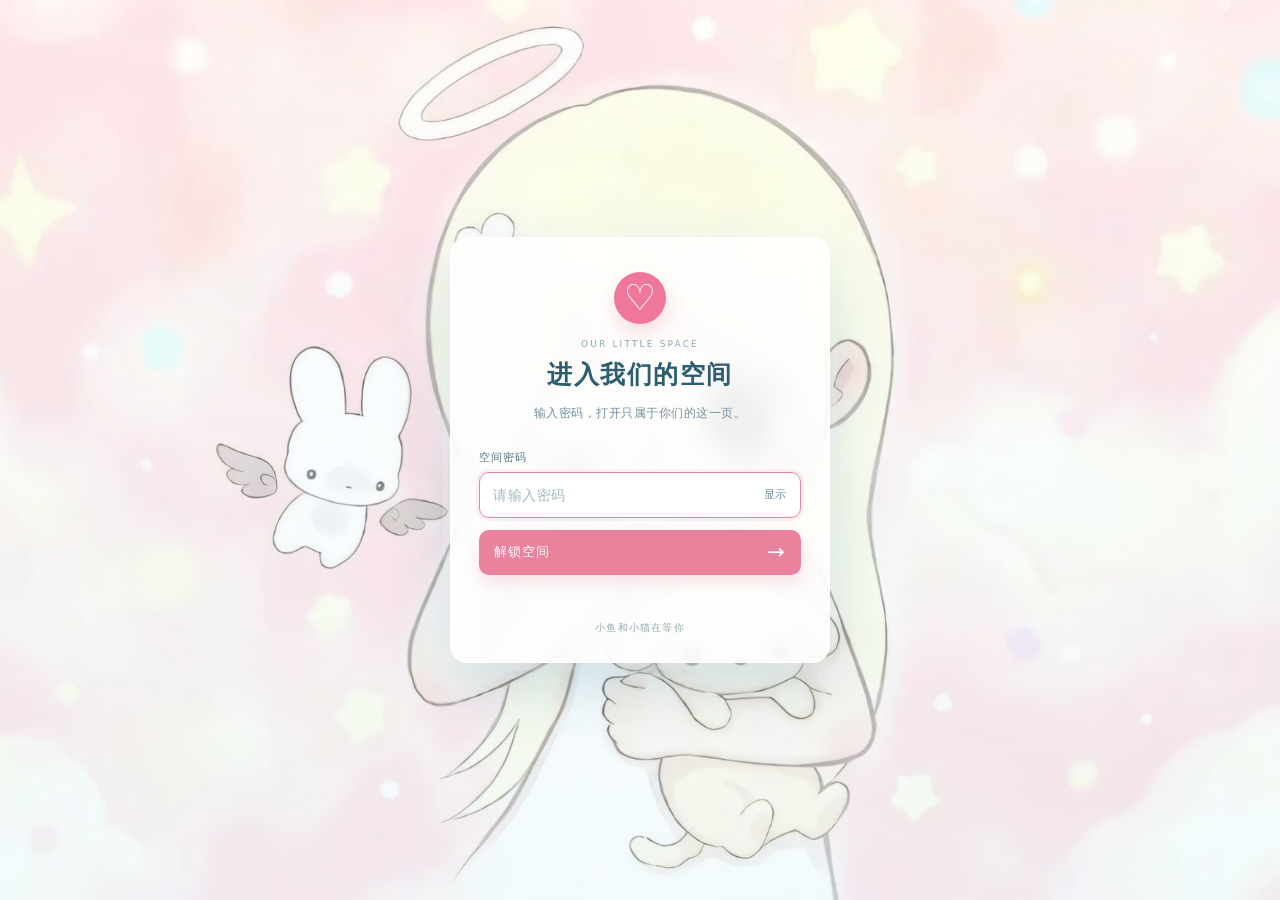
==== commit 4224fb78: "壁纸提速：76KB 竖屏 / 85KB 横屏 + 预加载 + 内联缩略图，删掉旧的大图" ====
--- a/index.html
+++ b/index.html
@@ -1,4 +1,4 @@
-<!doctype html>
+﻿<!doctype html>
 <html lang="zh-CN">
 <head>
 <meta charset="utf-8">
@@ -12,29 +12,32 @@
 <meta name="description" content="小鱼和小猫的情侣空间">
 <meta property="og:title" content="小鱼和小猫的情侣空间">
 <meta property="og:description" content="把喜欢的每一天，慢慢收集起来。">
-<title>小鱼和小猫的情侣空间</title>
-<link rel="stylesheet" href="styles.css">
+<title>小鱼和小猫的情侣空间</title>
+<link rel="preload" as="image" href="assets/bg-mobile-v2.jpg" media="(max-width: 768px)" fetchpriority="high">
+<link rel="preload" as="image" href="assets/bg-desktop-v2.jpg" media="(min-width: 769px)" fetchpriority="high">
+<link rel="stylesheet" href="styles.css">
+<link rel="stylesheet" href="memories.css">
 </head>
-<body>
-<section class="access-gate" id="accessGate" aria-labelledby="accessTitle">
-  <div class="access-gate-card">
-    <div class="access-heart" aria-hidden="true">♡</div>
-    <p class="access-kicker">OUR LITTLE SPACE</p>
-    <h1 id="accessTitle">进入我们的空间</h1>
-    <p class="access-copy">输入密码，打开只属于你们的这一页。</p>
-    <form class="access-form" id="accessForm">
-      <label class="access-label" for="accessPassword">空间密码</label>
-      <div class="access-input-wrap">
-        <input id="accessPassword" name="password" type="password" autocomplete="current-password" placeholder="请输入密码" required>
-        <button class="access-toggle" id="accessToggle" type="button" aria-label="显示密码" title="显示密码">显示</button>
-      </div>
-      <button class="access-submit" type="submit"><span>解锁空间</span><b aria-hidden="true">→</b></button>
-      <p class="access-error" id="accessError" role="alert" aria-live="polite"></p>
-    </form>
-    <p class="access-footnote">小鱼和小猫在等你</p>
-  </div>
-</section>
-<div id="app" class="stage" data-phase="space">
+<body>
+<section class="access-gate" id="accessGate" aria-labelledby="accessTitle">
+  <div class="access-gate-card">
+    <div class="access-heart" aria-hidden="true">♡</div>
+    <p class="access-kicker">OUR LITTLE SPACE</p>
+    <h1 id="accessTitle">进入我们的空间</h1>
+    <p class="access-copy">输入密码，打开只属于你们的这一页。</p>
+    <form class="access-form" id="accessForm">
+      <label class="access-label" for="accessPassword">空间密码</label>
+      <div class="access-input-wrap">
+        <input id="accessPassword" name="password" type="password" autocomplete="current-password" placeholder="请输入密码" required>
+        <button class="access-toggle" id="accessToggle" type="button" aria-label="显示密码" title="显示密码">显示</button>
+      </div>
+      <button class="access-submit" type="submit"><span>解锁空间</span><b aria-hidden="true">→</b></button>
+      <p class="access-error" id="accessError" role="alert" aria-live="polite"></p>
+    </form>
+    <p class="access-footnote">小鱼和小猫在等你</p>
+  </div>
+</section>
+<div id="app" class="stage" data-phase="space">
 
   <!-- 背景：暖色光晕 + 爱心粒子（canvas） -->
   <canvas id="fx" class="fx" aria-hidden="true"></canvas>
@@ -49,6 +52,7 @@
   <section class="space-home" id="spaceHome" aria-label="情侣空间首页">
     <header class="space-topbar">
       <div class="space-brand"><span class="space-brand-mark">♡</span><span>我们的空间</span></div>
+      <span class="sync-chip" id="syncChip" title="同步状态">正在连接</span>
       <button class="space-menu" id="spaceMenu" type="button" aria-label="空间设置" title="空间设置">
         <span></span><span></span><span></span>
       </button>
@@ -64,29 +68,45 @@
           <span class="space-avatar avatar-fish" data-slot="fish" aria-label="小鱼"></span>
         </div>
         <p class="space-days">今天也是一起走过的第 <strong>1</strong> 天</p>
+        <div class="space-stats" id="spaceStats" aria-label="今天的小结">
+          <div class="stat-card">
+            <span>下一个纪念日</span>
+            <b id="statMilestone">—</b>
+            <small id="statMilestoneSub">在「更多」里填开始日期</small>
+          </div>
+          <div class="stat-card">
+            <span>最近回忆</span>
+            <b id="statMemory">还没有</b>
+            <small id="statMemorySub">去「我们的回忆」放一张</small>
+          </div>
+          <div class="stat-card stat-card-quote">
+            <span>今天想对你说</span>
+            <b id="statQuote"></b>
+          </div>
+        </div>
       </section>
 
       <section class="space-tools" aria-label="情侣空间功能">
         <div class="space-section-heading"><span>我们的日常</span><small>SPACE 01</small></div>
         <div class="space-tool-grid">
-          <button class="space-tool space-tool-primary" id="openLetter" type="button">
-            <span class="tool-icon tool-icon-letter">✉</span>
-            <span class="tool-copy"><b>写给你的信</b><small>把心里话交给你</small></span>
-            <span class="tool-arrow">→</span>
-          </button>
-          <button class="space-tool" type="button" data-space-tool="memories">
+          <button class="space-tool space-tool-primary" type="button" data-space-tool="memories">
             <span class="tool-icon tool-icon-memory">✦</span>
-            <span class="tool-copy"><b>我们的回忆</b><small>照片和故事正在收集</small></span>
-            <span class="tool-arrow">→</span>
-          </button>
-          <button class="space-tool" type="button" data-space-tool="utilities">
-            <span class="tool-icon tool-icon-tools">✧</span>
-            <span class="tool-copy"><b>小工具</b><small>把日常的小事放在一起</small></span>
-            <span class="tool-arrow">→</span>
-          </button>
+            <span class="tool-copy"><b>我们的回忆</b><small>照片和故事，慢慢攒起来</small></span>
+            <span class="tool-arrow">→</span>
+          </button>
           <button class="space-tool" type="button" data-space-tool="wishes">
             <span class="tool-icon tool-icon-wish">✧</span>
             <span class="tool-copy"><b>想和你一起</b><small>把未来写进清单</small></span>
+            <span class="tool-arrow">→</span>
+          </button>
+          <button class="space-tool" type="button" data-space-tool="utilities">
+            <span class="tool-icon tool-icon-tools">✧</span>
+            <span class="tool-copy"><b>小工具</b><small>把日常的小事放在一起</small></span>
+            <span class="tool-arrow">→</span>
+          </button>
+          <button class="space-tool space-tool-quiet" id="openLetter" type="button">
+            <span class="tool-icon tool-icon-letter">✉</span>
+            <span class="tool-copy"><b>写给你的信</b><small>想说的话，留在一封信里</small></span>
             <span class="tool-arrow">→</span>
           </button>
         </div>
@@ -107,7 +127,7 @@
       <p id="bubuNoteText"></p>
       <button type="button" id="bubuNoteClose" aria-label="收起便签" title="收起便签">×</button>
     </div>
-    <section class="bubu-feature-panel" id="bubuFeaturePanel" hidden aria-label="空间模块">
+    <section class="bubu-feature-panel" id="bubuFeaturePanel" hidden aria-label="空间模块">
       <header class="bubu-panel-head">
         <div>
           <span class="bubu-panel-kicker">BUBU ROOM</span>
@@ -115,14 +135,13 @@
         </div>
         <button class="bubu-panel-close" id="bubuPanelClose" type="button" aria-label="关闭功能栏" title="关闭功能栏">×</button>
       </header>
-      <div class="bubu-panel-tabs" role="tablist" aria-label="空间模块">
-        <button type="button" data-bubu-panel="hub">总览</button>
-        <button type="button" data-bubu-panel="memories">回忆</button>
-        <button type="button" data-bubu-panel="actions">动作</button>
+      <div class="bubu-panel-tabs" role="tablist" aria-label="空间模块">
+        <button type="button" data-bubu-panel="hub">总览</button>
+        <button type="button" data-bubu-panel="actions">动作</button>
         <button type="button" data-bubu-panel="notes">便签</button>
-        <button type="button" data-bubu-panel="timer">番茄钟</button>
-        <button type="button" data-bubu-panel="reminders">提醒</button>
-        <button type="button" data-bubu-panel="settings">设置</button>
+        <button type="button" data-bubu-panel="timer">番茄钟</button>
+        <button type="button" data-bubu-panel="reminders">提醒</button>
+        <button type="button" data-bubu-panel="settings">设置</button>
       </div>
       <div class="bubu-panel-body" id="bubuPanelBody"></div>
     </section>
@@ -247,6 +266,10 @@
 </div>
 
 <script src="config.js"></script>
+<script src="photo-store.js" defer></script>
+<script src="sync.js" defer></script>
+<script src="space-app.js" defer></script>
+<script src="memories.js" defer></script>
 <script src="app.js" defer></script>
 </body>
 </html>
--- a/styles.css
+++ b/styles.css
@@ -1,40 +1,46 @@
-/* ============================================================
-   情侣小站 · 样式
-   想换配色，只改下面这一段变量就够了
-   ============================================================ */
-:root{
-  --bg-0:#1b0b11;
-  --bg-1:#2a1219;
-  --bg-2:#43161f;
-  --glow:#ff8fa3;
-  --rose:#ff5d7e;
-  --rose-deep:#c9184a;
-  --env:#f7c8cf;
-  --env-hi:#ffe4ea;
-  --env-mid:#eaa3ae;
-  --env-edge:#d98b98;
-  --env-dark:#8a2637;
-  --paper:#fff7f2;
-  --paper-2:#ffefe5;
-  --ink:#4a2a2f;
-  --ink-soft:rgba(74,42,47,.66);
-  --font:"PingFang SC","Hiragino Sans GB","Microsoft YaHei","Heiti SC",-apple-system,BlinkMacSystemFont,"Segoe UI",system-ui,sans-serif;
-}
-
-*,*::before,*::after{box-sizing:border-box;}
-html,body{margin:0;padding:0;height:100%;}
-body{
-  font-family:var(--font);
-  background:#150309;
-  color:#fff;
-  overflow:hidden;
-  -webkit-text-size-adjust:100%;
-  -webkit-tap-highlight-color:transparent;
-  text-rendering:optimizeLegibility;
-}
-button{font-family:inherit;color:inherit;border:0;background:none;padding:0;
-  -webkit-appearance:none;appearance:none;cursor:pointer;}
-svg{display:block;}
+﻿/* ============================================================
+   情侣小站 · 样式
+   想换配色，只改下面这一段变量就够了
+   ============================================================ */
+:root{
+  /* 壁纸：新文件名绕开旧缓存；lqip 是内联的 32px 缩略图，先铺一层再换大图 */
+  --wallpaper-mobile:url("assets/bg-mobile-v2.jpg");
+  --wallpaper-desktop:url("assets/bg-desktop-v2.jpg");
+  --wallpaper-mobile-lqip:url("[data-uri]");
+  --wallpaper-desktop-lqip:url("[data-uri]");
+
+  --bg-0:#1b0b11;
+  --bg-1:#2a1219;
+  --bg-2:#43161f;
+  --glow:#ff8fa3;
+  --rose:#ff5d7e;
+  --rose-deep:#c9184a;
+  --env:#f7c8cf;
+  --env-hi:#ffe4ea;
+  --env-mid:#eaa3ae;
+  --env-edge:#d98b98;
+  --env-dark:#8a2637;
+  --paper:#fff7f2;
+  --paper-2:#ffefe5;
+  --ink:#4a2a2f;
+  --ink-soft:rgba(74,42,47,.66);
+  --font:"PingFang SC","Hiragino Sans GB","Microsoft YaHei","Heiti SC",-apple-system,BlinkMacSystemFont,"Segoe UI",system-ui,sans-serif;
+}
+
+*,*::before,*::after{box-sizing:border-box;}
+html,body{margin:0;padding:0;height:100%;}
+body{
+  font-family:var(--font);
+  background:#150309;
+  color:#fff;
+  overflow:hidden;
+  -webkit-text-size-adjust:100%;
+  -webkit-tap-highlight-color:transparent;
+  text-rendering:optimizeLegibility;
+}
+button{font-family:inherit;color:inherit;border:0;background:none;padding:0;
+  -webkit-appearance:none;appearance:none;cursor:pointer;}
+svg{display:block;}
 [hidden]{display:none !important;}
 
 /* ============================================================
@@ -43,7 +49,11 @@
 .access-gate{
   position:fixed;inset:0;z-index:100;display:grid;place-items:center;
   padding:24px;
-  background:#dff6ff url("assets/bg-mobile.jpg") center/cover no-repeat;
+  background-color:#dff6ff;
+  background-image:var(--wallpaper-mobile),var(--wallpaper-mobile-lqip);
+  background-position:center,center;
+  background-size:cover,cover;
+  background-repeat:no-repeat,no-repeat;
   color:#315f70;
   transition:opacity .48s ease,visibility .48s ease;
 }
@@ -77,148 +87,152 @@
 @keyframes accessShake{0%,100%{transform:translateX(0)}25%{transform:translateX(-5px)}75%{transform:translateX(5px)}}
 body:not(.access-unlocked) #app{visibility:hidden;pointer-events:none;}
 body.access-unlocked #app{visibility:visible;}
-@media (min-width:769px){.access-gate{background-image:url("assets/bg-desktop.jpg");}}
+@media (min-width:769px){.access-gate{background-image:var(--wallpaper-desktop),var(--wallpaper-desktop-lqip);}}
 @media (max-width:380px){.access-gate{padding:18px;}.access-gate-card{padding:28px 21px 23px;}.access-gate-card h1{font-size:22px;}}
 
 /* 舞台上所有可点元素，光标都是小爱心 */
-.stage button,
-.stage .big-heart,
-.stage .env{ cursor:url("data:image/svg+xml,%3Csvg xmlns='http://www.w3.org/2000/svg' width='28' height='28' viewBox='0 0 32 32'%3E%3Cpath d='M16 28.4C6.7 21.9 2 16.6 2 11.2 2 6.9 5.3 4 9.2 4c2.6 0 5 1.4 6.8 4.1C17.8 5.4 20.2 4 22.8 4 26.7 4 30 6.9 30 11.2c0 5.4-4.7 10.7-14 17.2z' fill='%23ff4d6d' stroke='%23ffffff' stroke-width='2' paint-order='stroke'/%3E%3C/svg%3E") 14 14, pointer; }
-
-/* ============================================================
-   舞台 / 背景
-   ============================================================ */
-.stage{
-  position:relative;
-  width:100%;
-  height:100vh;
-  height:100dvh;
-  overflow:hidden;
-  background:
-    radial-gradient(120% 90% at 50% 8%, var(--bg-2) 0%, var(--bg-1) 38%, var(--bg-0) 72%, #12060b 100%);
-  display:flex;
-  align-items:center;
-  justify-content:center;
-  perspective:1400px;
-  touch-action:manipulation;
-}
-/* 空间页背景：云朵壁纸
-   手机（窄屏）用竖屏版，电脑（宽屏）用横屏版——由媒体查询自动切换，两边都只下一张图
-   底色兜底，图没加载出来也不会白屏 */
-.stage[data-phase="space"]{background:#8bd9f7;}
-.space-bg-img{
-  position:absolute;inset:0;z-index:0;pointer-events:none;
-  background:#8bd9f7 url("assets/bg-mobile.jpg") center/cover no-repeat;
-  opacity:1;
-}
-@media (min-width:769px){
-  .space-bg-img{background-image:url("assets/bg-desktop.jpg");}
-}
-/* 上面压一层柔光，保证文字和卡片看得清 */
-.space-bg-scrim{
-  position:absolute;inset:0;z-index:1;pointer-events:none;
-  background:
-    linear-gradient(180deg, rgba(255,255,255,.30) 0%, rgba(255,255,255,0) 26%),
-    linear-gradient(0deg, rgba(228,246,255,.55) 0%, rgba(228,246,255,0) 42%),
-    radial-gradient(120% 80% at 50% 30%, rgba(255,255,255,.10), rgba(120,180,210,.16) 100%);
-}
-/* 进了信纸就把背景壁纸淡出，专心看信 */
-.stage:not([data-phase="space"]) .space-bg-img,
-.stage:not([data-phase="space"]) .space-bg-scrim{
-  opacity:0;
-  transition:opacity .55s ease;
-}
-.stage[data-phase="space"] .scene-envelope{opacity:0;pointer-events:none;transform:scale(.96);}
-.stage[data-phase="space"] .sound{opacity:0;pointer-events:none;}
-.space-home{
-  position:absolute;inset:0;z-index:4;display:flex;flex-direction:column;
-  color:#24485b;overflow:hidden;
-  background:linear-gradient(180deg,rgba(238,252,255,.08),rgba(255,255,255,.38));
-  transition:opacity .55s ease,transform .65s cubic-bezier(.2,.85,.25,1);
-}
-.stage:not([data-phase="space"]) .space-home{opacity:0;pointer-events:none;transform:scale(1.035);}
-.space-topbar{display:flex;align-items:center;justify-content:space-between;padding:calc(env(safe-area-inset-top) + 18px) 22px 10px;}
-.space-brand{display:flex;align-items:center;gap:8px;font-size:14px;font-weight:700;letter-spacing:.12em;color:#245066;}
-.space-brand-mark{display:grid;place-items:center;width:28px;height:28px;border-radius:50%;color:#fff;background:#ef789a;box-shadow:0 5px 14px rgba(65,122,146,.18);font-size:20px;line-height:1;}
-.space-menu{width:38px;height:38px;border-radius:50%;display:flex;flex-direction:column;justify-content:center;align-items:center;gap:4px;background:rgba(255,255,255,.48);border:1px solid rgba(255,255,255,.62);box-shadow:0 6px 16px rgba(59,129,157,.12);}
-.space-menu span{width:14px;height:1.5px;background:#477488;border-radius:2px;}
-.space-content{width:min(100% - 36px,520px);margin:0 auto;overflow:auto;padding:2vh 0 126px;scrollbar-width:none;}
-.space-content::-webkit-scrollbar{display:none;}
-.space-hero{text-align:center;padding:3vh 10px 4vh;}
-.space-eyebrow{margin:0 0 13px;font-size:11px;letter-spacing:.2em;color:#487b8d;}
-.space-hero h1{max-width:390px;margin:0 auto;color:#225168;font-size:clamp(25px,7vw,38px);line-height:1.35;letter-spacing:.04em;font-weight:700;text-shadow:0 2px 0 rgba(255,255,255,.35);}
-.space-subtitle{max-width:320px;margin:13px auto 0;font-size:13px;line-height:1.9;letter-spacing:.08em;color:#4b7482;}
-.space-couple-line{display:flex;align-items:center;justify-content:center;gap:9px;margin:25px 0 13px;}
-.space-avatar{width:43px;height:43px;display:grid;place-items:center;border-radius:50%;font-size:15px;font-weight:700;color:#fff;border:3px solid rgba(255,255,255,.75);box-shadow:0 6px 14px rgba(54,119,147,.18);overflow:hidden;pointer-events:none;}
-.space-avatar svg{width:48px;height:48px;display:block;}
-.avatar-cat{background:#eba862;}.avatar-fish{background:#f28eaa;}
-.space-connection{display:flex;align-items:center;gap:4px;color:#ef789a;}.space-connection i{width:22px;height:1px;background:rgba(239,120,154,.55);}.space-connection b{font-size:21px;font-weight:400;line-height:1;}
-.space-days{margin:0;font-size:11px;letter-spacing:.12em;color:#548090;}.space-days strong{color:#e87396;font-size:18px;font-weight:700;}
-.space-tools{padding:0 0 8px;}.space-section-heading{display:flex;align-items:center;justify-content:space-between;margin:0 4px 10px;color:#315f72;font-size:13px;font-weight:700;letter-spacing:.12em;}.space-section-heading small{font-size:9px;font-weight:600;letter-spacing:.18em;color:#78a1ad;}
-.space-tool-grid{display:grid;grid-template-columns:1fr 1fr;gap:10px;}
-.space-tool{min-height:104px;padding:15px 13px;text-align:left;display:flex;flex-direction:column;align-items:flex-start;justify-content:space-between;border:1px solid rgba(255,255,255,.72);border-radius:12px;background:rgba(255,255,255,.64);box-shadow:0 10px 22px rgba(47,113,139,.10);color:#315b6e;transition:transform .2s ease,background .2s ease,box-shadow .2s ease;}
-.space-tool:active{transform:scale(.97);background:rgba(255,255,255,.82);box-shadow:0 5px 12px rgba(47,113,139,.12);}
-.space-tool-primary{grid-column:span 2;min-height:86px;flex-direction:row;align-items:center;gap:12px;background:#fff9f2;border-color:rgba(255,255,255,.9);}
+.stage button,
+.stage .big-heart,
+.stage .env{ cursor:url("data:image/svg+xml,%3Csvg xmlns='http://www.w3.org/2000/svg' width='28' height='28' viewBox='0 0 32 32'%3E%3Cpath d='M16 28.4C6.7 21.9 2 16.6 2 11.2 2 6.9 5.3 4 9.2 4c2.6 0 5 1.4 6.8 4.1C17.8 5.4 20.2 4 22.8 4 26.7 4 30 6.9 30 11.2c0 5.4-4.7 10.7-14 17.2z' fill='%23ff4d6d' stroke='%23ffffff' stroke-width='2' paint-order='stroke'/%3E%3C/svg%3E") 14 14, pointer; }
+
+/* ============================================================
+   舞台 / 背景
+   ============================================================ */
+.stage{
+  position:relative;
+  width:100%;
+  height:100vh;
+  height:100dvh;
+  overflow:hidden;
+  background:
+    radial-gradient(120% 90% at 50% 8%, var(--bg-2) 0%, var(--bg-1) 38%, var(--bg-0) 72%, #12060b 100%);
+  display:flex;
+  align-items:center;
+  justify-content:center;
+  perspective:1400px;
+  touch-action:manipulation;
+}
+/* 空间页背景：云朵壁纸
+   手机（窄屏）用竖屏版，电脑（宽屏）用横屏版——由媒体查询自动切换，两边都只下一张图
+   底色兜底，图没加载出来也不会白屏 */
+.stage[data-phase="space"]{background:#8bd9f7;}
+.space-bg-img{
+  position:absolute;inset:0;z-index:0;pointer-events:none;
+  background-color:#8bd9f7;
+  background-image:var(--wallpaper-mobile),var(--wallpaper-mobile-lqip);
+  background-position:center,center;
+  background-size:cover,cover;
+  background-repeat:no-repeat,no-repeat;
+  opacity:1;
+}
+@media (min-width:769px){
+  .space-bg-img{background-image:var(--wallpaper-desktop),var(--wallpaper-desktop-lqip);}
+}
+/* 上面压一层柔光，保证文字和卡片看得清 */
+.space-bg-scrim{
+  position:absolute;inset:0;z-index:1;pointer-events:none;
+  background:
+    linear-gradient(180deg, rgba(255,255,255,.30) 0%, rgba(255,255,255,0) 26%),
+    linear-gradient(0deg, rgba(228,246,255,.55) 0%, rgba(228,246,255,0) 42%),
+    radial-gradient(120% 80% at 50% 30%, rgba(255,255,255,.10), rgba(120,180,210,.16) 100%);
+}
+/* 进了信纸就把背景壁纸淡出，专心看信 */
+.stage:not([data-phase="space"]) .space-bg-img,
+.stage:not([data-phase="space"]) .space-bg-scrim{
+  opacity:0;
+  transition:opacity .55s ease;
+}
+.stage[data-phase="space"] .scene-envelope{opacity:0;pointer-events:none;transform:scale(.96);}
+.stage[data-phase="space"] .sound{opacity:0;pointer-events:none;}
+.space-home{
+  position:absolute;inset:0;z-index:4;display:flex;flex-direction:column;
+  color:#24485b;overflow:hidden;
+  background:linear-gradient(180deg,rgba(238,252,255,.08),rgba(255,255,255,.38));
+  transition:opacity .55s ease,transform .65s cubic-bezier(.2,.85,.25,1);
+}
+.stage:not([data-phase="space"]) .space-home{opacity:0;pointer-events:none;transform:scale(1.035);}
+.space-topbar{display:flex;align-items:center;justify-content:space-between;padding:calc(env(safe-area-inset-top) + 18px) 22px 10px;}
+.space-brand{display:flex;align-items:center;gap:8px;font-size:14px;font-weight:700;letter-spacing:.12em;color:#245066;}
+.space-brand-mark{display:grid;place-items:center;width:28px;height:28px;border-radius:50%;color:#fff;background:#ef789a;box-shadow:0 5px 14px rgba(65,122,146,.18);font-size:20px;line-height:1;}
+.space-menu{width:38px;height:38px;border-radius:50%;display:flex;flex-direction:column;justify-content:center;align-items:center;gap:4px;background:rgba(255,255,255,.48);border:1px solid rgba(255,255,255,.62);box-shadow:0 6px 16px rgba(59,129,157,.12);}
+.space-menu span{width:14px;height:1.5px;background:#477488;border-radius:2px;}
+.space-content{width:min(100% - 36px,520px);margin:0 auto;overflow:auto;padding:2vh 0 126px;scrollbar-width:none;}
+.space-content::-webkit-scrollbar{display:none;}
+.space-hero{text-align:center;padding:3vh 10px 4vh;}
+.space-eyebrow{margin:0 0 13px;font-size:11px;letter-spacing:.2em;color:#487b8d;}
+.space-hero h1{max-width:390px;margin:0 auto;color:#225168;font-size:clamp(25px,7vw,38px);line-height:1.35;letter-spacing:.04em;font-weight:700;text-shadow:0 2px 0 rgba(255,255,255,.35);}
+.space-subtitle{max-width:320px;margin:13px auto 0;font-size:13px;line-height:1.9;letter-spacing:.08em;color:#4b7482;}
+.space-couple-line{display:flex;align-items:center;justify-content:center;gap:9px;margin:25px 0 13px;}
+.space-avatar{width:43px;height:43px;display:grid;place-items:center;border-radius:50%;font-size:15px;font-weight:700;color:#fff;border:3px solid rgba(255,255,255,.75);box-shadow:0 6px 14px rgba(54,119,147,.18);overflow:hidden;pointer-events:none;}
+.space-avatar svg{width:48px;height:48px;display:block;}
+.avatar-cat{background:#eba862;}.avatar-fish{background:#f28eaa;}
+.space-connection{display:flex;align-items:center;gap:4px;color:#ef789a;}.space-connection i{width:22px;height:1px;background:rgba(239,120,154,.55);}.space-connection b{font-size:21px;font-weight:400;line-height:1;}
+.space-days{margin:0;font-size:11px;letter-spacing:.12em;color:#548090;}.space-days strong{color:#e87396;font-size:18px;font-weight:700;}
+.space-tools{padding:0 0 8px;}.space-section-heading{display:flex;align-items:center;justify-content:space-between;margin:0 4px 10px;color:#315f72;font-size:13px;font-weight:700;letter-spacing:.12em;}.space-section-heading small{font-size:9px;font-weight:600;letter-spacing:.18em;color:#78a1ad;}
+.space-tool-grid{display:grid;grid-template-columns:1fr 1fr;gap:10px;}
+.space-tool{min-height:104px;padding:15px 13px;text-align:left;display:flex;flex-direction:column;align-items:flex-start;justify-content:space-between;border:1px solid rgba(255,255,255,.72);border-radius:12px;background:rgba(255,255,255,.64);box-shadow:0 10px 22px rgba(47,113,139,.10);color:#315b6e;transition:transform .2s ease,background .2s ease,box-shadow .2s ease;}
+.space-tool:active{transform:scale(.97);background:rgba(255,255,255,.82);box-shadow:0 5px 12px rgba(47,113,139,.12);}
+.space-tool-primary{grid-column:span 2;min-height:86px;flex-direction:row;align-items:center;gap:12px;background:#fff9f2;border-color:rgba(255,255,255,.9);}
 .tool-icon{width:32px;height:32px;display:grid;place-items:center;border-radius:10px;font-size:20px;color:#fff;flex:0 0 auto;}.tool-icon-letter{background:#ef91a9;}.tool-icon-memory{background:#73c4d2;}.tool-icon-tools{background:#89a9b3;}.tool-icon-calendar{background:#efb46d;}.tool-icon-wish{background:#9aaddd;}
-.tool-copy{display:flex;flex-direction:column;gap:5px;}.tool-copy b{font-size:14px;letter-spacing:.04em;}.tool-copy small{font-size:10px;letter-spacing:.04em;color:#71909a;}.tool-arrow{margin-left:auto;color:#e77c99;font-size:20px;}
-.space-nav{position:absolute;left:50%;bottom:0;transform:translateX(-50%);width:100%;max-width:520px;padding:11px 28px calc(env(safe-area-inset-bottom) + 13px);display:flex;justify-content:space-between;border-top:1px solid rgba(255,255,255,.42);background:rgba(245,253,255,.74);backdrop-filter:blur(14px);-webkit-backdrop-filter:blur(14px);}
-.space-nav-item{display:flex;flex-direction:column;align-items:center;gap:3px;min-width:52px;color:#7598a4;}.space-nav-item span{font-size:21px;line-height:1;}.space-nav-item small{font-size:10px;letter-spacing:.08em;}.space-nav-item.is-active{color:#e57998;}
-.space-toast{position:absolute;left:50%;bottom:calc(env(safe-area-inset-bottom) + 86px);transform:translate(-50%,10px);padding:10px 16px;border-radius:999px;white-space:nowrap;font-size:11px;letter-spacing:.06em;color:#fff;background:rgba(45,88,105,.82);opacity:0;pointer-events:none;transition:opacity .25s ease,transform .25s ease;}.space-toast.is-visible{opacity:1;transform:translate(-50%,0);}
-.bubu-pet{position:absolute;z-index:5;right:max(18px,calc((100% - 520px)/2 - 2px));bottom:calc(env(safe-area-inset-bottom) + 82px);width:116px;height:124px;display:grid;place-items:end center;filter:drop-shadow(0 12px 12px rgba(65,111,126,.18));transition:filter .2s ease;}
-.bubu-pet img{position:relative;z-index:2;width:108px;height:108px;object-fit:contain;user-select:none;-webkit-user-drag:none;}
-.bubu-pet-glow{position:absolute;z-index:1;bottom:5px;width:76px;height:18px;border-radius:50%;background:rgba(55,117,141,.16);filter:blur(5px);transition:transform .2s ease,opacity .2s ease;}
-.bubu-pet-note{position:absolute;z-index:3;right:4px;top:-8px;padding:7px 10px;border:1px solid rgba(255,255,255,.85);border-radius:14px 14px 4px 14px;background:rgba(255,255,255,.84);box-shadow:0 7px 16px rgba(70,117,133,.12);color:#527486;font-size:10px;letter-spacing:.04em;white-space:nowrap;opacity:0;transform:translateY(6px) scale(.94);pointer-events:none;transition:opacity .2s ease,transform .2s ease;}
-.bubu-pet-note::after{content:"";position:absolute;right:13px;bottom:-5px;width:9px;height:9px;border-right:1px solid rgba(255,255,255,.85);border-bottom:1px solid rgba(255,255,255,.85);background:rgba(255,255,255,.84);transform:rotate(45deg);}
-.bubu-pet.is-happy{filter:drop-shadow(0 15px 14px rgba(65,111,126,.24));}
-.bubu-pet.is-happy img{animation:bubuBounce .72s cubic-bezier(.22,.8,.32,1);}
-.bubu-pet.is-happy .bubu-pet-glow{animation:bubuShadow .72s ease-out;}
-.bubu-pet.is-happy .bubu-pet-note{opacity:1;transform:translateY(0) scale(1);}
-/* 气泡里没内容时完全不出现（播放动作不显示任何文字） */
-.bubu-pet-note:empty{display:none;}
-@keyframes bubuBounce{0%,100%{transform:translateY(0) rotate(0deg)}28%{transform:translateY(-13px) rotate(-3deg)}58%{transform:translateY(1px) rotate(2deg)}78%{transform:translateY(-4px) rotate(-1deg)}}
-@keyframes bubuShadow{0%,100%{transform:scale(1);opacity:1}35%{transform:scale(.78);opacity:.56}70%{transform:scale(1.05);opacity:1}}
-.space-back{position:absolute;z-index:14;top:calc(env(safe-area-inset-top) + 13px);left:16px;width:38px;height:38px;border-radius:50%;display:grid;place-items:center;color:#fff;background:rgba(255,255,255,.15);border:1px solid rgba(255,255,255,.25);font-size:22px;opacity:0;pointer-events:none;transition:opacity .3s ease,background .2s ease;}.stage[data-phase="sealed"] .space-back{opacity:1;pointer-events:auto;}.space-back:active{background:rgba(255,255,255,.3);}
-@media (min-width:700px){
-  .space-content{width:min(calc(100% - 80px),920px);display:grid;grid-template-columns:minmax(300px,1fr) minmax(380px,1.05fr);align-items:center;gap:64px;padding:4vh 0 132px;}
-  .space-hero{text-align:left;padding:2vh 0 4vh;}
-  .space-hero h1{margin-left:0;max-width:460px;font-size:42px;}
-  .space-subtitle{margin-left:0;max-width:360px;}
-  .space-couple-line{justify-content:flex-start;}
-  .space-tools{padding-top:5vh;}
-  .space-nav{max-width:620px;border:1px solid rgba(255,255,255,.46);border-bottom:0;border-radius:18px 18px 0 0;}
-  .bubu-pet{right:max(30px,calc((100% - 920px)/2 + 8px));bottom:calc(env(safe-area-inset-bottom) + 90px);width:148px;height:150px;}
-  .bubu-pet img{width:138px;height:138px;}
-}
-@media (max-width:380px){.bubu-pet{right:8px;bottom:calc(env(safe-area-inset-bottom) + 78px);width:88px;height:96px;}.bubu-pet img{width:84px;height:84px;}.bubu-pet-glow{width:58px;}.bubu-pet-note{right:0;font-size:9px;padding:6px 8px;}}
-
-/* ============================================================
-   布布网页控制台：动作库、工具面板和桌宠反馈
-   ============================================================ */
-.bubu-pet{touch-action:none;user-select:none;-webkit-user-select:none;}
-.bubu-pet.is-action img{animation:bubuFloat .9s ease-in-out infinite alternate;}
-@keyframes bubuFloat{from{transform:translateY(0) rotate(-2deg)}to{transform:translateY(-5px) rotate(2deg)}}
-.bubu-action-chip{position:absolute;z-index:5;right:max(28px,calc((100% - 520px)/2 + 8px));bottom:calc(env(safe-area-inset-bottom) + 72px);padding:5px 10px;border:1px solid rgba(255,255,255,.75);border-radius:999px;background:rgba(255,255,255,.54);color:#477487;font-size:9px;letter-spacing:.06em;opacity:.82;pointer-events:none;white-space:nowrap;transition:opacity .2s ease,transform .2s ease;}
-.bubu-pet.is-happy + .bubu-action-chip{opacity:0;transform:translateY(4px);}
-.bubu-countdown{position:absolute;z-index:6;right:max(30px,calc((100% - 520px)/2 + 6px));bottom:calc(env(safe-area-inset-bottom) + 196px);display:flex;align-items:center;gap:7px;padding:7px 10px;border:1px solid rgba(255,255,255,.68);border-radius:10px;background:rgba(44,98,116,.78);box-shadow:0 8px 18px rgba(45,93,110,.16);color:#fff;font-size:10px;letter-spacing:.08em;pointer-events:none;}
-.bubu-countdown strong{font-size:15px;letter-spacing:.04em;font-variant-numeric:tabular-nums;}
-.bubu-note-widget{position:absolute;z-index:7;left:max(18px,calc((100% - 520px)/2));bottom:calc(env(safe-area-inset-bottom) + 86px);width:min(220px,calc(100% - 180px));min-height:70px;padding:13px 30px 11px 31px;border:1px solid rgba(255,255,255,.82);border-radius:5px 13px 11px 12px;background:#fff6bb;box-shadow:0 10px 24px rgba(87,117,89,.18);color:#716644;transform:rotate(-1.5deg);}
-.bubu-note-widget::after{content:"";position:absolute;left:18px;bottom:-8px;width:14px;height:14px;background:#fff6bb;transform:skew(-12deg) rotate(30deg);}
-.bubu-note-widget p{margin:0;font-size:12px;line-height:1.65;word-break:break-word;white-space:pre-wrap;}
-.bubu-note-pin{position:absolute;left:9px;top:8px;color:#e8758f;font-size:17px;line-height:1;}
-.bubu-note-widget>button{position:absolute;right:7px;top:6px;width:21px;height:21px;border-radius:50%;color:#a59767;font-size:17px;line-height:1;}
-.bubu-feature-panel{position:absolute;z-index:30;right:max(18px,calc((100% - 920px)/2));bottom:calc(env(safe-area-inset-bottom) + 72px);width:min(390px,calc(100% - 36px));max-height:min(72dvh,590px);display:flex;flex-direction:column;overflow:hidden;border:1px solid rgba(255,255,255,.78);border-radius:18px;background:rgba(250,254,255,.94);box-shadow:0 24px 60px rgba(48,103,124,.26),0 0 0 1px rgba(90,160,176,.12);color:#315b6e;backdrop-filter:blur(18px);-webkit-backdrop-filter:blur(18px);}
-.bubu-feature-panel.is-opening{animation:bubuPanelIn .35s cubic-bezier(.2,.9,.25,1) both;}
-@keyframes bubuPanelIn{from{opacity:0;transform:translateY(12px) scale(.96)}to{opacity:1;transform:translateY(0) scale(1)}}
-.bubu-panel-head{display:flex;align-items:flex-start;justify-content:space-between;padding:17px 18px 11px;border-bottom:1px solid rgba(89,151,167,.15);flex:0 0 auto;}
-.bubu-panel-kicker{display:block;margin-bottom:4px;color:#86aab4;font-size:9px;letter-spacing:.2em;}
-.bubu-panel-head h2{margin:0;color:#2c5d70;font-size:19px;letter-spacing:.06em;}
-.bubu-panel-close{width:30px;height:30px;border-radius:50%;background:rgba(58,120,139,.08);color:#5a8591;font-size:21px;line-height:1;}
-.bubu-panel-tabs{display:flex;gap:4px;padding:9px 12px 8px;overflow-x:auto;scrollbar-width:none;border-bottom:1px solid rgba(89,151,167,.12);flex:0 0 auto;}
-.bubu-panel-tabs::-webkit-scrollbar{display:none;}
-.bubu-panel-tabs button{min-width:48px;padding:7px 8px;border-radius:8px;color:#7496a0;font-size:11px;white-space:nowrap;}
-.bubu-panel-tabs button.is-active{background:#e9829d;color:#fff;box-shadow:0 5px 10px rgba(226,119,145,.18);}
-.bubu-panel-body{overflow:auto;padding:14px 15px 17px;scrollbar-width:thin;}
-.bubu-panel-intro{display:flex;align-items:baseline;justify-content:space-between;gap:10px;margin:0 2px 12px;color:#315f73;font-size:13px;font-weight:700;letter-spacing:.06em;}
+.tool-copy{display:flex;flex-direction:column;gap:5px;}.tool-copy b{font-size:14px;letter-spacing:.04em;}.tool-copy small{font-size:10px;letter-spacing:.04em;color:#71909a;}.tool-arrow{margin-left:auto;color:#e77c99;font-size:20px;}
+.space-nav{position:absolute;left:50%;bottom:0;transform:translateX(-50%);width:100%;max-width:520px;padding:11px 28px calc(env(safe-area-inset-bottom) + 13px);display:flex;justify-content:space-between;border-top:1px solid rgba(255,255,255,.42);background:rgba(245,253,255,.74);backdrop-filter:blur(14px);-webkit-backdrop-filter:blur(14px);}
+.space-nav-item{display:flex;flex-direction:column;align-items:center;gap:3px;min-width:52px;color:#7598a4;}.space-nav-item span{font-size:21px;line-height:1;}.space-nav-item small{font-size:10px;letter-spacing:.08em;}.space-nav-item.is-active{color:#e57998;}
+.space-toast{position:absolute;left:50%;bottom:calc(env(safe-area-inset-bottom) + 86px);transform:translate(-50%,10px);padding:10px 16px;border-radius:999px;white-space:nowrap;font-size:11px;letter-spacing:.06em;color:#fff;background:rgba(45,88,105,.82);opacity:0;pointer-events:none;transition:opacity .25s ease,transform .25s ease;}.space-toast.is-visible{opacity:1;transform:translate(-50%,0);}
+.bubu-pet{position:absolute;z-index:5;right:max(18px,calc((100% - 520px)/2 - 2px));bottom:calc(env(safe-area-inset-bottom) + 82px);width:116px;height:124px;display:grid;place-items:end center;filter:drop-shadow(0 12px 12px rgba(65,111,126,.18));transition:filter .2s ease;}
+.bubu-pet img{position:relative;z-index:2;width:108px;height:108px;object-fit:contain;user-select:none;-webkit-user-drag:none;}
+.bubu-pet-glow{position:absolute;z-index:1;bottom:5px;width:76px;height:18px;border-radius:50%;background:rgba(55,117,141,.16);filter:blur(5px);transition:transform .2s ease,opacity .2s ease;}
+.bubu-pet-note{position:absolute;z-index:3;right:4px;top:-8px;padding:7px 10px;border:1px solid rgba(255,255,255,.85);border-radius:14px 14px 4px 14px;background:rgba(255,255,255,.84);box-shadow:0 7px 16px rgba(70,117,133,.12);color:#527486;font-size:10px;letter-spacing:.04em;white-space:nowrap;opacity:0;transform:translateY(6px) scale(.94);pointer-events:none;transition:opacity .2s ease,transform .2s ease;}
+.bubu-pet-note::after{content:"";position:absolute;right:13px;bottom:-5px;width:9px;height:9px;border-right:1px solid rgba(255,255,255,.85);border-bottom:1px solid rgba(255,255,255,.85);background:rgba(255,255,255,.84);transform:rotate(45deg);}
+.bubu-pet.is-happy{filter:drop-shadow(0 15px 14px rgba(65,111,126,.24));}
+.bubu-pet.is-happy img{animation:bubuBounce .72s cubic-bezier(.22,.8,.32,1);}
+.bubu-pet.is-happy .bubu-pet-glow{animation:bubuShadow .72s ease-out;}
+.bubu-pet.is-happy .bubu-pet-note{opacity:1;transform:translateY(0) scale(1);}
+/* 气泡里没内容时完全不出现（播放动作不显示任何文字） */
+.bubu-pet-note:empty{display:none;}
+@keyframes bubuBounce{0%,100%{transform:translateY(0) rotate(0deg)}28%{transform:translateY(-13px) rotate(-3deg)}58%{transform:translateY(1px) rotate(2deg)}78%{transform:translateY(-4px) rotate(-1deg)}}
+@keyframes bubuShadow{0%,100%{transform:scale(1);opacity:1}35%{transform:scale(.78);opacity:.56}70%{transform:scale(1.05);opacity:1}}
+.space-back{position:absolute;z-index:14;top:calc(env(safe-area-inset-top) + 13px);left:16px;width:38px;height:38px;border-radius:50%;display:grid;place-items:center;color:#fff;background:rgba(255,255,255,.15);border:1px solid rgba(255,255,255,.25);font-size:22px;opacity:0;pointer-events:none;transition:opacity .3s ease,background .2s ease;}.stage[data-phase="sealed"] .space-back{opacity:1;pointer-events:auto;}.space-back:active{background:rgba(255,255,255,.3);}
+@media (min-width:700px){
+  .space-content{width:min(calc(100% - 80px),920px);display:grid;grid-template-columns:minmax(300px,1fr) minmax(380px,1.05fr);align-items:center;gap:64px;padding:4vh 0 132px;}
+  .space-hero{text-align:left;padding:2vh 0 4vh;}
+  .space-hero h1{margin-left:0;max-width:460px;font-size:42px;}
+  .space-subtitle{margin-left:0;max-width:360px;}
+  .space-couple-line{justify-content:flex-start;}
+  .space-tools{padding-top:5vh;}
+  .space-nav{max-width:620px;border:1px solid rgba(255,255,255,.46);border-bottom:0;border-radius:18px 18px 0 0;}
+  .bubu-pet{right:max(30px,calc((100% - 920px)/2 + 8px));bottom:calc(env(safe-area-inset-bottom) + 90px);width:148px;height:150px;}
+  .bubu-pet img{width:138px;height:138px;}
+}
+@media (max-width:380px){.bubu-pet{right:8px;bottom:calc(env(safe-area-inset-bottom) + 78px);width:88px;height:96px;}.bubu-pet img{width:84px;height:84px;}.bubu-pet-glow{width:58px;}.bubu-pet-note{right:0;font-size:9px;padding:6px 8px;}}
+
+/* ============================================================
+   布布网页控制台：动作库、工具面板和桌宠反馈
+   ============================================================ */
+.bubu-pet{touch-action:none;user-select:none;-webkit-user-select:none;}
+.bubu-pet.is-action img{animation:bubuFloat .9s ease-in-out infinite alternate;}
+@keyframes bubuFloat{from{transform:translateY(0) rotate(-2deg)}to{transform:translateY(-5px) rotate(2deg)}}
+.bubu-action-chip{position:absolute;z-index:5;right:max(28px,calc((100% - 520px)/2 + 8px));bottom:calc(env(safe-area-inset-bottom) + 72px);padding:5px 10px;border:1px solid rgba(255,255,255,.75);border-radius:999px;background:rgba(255,255,255,.54);color:#477487;font-size:9px;letter-spacing:.06em;opacity:.82;pointer-events:none;white-space:nowrap;transition:opacity .2s ease,transform .2s ease;}
+.bubu-pet.is-happy + .bubu-action-chip{opacity:0;transform:translateY(4px);}
+.bubu-countdown{position:absolute;z-index:6;right:max(30px,calc((100% - 520px)/2 + 6px));bottom:calc(env(safe-area-inset-bottom) + 196px);display:flex;align-items:center;gap:7px;padding:7px 10px;border:1px solid rgba(255,255,255,.68);border-radius:10px;background:rgba(44,98,116,.78);box-shadow:0 8px 18px rgba(45,93,110,.16);color:#fff;font-size:10px;letter-spacing:.08em;pointer-events:none;}
+.bubu-countdown strong{font-size:15px;letter-spacing:.04em;font-variant-numeric:tabular-nums;}
+.bubu-note-widget{position:absolute;z-index:7;left:max(18px,calc((100% - 520px)/2));bottom:calc(env(safe-area-inset-bottom) + 86px);width:min(220px,calc(100% - 180px));min-height:70px;padding:13px 30px 11px 31px;border:1px solid rgba(255,255,255,.82);border-radius:5px 13px 11px 12px;background:#fff6bb;box-shadow:0 10px 24px rgba(87,117,89,.18);color:#716644;transform:rotate(-1.5deg);}
+.bubu-note-widget::after{content:"";position:absolute;left:18px;bottom:-8px;width:14px;height:14px;background:#fff6bb;transform:skew(-12deg) rotate(30deg);}
+.bubu-note-widget p{margin:0;font-size:12px;line-height:1.65;word-break:break-word;white-space:pre-wrap;}
+.bubu-note-pin{position:absolute;left:9px;top:8px;color:#e8758f;font-size:17px;line-height:1;}
+.bubu-note-widget>button{position:absolute;right:7px;top:6px;width:21px;height:21px;border-radius:50%;color:#a59767;font-size:17px;line-height:1;}
+.bubu-feature-panel{position:absolute;z-index:30;right:max(18px,calc((100% - 920px)/2));bottom:calc(env(safe-area-inset-bottom) + 72px);width:min(390px,calc(100% - 36px));max-height:min(72dvh,590px);display:flex;flex-direction:column;overflow:hidden;border:1px solid rgba(255,255,255,.78);border-radius:18px;background:rgba(250,254,255,.94);box-shadow:0 24px 60px rgba(48,103,124,.26),0 0 0 1px rgba(90,160,176,.12);color:#315b6e;backdrop-filter:blur(18px);-webkit-backdrop-filter:blur(18px);}
+.bubu-feature-panel.is-opening{animation:bubuPanelIn .35s cubic-bezier(.2,.9,.25,1) both;}
+@keyframes bubuPanelIn{from{opacity:0;transform:translateY(12px) scale(.96)}to{opacity:1;transform:translateY(0) scale(1)}}
+.bubu-panel-head{display:flex;align-items:flex-start;justify-content:space-between;padding:17px 18px 11px;border-bottom:1px solid rgba(89,151,167,.15);flex:0 0 auto;}
+.bubu-panel-kicker{display:block;margin-bottom:4px;color:#86aab4;font-size:9px;letter-spacing:.2em;}
+.bubu-panel-head h2{margin:0;color:#2c5d70;font-size:19px;letter-spacing:.06em;}
+.bubu-panel-close{width:30px;height:30px;border-radius:50%;background:rgba(58,120,139,.08);color:#5a8591;font-size:21px;line-height:1;}
+.bubu-panel-tabs{display:flex;gap:4px;padding:9px 12px 8px;overflow-x:auto;scrollbar-width:none;border-bottom:1px solid rgba(89,151,167,.12);flex:0 0 auto;}
+.bubu-panel-tabs::-webkit-scrollbar{display:none;}
+.bubu-panel-tabs button{min-width:48px;padding:7px 8px;border-radius:8px;color:#7496a0;font-size:11px;white-space:nowrap;}
+.bubu-panel-tabs button.is-active{background:#e9829d;color:#fff;box-shadow:0 5px 10px rgba(226,119,145,.18);}
+.bubu-panel-body{overflow:auto;padding:14px 15px 17px;scrollbar-width:thin;}
+.bubu-panel-intro{display:flex;align-items:baseline;justify-content:space-between;gap:10px;margin:0 2px 12px;color:#315f73;font-size:13px;font-weight:700;letter-spacing:.06em;}
 .bubu-panel-intro small{color:#8ba7ae;font-size:9px;font-weight:400;letter-spacing:0;}
 .bubu-tool-hub{display:grid;gap:8px;}
 .bubu-tool-hub button{position:relative;display:grid;grid-template-columns:38px 1fr 18px;grid-template-rows:auto auto;column-gap:10px;align-items:center;min-height:62px;padding:9px 11px;border:1px solid rgba(99,160,173,.14);border-radius:10px;background:rgba(255,255,255,.72);text-align:left;color:#315f70;transition:transform .18s ease,background .18s ease,box-shadow .18s ease;}
@@ -230,594 +244,701 @@
 .memory-empty-icon{width:50px;height:50px;display:grid;place-items:center;margin-bottom:11px;border-radius:50%;background:#f3c4ce;color:#fff;font-size:30px;line-height:1;box-shadow:0 8px 16px rgba(226,119,145,.16);}
 .memory-empty b{color:#416d79;font-size:13px;letter-spacing:.04em;}.memory-empty p{max-width:240px;margin:9px 0 15px;color:#8aa4aa;font-size:11px;line-height:1.75;}
 .memory-empty .bubu-primary{min-height:35px;padding:7px 13px;border-radius:8px;background:#e9829d;color:#fff;box-shadow:0 6px 12px rgba(226,119,145,.18);font-size:11px;}
-.bubu-action-grid{display:grid;grid-template-columns:repeat(4,minmax(0,1fr));gap:8px;}
-.bubu-action-item{min-width:0;display:flex;flex-direction:column;align-items:center;gap:5px;padding:7px 4px 8px;border:1px solid rgba(103,163,176,.13);border-radius:10px;background:rgba(255,255,255,.64);color:#5a7b87;transition:transform .18s ease,background .18s ease,box-shadow .18s ease;}
-.bubu-action-item:active{transform:scale(.94);background:#fff;box-shadow:0 5px 12px rgba(71,127,145,.15);}
-.bubu-action-item img{width:56px;height:56px;object-fit:contain;display:block;}
-.bubu-action-item span{width:100%;font-size:9px;line-height:1.3;text-align:center;white-space:nowrap;overflow:hidden;text-overflow:ellipsis;}
-.bubu-field{width:100%;border:1px solid rgba(92,151,165,.22);border-radius:9px;background:rgba(255,255,255,.78);color:#3c6572;font:inherit;font-size:13px;outline:0;}
-input.bubu-field{height:38px;padding:0 11px;}
-textarea.bubu-field{min-height:110px;padding:10px 11px;resize:vertical;line-height:1.7;}
-.bubu-field:focus{border-color:#ec91a7;box-shadow:0 0 0 3px rgba(236,145,167,.12);}
-.bubu-form-actions{display:flex;gap:8px;margin-top:11px;}
-.bubu-form-actions button,.bubu-reminder-form button{min-height:35px;padding:7px 13px;border-radius:8px;background:rgba(65,131,148,.09);color:#4d7480;font-size:11px;}
-.bubu-form-actions .bubu-primary,.bubu-reminder-form .bubu-primary{background:#e9829d;color:#fff;box-shadow:0 6px 12px rgba(226,119,145,.18);}
-.bubu-timer-card{display:flex;flex-direction:column;align-items:center;gap:5px;padding:18px 10px 16px;border:1px solid rgba(94,156,169,.16);border-radius:12px;background:rgba(255,255,255,.64);}
-.bubu-timer-mode{color:#83a1a8;font-size:11px;letter-spacing:.1em;}.bubu-timer-card strong{color:#2c6372;font-size:42px;line-height:1;font-variant-numeric:tabular-nums;letter-spacing:.04em;}.bubu-timer-card label{color:#76939b;font-size:11px;}.bubu-number{width:58px;margin-left:5px;border:1px solid rgba(92,151,165,.22);border-radius:6px;padding:5px;background:#fff;color:#315f70;text-align:center;}
-.bubu-reminder-form{display:grid;gap:8px;}.bubu-reminder-form button{justify-self:start;}.bubu-reminder-list{display:grid;gap:7px;margin-top:14px;}.bubu-reminder-row{display:flex;align-items:center;justify-content:space-between;gap:8px;padding:9px 10px;border-radius:9px;background:rgba(255,255,255,.68);font-size:12px;}.bubu-reminder-row span{min-width:0;overflow:hidden;text-overflow:ellipsis;white-space:nowrap;}.bubu-reminder-row small{display:block;margin-top:3px;color:#8ba5aa;font-size:9px;}.bubu-reminder-row button{width:24px;height:24px;flex:0 0 auto;border-radius:50%;background:rgba(224,117,143,.10);color:#d27c91;font-size:17px;line-height:1;}.bubu-empty{margin:20px 0;text-align:center;color:#8da6aa;font-size:11px;}
-.bubu-shortcut-list{display:grid;gap:8px;}.bubu-shortcut-list button{display:grid;grid-template-columns:34px 1fr;column-gap:9px;align-items:center;padding:10px 12px;border:1px solid rgba(99,160,173,.14);border-radius:10px;background:rgba(255,255,255,.7);text-align:left;color:#315f70;}.bubu-shortcut-list button>span{grid-row:span 2;display:grid;place-items:center;width:30px;height:30px;border-radius:9px;background:#ef91a9;color:#fff;font-size:17px;}.bubu-shortcut-list b{font-size:12px;font-weight:700;}.bubu-shortcut-list small{margin-top:3px;color:#8ba4aa;font-size:10px;}
-.bubu-setting{display:flex;align-items:center;justify-content:space-between;gap:12px;padding:12px 2px;border-bottom:1px solid rgba(99,160,173,.13);}.bubu-setting span{display:flex;flex-direction:column;gap:4px;}.bubu-setting b{color:#3f6a76;font-size:12px;}.bubu-setting small{color:#8ba5aa;font-size:10px;}.bubu-setting input{position:relative;width:40px;height:23px;flex:0 0 auto;appearance:none;border-radius:999px;background:#c4d9dd;outline:0;transition:background .2s ease;}.bubu-setting input::after{content:"";position:absolute;left:3px;top:3px;width:17px;height:17px;border-radius:50%;background:#fff;box-shadow:0 2px 4px rgba(55,100,110,.18);transition:transform .2s ease;}.bubu-setting input:checked{background:#e9829d;}.bubu-setting input:checked::after{transform:translateX(17px);}
-.bubu-context{position:absolute;z-index:40;width:156px;padding:6px;border:1px solid rgba(255,255,255,.82);border-radius:11px;background:rgba(255,255,255,.94);box-shadow:0 15px 30px rgba(46,103,123,.2);backdrop-filter:blur(12px);-webkit-backdrop-filter:blur(12px);}.bubu-context button{display:block;width:100%;padding:9px 10px;border-radius:7px;color:#4b7380;text-align:left;font-size:12px;}.bubu-context button:active{background:#f5dce2;}
-@media (min-width:700px){.bubu-feature-panel{right:max(30px,calc((100% - 920px)/2 + 8px));width:420px;}.bubu-action-grid{grid-template-columns:repeat(5,minmax(0,1fr));}.bubu-action-item img{width:62px;height:62px;}.bubu-note-widget{left:max(30px,calc((100% - 920px)/2 + 8px));}.bubu-action-chip{right:max(50px,calc((100% - 920px)/2 + 34px));}}
-@media (max-width:380px){.bubu-feature-panel{width:calc(100% - 20px);right:10px;bottom:calc(env(safe-area-inset-bottom) + 68px);}.bubu-action-grid{grid-template-columns:repeat(3,minmax(0,1fr));}.bubu-action-item img{width:62px;height:62px;}.bubu-action-chip{right:14px;bottom:calc(env(safe-area-inset-bottom) + 68px);}.bubu-countdown{right:16px;bottom:calc(env(safe-area-inset-bottom) + 166px);}.bubu-note-widget{left:12px;width:calc(100% - 152px);}}
-.fx{position:absolute;inset:0;width:100%;height:100%;pointer-events:none;}
-.vignette{
-  position:absolute;inset:0;pointer-events:none;
-  background:radial-gradient(75% 55% at 50% 45%, rgba(255,143,163,.10), rgba(0,0,0,0) 65%),
-             radial-gradient(120% 100% at 50% 120%, rgba(0,0,0,.55), rgba(0,0,0,0) 60%);
-}
-.scene{
-  position:relative;z-index:3;
-  width:100%;max-width:460px;height:100%;
-  display:flex;flex-direction:column;align-items:center;justify-content:center;
-  padding:calc(env(safe-area-inset-top) + 16px) 20px calc(env(safe-area-inset-bottom) + 20px);
-  transition:opacity .7s ease, transform .9s cubic-bezier(.3,.8,.2,1), filter .7s ease;
-}
-.stage[data-phase="opening"] .scene-envelope,
-.stage[data-phase="reading"] .scene-envelope{
-  opacity:0;transform:scale(1.28) translateY(-2vh);filter:blur(6px);pointer-events:none;
-}
-
-/* 声音开关 */
-.sound{
-  position:absolute;z-index:12;
-  top:calc(env(safe-area-inset-top) + 14px);right:16px;
-  width:38px;height:38px;border-radius:50%;
-  display:grid;place-items:center;
-  background:rgba(255,255,255,.08);
-  border:1px solid rgba(255,255,255,.16);
-  backdrop-filter:blur(8px);-webkit-backdrop-filter:blur(8px);
-  transition:transform .2s ease, background .2s ease, opacity .4s ease;
-}
-.sound:active{transform:scale(.9);}
-.sound svg{width:19px;height:19px;fill:#ffd9e1;stroke:none;}
-.sound .ico-x{fill:none;stroke:#ffd9e1;stroke-width:1.9;stroke-linecap:round;}
-.sound .ico-wave{fill:none;stroke:#ffd9e1;stroke-width:1.6;stroke-linecap:round;}
-.sound .ico-on{display:none;}
-.sound:not(.is-off) .ico-on{display:block;}
-.sound:not(.is-off) .ico-mute{display:none;}
-.sound.is-off{opacity:.75;}
-.stage[data-phase="reading"] .sound{opacity:0;pointer-events:none;}
-
-.intro-line{
-  margin:0 0 auto;padding-top:6vh;
-  font-size:13px;letter-spacing:.42em;text-indent:.42em;
-  color:rgba(255,225,232,.72);
-  opacity:0;animation:fadeUp 1.2s .3s ease forwards;
-}
-.hint{
-  margin:auto 0 0;
-  font-size:13px;letter-spacing:.16em;
-  color:rgba(255,225,232,.66);
-  opacity:0;animation:breathe 2.6s 1s ease-in-out infinite;
-}
-.stage[data-phase="opening"] .hint,
-.stage[data-phase="reading"] .hint{opacity:0 !important;animation:none;}
-
-/* ============================================================
-   信封
-   ============================================================ */
-.env-wrap{
-  position:relative;
-  display:flex;align-items:center;justify-content:center;
-  margin:6vh 0;
-  transform-style:preserve-3d;
-}.env{
-  position:relative;
-  width:var(--w,278px);height:var(--h,188px);
-  transform-style:preserve-3d;
-  animation:envFloat 7s ease-in-out infinite;
-  opacity:0;animation:envIn 1s .15s cubic-bezier(.2,.9,.25,1) forwards,
-            envFloat 7s 1.2s ease-in-out infinite;
-}
-.env-back{
-  position:absolute;inset:0;border-radius:12px;
-  background:linear-gradient(160deg,var(--env-mid),var(--env-edge));
-  box-shadow:0 26px 50px -18px rgba(0,0,0,.72), 0 0 0 1px rgba(255,255,255,.10) inset;
-  z-index:1;
-}
-.env-letter{
-  position:absolute;left:8%;right:8%;top:10%;height:132%;
-  border-radius:9px;
-  background:linear-gradient(178deg,#fffdfb,var(--paper) 55%,var(--paper-2));
-  box-shadow:0 10px 26px -12px rgba(0,0,0,.55);
-  z-index:2;
-  transform:translateY(6%);
-  transition:transform 1.05s cubic-bezier(.22,.85,.3,1), z-index 0s .5s;
-  display:flex;align-items:flex-start;justify-content:center;
-  padding-top:8%;
-  overflow:hidden;
-}
-.env-letter::before{
-  content:"";position:absolute;inset:7px;border-radius:6px;
-  border:1px solid rgba(201,24,74,.16);
-}
-.mini-note{
-  font-size:10px;letter-spacing:.22em;color:rgba(74,42,47,.42);
-  display:flex;align-items:center;gap:5px;
-}
-.mini-heart{
-  width:7px;height:7px;background:var(--rose);transform:rotate(45deg);
-  border-radius:1px;opacity:.85;
-}
-
-.env-body{
-  position:absolute;inset:0;z-index:4;
-  border-radius:12px;overflow:hidden;
-  box-shadow:0 22px 44px -16px rgba(0,0,0,.6), 0 0 0 1px rgba(255,255,255,.12) inset;
-  background:linear-gradient(200deg,var(--env-hi) 0%,var(--env) 42%,var(--env-mid) 100%);
-}
-.env-pocket{
-  position:absolute;inset:0;
-  background:
-    linear-gradient(28deg, transparent 49.4%, rgba(255,255,255,.55) 50%, rgba(255,255,255,0) 50.7%),
-    linear-gradient(-28deg, transparent 49.4%, rgba(255,255,255,.45) 50%, rgba(255,255,255,0) 50.7%),
-    linear-gradient(to bottom, rgba(0,0,0,.10), rgba(0,0,0,0) 30%);
-  clip-path:polygon(0 0,50% 52%,100% 0,100% 100%,0 100%);
-}
-.env-flap{
-  position:absolute;inset:0;z-index:5;
-  transform-origin:top center;
-  transform-style:preserve-3d;
-  transition:transform .92s cubic-bezier(.6,.02,.32,1) .18s, z-index 0s .66s;
-  filter:drop-shadow(0 6px 10px rgba(140,30,50,.28));
-}
-.env-flap-inner{
-  width:100%;height:100%;
-  background:linear-gradient(to bottom,var(--env-hi),var(--env) 70%,var(--env-mid));
-  clip-path:polygon(0 0,100% 0,50% 58%);
-  border-radius:12px 12px 0 0;
-}
-.env-flap-inner::after{
-  content:"";position:absolute;inset:0;
-  background:linear-gradient(to bottom, rgba(255,255,255,.5), rgba(255,255,255,0) 60%);
-  clip-path:polygon(0 0,100% 0,50% 58%);
-}
-.stage[data-phase="opening"] .env-flap,
-.stage[data-phase="reading"] .env-flap{
-  transform:rotateX(-172deg);
-  z-index:1;
-}
-.stage[data-phase="opening"] .env-letter,
-.stage[data-phase="reading"] .env-letter{
-  transform:translateY(-46%);
-  z-index:6;
-}
-
-/* 火漆爱心封印 */
-.env-seal{
-  position:absolute;z-index:8;
-  left:50%;top:44%;
-  width:74px;height:74px;margin:-37px 0 0 -37px;
-  display:grid;place-items:center;
-  animation:sealPulse 2.8s ease-in-out infinite;
-}
-.seal-glow{
-  position:absolute;inset:-16px;border-radius:50%;
-  background:radial-gradient(circle, rgba(255,93,126,.55), rgba(255,93,126,0) 68%);
-  animation:glowPulse 2.8s ease-in-out infinite;
-}
-.seal-icon{position:relative;display:block;width:74px;height:74px;filter:drop-shadow(0 8px 14px rgba(120,10,40,.5));}
-.seal-icon svg{width:100%;height:100%;}
-.seal-icon .ic-heart{fill:var(--rose-deep);}
-.seal-icon .ic-fish-body{fill:var(--rose-deep);}
-.seal-icon .ic-fish-tail,.seal-icon .ic-fish-top{fill:#a3133b;}
-.seal-icon .ic-eye{fill:#fff8f9;}
-.seal-icon .ic-piece{fill:#c9184a;}
-.seal-icon::after{
-  content:"";position:absolute;inset:0;
-  background:radial-gradient(60% 45% at 34% 24%, rgba(255,255,255,.55), rgba(255,255,255,0) 70%);
-  mix-blend-mode:screen;
-}
-.stage[data-phase="opening"] .env-seal,
-.stage[data-phase="reading"] .env-seal{
-  animation:sealBreak .5s ease forwards;
-  pointer-events:none;
-}
-@keyframes sealBreak{
-  0%{transform:scale(1) rotate(0)}
-  35%{transform:scale(1.22) rotate(-8deg);opacity:1}
-  100%{transform:scale(.2) rotate(24deg);opacity:0}
-}
-@keyframes sealPulse{0%,100%{transform:scale(1)}50%{transform:scale(1.055)}}
-@keyframes glowPulse{0%,100%{opacity:.55;transform:scale(1)}50%{opacity:1;transform:scale(1.12)}}
-@keyframes envIn{from{opacity:0;transform:translateY(26px) scale(.9) rotateX(8deg)}to{opacity:1;transform:none}}
-@keyframes envFloat{0%,100%{transform:translateY(0) rotate(-.6deg)}50%{transform:translateY(-11px) rotate(.6deg)}}
-@keyframes fadeUp{from{opacity:0;transform:translateY(10px)}to{opacity:.9;transform:none}}
-@keyframes breathe{0%,100%{opacity:.45}50%{opacity:.95}}
-
-/* ============================================================
-   信纸
-   ============================================================ */
-/* ============================================================
-   卡通形象：小猫 & 小鱼
-   位置固定、尺寸用 --mst-scale 调；点一下会有反应
-   ============================================================ */
-/* 形象身上的动画分工：translate/scale 做悬浮与被点反应，transform 做入场淡出，
-   两者互不覆盖；translate/scale 是独立属性，微信内置浏览器也吃得下 */
-.mascot{position:absolute;pointer-events:auto;cursor:pointer;
-  --mst-y:0px; --mst-s:1;
-  translate:0 var(--mst-y); scale:var(--mst-s);
-  transform:translateY(0) scale(1);
-  transition:translate .45s cubic-bezier(.3,.8,.2,1), scale .45s cubic-bezier(.3,.8,.2,1),
-             transform .5s cubic-bezier(.3,.8,.2,1), opacity .5s ease;}
-.stage[data-phase="opening"] .mascot,
-.stage[data-phase="reading"] .mascot{
-  opacity:0;pointer-events:none;
-  --mst-y:10px; --mst-s:.72;
-  transform:translateY(10px) scale(.72);
-}
-
-/* 信封右上角的小鱼：一边游一边吐泡 */
-.mascot-fish{
-  top:4%;right:-4%;width:104px;height:80px;
-  animation:mstBob 3.6s ease-in-out infinite;
-}
-.mascot-fish .swim{width:100%;height:100%;transform:rotate(-6deg);
-  animation:swimTilt 4.2s ease-in-out infinite;}
-.mascot-fish .swim svg{width:100%;height:100%;overflow:visible;}
-.mascot-fish .mst-tail{transform-box:fill-box;transform-origin:100% 50%;animation:tailWag 1.05s ease-in-out infinite;}
-.mascot-fish .mst-fin{transform-box:fill-box;transform-origin:50% 100%;animation:earFlick 2.2s ease-in-out infinite;}
-
-/* 小猫点下后出现的云朵对白 */
-.cat-speech{
-  position:fixed;z-index:45;
-  box-sizing:border-box;min-height:42px;padding:10px 15px;
-  display:flex;align-items:center;justify-content:center;
-  color:#7d3948;background:#fffafb;
-  border:1.5px solid rgba(224,117,143,.45);
-  border-radius:22px 22px 20px 24px;
-  box-shadow:0 10px 24px rgba(107,34,53,.18), 0 0 0 4px rgba(255,255,255,.5);
-  font-size:13px;line-height:1.35;letter-spacing:.08em;
-  white-space:nowrap;pointer-events:none;
-  opacity:0;visibility:hidden;translate:0 7px;scale:.86;
-  transition:opacity .28s ease,translate .36s cubic-bezier(.2,.9,.25,1),scale .36s cubic-bezier(.2,.9,.25,1),visibility 0s linear .36s;
-}
-.cat-speech::before,.cat-speech::after{
-  content:"";position:absolute;border-radius:50%;background:#fffafb;
-  border-top:1.5px solid rgba(224,117,143,.38);
-}
-.cat-speech::before{width:17px;height:17px;left:14px;bottom:-9px;}
-.cat-speech::after{width:9px;height:9px;left:6px;bottom:-15px;}
-.cat-speech.is-left::before{left:auto;right:14px;}
-.cat-speech.is-left::after{left:auto;right:6px;}
-.cat-speech.is-visible{
-  opacity:1;visibility:visible;translate:0 0;scale:1;
-  transition-delay:0s;
-}
-.cat-speech.is-leaving{
-  opacity:0;visibility:hidden;translate:0 -5px;scale:.92;
-  transition-delay:0s;
-}
-
-/* 信封左下角探出头的小猫 */
-.mascot-cat{
-  left:-2%;bottom:-4%;width:112px;height:96px;
-  animation:mstBob 4.4s .6s ease-in-out infinite;
-}
-.mascot-cat .peek{width:100%;height:100%;}
-.mascot-cat .peek svg{width:100%;height:100%;overflow:visible;}
-.mascot-cat .mst-tail{transform-box:fill-box;transform-origin:100% 50%;animation:tailWag 1.5s ease-in-out infinite;}
-.mascot-cat .mst-ear{transform-box:fill-box;transform-origin:50% 100%;animation:earFlick 3s ease-in-out infinite;}
-
-/* 眨眼：给每只眼睛一个缩放动画，错开一点更自然 */
-.mascot .mst-eye,.paper-mascot .mst-eye,.duo .mst-eye{transform-box:fill-box;transform-origin:50% 50%;animation:mstBlink 4.6s ease-in-out infinite;}
-.mascot .mst-eye-b,.paper-mascot .mst-eye-b,.duo .mst-eye-b{animation-delay:.1s;}
-
-/* 信封右下角装爱心的小罐子 */
-.mascot-jar{
-  right:2%;bottom:2%;width:74px;height:78px;
-  animation:mstBob 5s .3s ease-in-out infinite;
-}
-.mascot-jar .jar-float{width:100%;height:100%;animation:jarFloat 3.4s ease-in-out infinite;}
-.mascot-jar .jar-float svg{width:100%;height:100%;overflow:visible;}
-.mascot-jar .mst-spark{transform-box:fill-box;transform-origin:50% 50%;animation:sparkTwinkle 2.2s ease-in-out infinite;}
-
-/* 信纸里每一幕的小陪读 */
-.paper-mascot{
-  position:relative;height:54px;margin:0 0 6px;
-  display:flex;align-items:flex-end;justify-content:flex-end;gap:8px;
-  pointer-events:auto;
-}
-.paper-mascot .pm-cat,.paper-mascot .pm-fish,.paper-mascot .pm-heart{display:block;}
-.paper-mascot .pm-cat{width:60px;height:52px;}
-.paper-mascot .pm-fish{width:62px;height:46px;}
-.paper-mascot .pm-cat svg,.paper-mascot .pm-fish svg{width:100%;height:100%;overflow:visible;}
-.paper-mascot .pm-fish .mst-tail{transform-box:fill-box;transform-origin:100% 50%;animation:tailWag 1.1s ease-in-out infinite;}
-.paper-mascot .pm-cat .mst-tail{transform-box:fill-box;transform-origin:100% 50%;animation:tailWag 1.4s ease-in-out infinite;}
-.paper-mascot .pm-heart{width:20px;height:20px;margin-bottom:8px;}
-.paper-mascot .pm-heart svg{width:100%;height:100%;fill:var(--rose);opacity:.85;}
-/* 出场/退场：位移和缩放走独立属性，跟悬浮动画互不打架 */
-.paper-mascot .pm-cat,.paper-mascot .pm-fish{
-  --mst-y:8px; --mst-s:.7;
-  translate:0 var(--mst-y); scale:var(--mst-s);
-  opacity:0;
-  transition:translate .45s cubic-bezier(.2,.9,.25,1), scale .45s cubic-bezier(.2,.9,.25,1), opacity .3s ease;
-}
-.paper-mascot .pm-cat.in,.paper-mascot .pm-fish.in{--mst-y:0px;--mst-s:1;opacity:1;}
-.paper-mascot .pm-cat.out,.paper-mascot .pm-fish.out{--mst-y:6px;--mst-s:.85;opacity:0;}
-
-/* 被点到的反应：整块弹一下 */
-.mascot.happy,.paper-mascot .happy,.duo .happy{animation:mstHappy .62s cubic-bezier(.3,1.4,.4,1);}
-@keyframes mstHappy{
-  0%{translate:0 0;scale:1}
-  32%{translate:0 -9px;scale:1.12}
-  64%{translate:0 1px;scale:.97}
-  100%{translate:0 0;scale:1}
-}
-
-/* 小鱼吐的泡泡 */
-.bubbles{position:absolute;left:6px;bottom:8px;width:26px;height:60px;pointer-events:none;}
-.bb{
-  position:absolute;left:0;bottom:0;width:7px;height:7px;border-radius:50%;
-  border:1px solid rgba(255,220,230,.75);background:radial-gradient(circle at 32% 30%, rgba(255,255,255,.85), rgba(255,190,205,.18) 70%);
-  opacity:0;animation:bubbleUp linear infinite;
-}
-@keyframes bubbleUp{
-  0%{opacity:0;transform:translate(0,0) scale(.5);}
-  12%{opacity:.9;}
-  70%{opacity:.75;}
-  100%{opacity:0;transform:translate(var(--dx,6px),-58px) scale(1.1);}
-}
-
-@keyframes mstBob{0%,100%{translate:0 0}50%{translate:0 -7px}}
-@keyframes jarFloat{0%,100%{transform:rotate(-2deg) translateY(0)}50%{transform:rotate(2.5deg) translateY(-4px)}}
-@keyframes sparkTwinkle{0%,100%{opacity:.35;transform:scale(.75) rotate(0)}50%{opacity:1;transform:scale(1.15) rotate(12deg)}}
-@keyframes swimTilt{0%,100%{transform:rotate(-7deg)}50%{transform:rotate(4deg)}}
-@keyframes tailWag{0%,100%{transform:rotate(-9deg)}50%{transform:rotate(11deg)}}
-@keyframes earFlick{0%,88%,100%{transform:rotate(0)}92%{transform:rotate(-9deg)}96%{transform:rotate(7deg)}}
-@keyframes mstBlink{0%,90%,100%{transform:scaleY(1)}94%{transform:scaleY(.1)}97%{transform:scaleY(1)}}
-
-/* 小屏时把形象缩小一点，别挡住信封 */
-@media (max-width:380px){
-  .mascot-fish{width:90px;height:78px;right:-6%;}
-  .mascot-cat{width:94px;height:80px;left:-4%;}
-  .mascot-jar{width:62px;height:66px;}
-  .paper-mascot{height:48px;}
-  .paper-mascot .pm-cat{width:52px;height:45px;}
-  .paper-mascot .pm-fish{width:54px;height:40px;}
-}
-
-@media (max-width:380px){
-  .cat-speech{font-size:12px;letter-spacing:.05em;padding-inline:12px;}
-}
-
-.veil{
-  position:absolute;inset:0;z-index:8;
-  background:radial-gradient(80% 60% at 50% 45%, rgba(255,143,163,.16), rgba(10,2,6,.72) 70%);
-  opacity:0;transition:opacity .6s ease;
-}
-.veil.on{opacity:1;}
-
-.paper{
-  position:absolute;z-index:10;
-  left:50%;top:50%;
-  width:min(92vw,420px);
-  max-height:min(86dvh,760px);
-  transform:translate(-50%,-50%);
-  display:flex;flex-direction:column;
-  border-radius:20px;
-  background:linear-gradient(178deg,#fffdfc,var(--paper) 42%,var(--paper-2));
-  box-shadow:0 40px 80px -26px rgba(0,0,0,.8), 0 0 0 1px rgba(255,255,255,.5) inset, 0 0 0 1px rgba(201,24,74,.10);
-  color:var(--ink);
-  overflow:hidden;
-  animation:paperIn 1.05s cubic-bezier(.2,.85,.25,1) both;
-}
-.paper::before{
-  content:"";position:absolute;inset:10px;border-radius:14px;
-  border:1px solid rgba(201,24,74,.14);pointer-events:none;z-index:0;
-}
-@keyframes paperIn{
-  0%{opacity:0;transform:translate(-50%,-50%) scale(.42) translateY(24vh);}
-  60%{opacity:1;}
-  100%{opacity:1;transform:translate(-50%,-50%) scale(1);}
-}
-.paper.is-out{animation:paperOut .55s ease-in forwards;}
-@keyframes paperOut{to{opacity:0;transform:translate(-50%,-50%) scale(.9);}}
-
-.paper-head{
-  position:relative;z-index:2;
-  display:flex;align-items:center;gap:10px;
-  padding:14px 14px 10px 18px;
-  border-bottom:1px solid rgba(201,24,74,.10);
-  background:linear-gradient(to bottom, rgba(255,255,255,.9), rgba(255,255,255,0));
-  flex:0 0 auto;
-}
-.stage-tag{
-  font-size:11px;letter-spacing:.12em;color:var(--rose-deep);
-  font-variant-numeric:tabular-nums;
-  display:flex;align-items:center;gap:3px;opacity:.85;
-}
-.stage-tag b{font-weight:700;}
-.stage-tag i{font-style:normal;opacity:.45;}
-.stage-name{
-  flex:1;font-size:11px;letter-spacing:.3em;color:var(--ink-soft);
-  white-space:nowrap;overflow:hidden;text-overflow:ellipsis;
-}
-.paper-close{
-  width:30px;height:30px;border-radius:50%;display:grid;place-items:center;
-  background:rgba(201,24,74,.07);transition:transform .2s ease,background .2s ease;
-}
-.paper-close:active{transform:scale(.88);background:rgba(201,24,74,.16);}
-.paper-close svg{width:14px;height:14px;fill:none;stroke:var(--rose-deep);stroke-width:2;stroke-linecap:round;}
-.paper-skip{
-  width:min(100%,220px);min-height:36px;padding:8px 16px;border-radius:999px;
-  font-size:12px;letter-spacing:.16em;
-  color:var(--rose-deep);
-  background:rgba(201,24,74,.07);
-  border:1px solid rgba(201,24,74,.18);
-  transition:transform .2s ease,background .2s ease;
-}
-.paper-skip:active{transform:scale(.94);background:rgba(201,24,74,.16);}
-.paper-actions{
-  position:relative;z-index:3;
-  display:flex;justify-content:center;align-items:center;
-  flex:0 0 auto;min-height:58px;padding:8px 18px calc(8px + env(safe-area-inset-bottom));
-  border-top:1px solid rgba(201,24,74,.10);
-  background:linear-gradient(to top,rgba(255,239,229,.98),rgba(255,247,242,.72));
-}
-
-.paper-scroll{
-  position:relative;z-index:2;
-  flex:1 1 auto;min-height:0;
-  overflow-y:auto;-webkit-overflow-scrolling:touch;
-  padding:20px 22px calc(26px + env(safe-area-inset-bottom));
-  scrollbar-width:none;
-  transition:opacity .26s ease,transform .34s cubic-bezier(.2,.75,.25,1),filter .26s ease;
-  transform:translateX(0) rotateY(0);
-}
-.paper-scroll::-webkit-scrollbar{display:none;}
-.paper-scroll.page-turning{
-  opacity:0;transform:translateX(-18px) rotateY(2deg);filter:blur(2px);
-}
-
-.paper-title{
-  margin:0 0 10px;
-  font-size:19px;line-height:1.5;font-weight:600;letter-spacing:.04em;
-  color:var(--rose-deep);
-  min-height:1.5em;
-}
-.paper-body p{
-  margin:0 0 15px;
-  font-size:15.4px;line-height:2.02;letter-spacing:.015em;
-  color:var(--ink);
-  word-break:break-word;
-}
-.paper-body p.sub{
-  font-size:13.6px;color:var(--ink-soft);letter-spacing:.06em;
-}
-.paper-body em{font-style:normal;color:var(--rose-deep);font-weight:600;}
-.paper-body .lovers{
-  display:block;text-align:right;font-size:13px;letter-spacing:.14em;color:var(--ink-soft);
-}
-
-/* 打字机 */
-.tc{opacity:0;transition:opacity .26s ease;}
-.tc.on{opacity:1;}
-.caret{
-  display:inline-block;width:11px;height:11px;margin-left:3px;
-  vertical-align:baseline;transform:translateY(1px);
-  background:var(--rose);
-  clip-path:path("M5.5 10.5C1.6 7.6 0 5.4 0 3.4 0 1.7 1.3.6 2.9.6c1 0 2 .5 2.6 1.5C6.1 1.1 7.1.6 8.1.6 9.7.6 11 1.7 11 3.4c0 2-1.6 4.2-5.5 7.1z");
-  animation:caretBeat .9s steps(1,end) infinite;
-}
-@keyframes caretBeat{0%,55%{opacity:1}56%,100%{opacity:.12}}
-.caret.blink{animation:caretBeat .9s steps(1,end) infinite;}
-
-/* 视频 */
-.video-slot{margin:18px 0 20px;}
-.video-frame{
-  position:relative;
-  width:min(100%,320px);
-  margin-inline:auto;
-  border-radius:14px;overflow:hidden;
-  background:#1b0b11;
-  /* video1.mp4 is 1080x1442, so keep its portrait composition intact. */
-  aspect-ratio:1080/1442;
-  box-shadow:0 16px 34px -18px rgba(80,10,30,.8), 0 0 0 1px rgba(201,24,74,.12);
-}
-.video-frame video{width:100%;height:100%;object-fit:contain;display:block;background:#1b0b11;}
-.video-play{
-  position:absolute;left:50%;top:50%;width:94px;height:58px;margin:-29px 0 0 -47px;
-  display:grid;place-items:center;border-radius:50%;
-  background:rgba(255,20,60,.5);
-  backdrop-filter:blur(6px);-webkit-backdrop-filter:blur(6px);
-  animation:glowPulse 2.4s ease-in-out infinite;
-}
-.video-play svg{width:22px;height:22px;fill:#fff;margin-left:2px;z-index:1;}
-.video-play-label{position:relative;z-index:1;color:#fff;font-size:13px;letter-spacing:.14em;}
-.vp-ring{position:absolute;inset:-9px;border-radius:50%;border:1px solid rgba(255,180,195,.6);}
-.video-sound{
-  position:absolute;right:8px;bottom:8px;width:30px;height:30px;border-radius:50%;
-  display:grid;place-items:center;
-  background:rgba(0,0,0,.42);border:1px solid rgba(255,255,255,.22);
-  backdrop-filter:blur(6px);-webkit-backdrop-filter:blur(6px);
-}
-.video-sound svg{width:15px;height:15px;fill:#fff;stroke:none;}
-.video-sound .ico-x{fill:none;stroke:#fff;stroke-width:1.9;stroke-linecap:round;}
-.video-sound .ico-wave{fill:none;stroke:#fff;stroke-width:1.6;stroke-linecap:round;}
-.video-sound:not(.is-off) .ico-on{display:block;}
-.video-sound:not(.is-off) .ico-mute{display:none;}
-.video-sound.is-off .ico-on{display:none;}
-.video-sound.is-off .ico-mute{display:block;}
-.video-cap{
-  margin:10px 2px 0;font-size:12px;line-height:1.9;letter-spacing:.05em;
-  color:var(--ink-soft);text-align:center;
-}
-
-/* 结尾 */
-.paper-end{min-height:52px;padding-top:6px;}
-.sign{
-  margin:0;font-size:13.4px;line-height:2;letter-spacing:.06em;color:var(--ink-soft);
-  white-space:pre-line;
-}
-.big-heart{
-  display:flex;flex-direction:column;align-items:center;gap:8px;
-  margin:16px 0 4px;opacity:0;transition:opacity .8s ease;
-}
-.big-heart.on{opacity:1;animation:heartBeat 1.7s ease-in-out infinite;}
-.big-heart svg{width:38px;height:38px;fill:var(--rose);filter:drop-shadow(0 6px 12px rgba(201,24,74,.35));}
-/* 落款处：小猫和小鱼面对面，中间一颗心 */
-.duo{display:flex;align-items:center;gap:6px;}
-.duo-cat,.duo-fish{display:block;width:62px;height:50px;}
-.duo-fish{width:66px;height:48px;}
-.duo-cat svg,.duo-fish svg{width:100%;height:100%;overflow:visible;}
-.duo-cat .mst-tail{transform-box:fill-box;transform-origin:100% 50%;animation:tailWag 1.2s ease-in-out infinite;}
-.duo-fish .mst-tail{transform-box:fill-box;transform-origin:100% 50%;animation:tailWag .9s ease-in-out infinite;}
-.duo-cat .mst-ear,.duo-fish .mst-fin{transform-box:fill-box;transform-origin:50% 100%;animation:earFlick 2.4s ease-in-out infinite;}
-.duo-heart{display:block;width:26px;height:26px;margin:0 -2px;}
-.duo-heart svg{width:100%;height:100%;fill:var(--rose);}
-.tap-hint-word{font-size:11px;letter-spacing:.24em;color:rgba(74,42,47,.4);}
-@keyframes heartBeat{0%,100%{transform:scale(1)}14%{transform:scale(1.14)}28%{transform:scale(1)}42%{transform:scale(1.09)}56%{transform:scale(1)}}
-
-/* ============================================================
-   副幕：视频全屏
-   ============================================================ */
-.cine{
-  position:absolute;inset:0;z-index:20;
-  background:#000;display:flex;align-items:center;justify-content:center;
-  animation:fadeIn .5s ease both;
-}
-@keyframes fadeIn{from{opacity:0}to{opacity:1}}
-.cine-inner{position:relative;width:100%;height:100%;display:flex;align-items:center;justify-content:center;}
-.cine-inner video{width:100%;height:100%;object-fit:contain;background:#000;}
-.cine-play{
-  position:absolute;left:50%;top:50%;width:84px;height:84px;margin:-42px 0 0 -42px;
-  display:grid;place-items:center;border-radius:50%;
-  background:rgba(255,20,60,.44);
-  backdrop-filter:blur(6px);-webkit-backdrop-filter:blur(6px);
-  animation:glowPulse 2.4s ease-in-out infinite;
-}
-.cine-play svg{width:34px;height:34px;fill:#fff;margin-left:4px;}
-.cine-skip{
-  position:absolute;z-index:3;
-  top:calc(env(safe-area-inset-top) + 16px);right:16px;
-  padding:7px 15px;border-radius:999px;font-size:12.5px;letter-spacing:.16em;
-  background:rgba(255,255,255,.14);border:1px solid rgba(255,255,255,.28);
-  backdrop-filter:blur(8px);-webkit-backdrop-filter:blur(8px);
-}
-.cine-tip{
-  position:absolute;left:0;right:0;bottom:calc(env(safe-area-inset-bottom) + 22px);
-  margin:0;text-align:center;font-size:11.5px;letter-spacing:.18em;
-  color:rgba(255,255,255,.5);
-}
-
-/* 小屏微调 */
-@media (max-height:640px){
-  .intro-line{padding-top:2vh;}
-  .env-wrap{margin:3vh 0;}
-  .paper-body p{line-height:1.92;}
-}
-@media (prefers-reduced-motion:reduce){
-  *{animation-duration:.001ms !important;animation-iteration-count:1 !important;transition-duration:.15s !important;}
-}
+.bubu-action-grid{display:grid;grid-template-columns:repeat(4,minmax(0,1fr));gap:8px;}
+.bubu-action-item{min-width:0;display:flex;flex-direction:column;align-items:center;gap:5px;padding:7px 4px 8px;border:1px solid rgba(103,163,176,.13);border-radius:10px;background:rgba(255,255,255,.64);color:#5a7b87;transition:transform .18s ease,background .18s ease,box-shadow .18s ease;}
+.bubu-action-item:active{transform:scale(.94);background:#fff;box-shadow:0 5px 12px rgba(71,127,145,.15);}
+.bubu-action-item img{width:56px;height:56px;object-fit:contain;display:block;}
+.bubu-action-item span{width:100%;font-size:9px;line-height:1.3;text-align:center;white-space:nowrap;overflow:hidden;text-overflow:ellipsis;}
+.bubu-field{width:100%;border:1px solid rgba(92,151,165,.22);border-radius:9px;background:rgba(255,255,255,.78);color:#3c6572;font:inherit;font-size:13px;outline:0;}
+input.bubu-field{height:38px;padding:0 11px;}
+textarea.bubu-field{min-height:110px;padding:10px 11px;resize:vertical;line-height:1.7;}
+.bubu-field:focus{border-color:#ec91a7;box-shadow:0 0 0 3px rgba(236,145,167,.12);}
+.bubu-form-actions{display:flex;gap:8px;margin-top:11px;}
+.bubu-form-actions button,.bubu-reminder-form button{min-height:35px;padding:7px 13px;border-radius:8px;background:rgba(65,131,148,.09);color:#4d7480;font-size:11px;}
+.bubu-form-actions .bubu-primary,.bubu-reminder-form .bubu-primary{background:#e9829d;color:#fff;box-shadow:0 6px 12px rgba(226,119,145,.18);}
+.bubu-timer-card{display:flex;flex-direction:column;align-items:center;gap:5px;padding:18px 10px 16px;border:1px solid rgba(94,156,169,.16);border-radius:12px;background:rgba(255,255,255,.64);}
+.bubu-timer-mode{color:#83a1a8;font-size:11px;letter-spacing:.1em;}.bubu-timer-card strong{color:#2c6372;font-size:42px;line-height:1;font-variant-numeric:tabular-nums;letter-spacing:.04em;}.bubu-timer-card label{color:#76939b;font-size:11px;}.bubu-number{width:58px;margin-left:5px;border:1px solid rgba(92,151,165,.22);border-radius:6px;padding:5px;background:#fff;color:#315f70;text-align:center;}
+.bubu-reminder-form{display:grid;gap:8px;}.bubu-reminder-form button{justify-self:start;}.bubu-reminder-list{display:grid;gap:7px;margin-top:14px;}.bubu-reminder-row{display:flex;align-items:center;justify-content:space-between;gap:8px;padding:9px 10px;border-radius:9px;background:rgba(255,255,255,.68);font-size:12px;}.bubu-reminder-row span{min-width:0;overflow:hidden;text-overflow:ellipsis;white-space:nowrap;}.bubu-reminder-row small{display:block;margin-top:3px;color:#8ba5aa;font-size:9px;}.bubu-reminder-row button{width:24px;height:24px;flex:0 0 auto;border-radius:50%;background:rgba(224,117,143,.10);color:#d27c91;font-size:17px;line-height:1;}.bubu-empty{margin:20px 0;text-align:center;color:#8da6aa;font-size:11px;}
+.bubu-shortcut-list{display:grid;gap:8px;}.bubu-shortcut-list button{display:grid;grid-template-columns:34px 1fr;column-gap:9px;align-items:center;padding:10px 12px;border:1px solid rgba(99,160,173,.14);border-radius:10px;background:rgba(255,255,255,.7);text-align:left;color:#315f70;}.bubu-shortcut-list button>span{grid-row:span 2;display:grid;place-items:center;width:30px;height:30px;border-radius:9px;background:#ef91a9;color:#fff;font-size:17px;}.bubu-shortcut-list b{font-size:12px;font-weight:700;}.bubu-shortcut-list small{margin-top:3px;color:#8ba4aa;font-size:10px;}
+.bubu-setting{display:flex;align-items:center;justify-content:space-between;gap:12px;padding:12px 2px;border-bottom:1px solid rgba(99,160,173,.13);}.bubu-setting span{display:flex;flex-direction:column;gap:4px;}.bubu-setting b{color:#3f6a76;font-size:12px;}.bubu-setting small{color:#8ba5aa;font-size:10px;}.bubu-setting input{position:relative;width:40px;height:23px;flex:0 0 auto;appearance:none;border-radius:999px;background:#c4d9dd;outline:0;transition:background .2s ease;}.bubu-setting input::after{content:"";position:absolute;left:3px;top:3px;width:17px;height:17px;border-radius:50%;background:#fff;box-shadow:0 2px 4px rgba(55,100,110,.18);transition:transform .2s ease;}.bubu-setting input:checked{background:#e9829d;}.bubu-setting input:checked::after{transform:translateX(17px);}
+.bubu-context{position:absolute;z-index:40;width:156px;padding:6px;border:1px solid rgba(255,255,255,.82);border-radius:11px;background:rgba(255,255,255,.94);box-shadow:0 15px 30px rgba(46,103,123,.2);backdrop-filter:blur(12px);-webkit-backdrop-filter:blur(12px);}.bubu-context button{display:block;width:100%;padding:9px 10px;border-radius:7px;color:#4b7380;text-align:left;font-size:12px;}.bubu-context button:active{background:#f5dce2;}
+@media (min-width:700px){.bubu-feature-panel{right:max(30px,calc((100% - 920px)/2 + 8px));width:420px;}.bubu-action-grid{grid-template-columns:repeat(5,minmax(0,1fr));}.bubu-action-item img{width:62px;height:62px;}.bubu-note-widget{left:max(30px,calc((100% - 920px)/2 + 8px));}.bubu-action-chip{right:max(50px,calc((100% - 920px)/2 + 34px));}}
+@media (max-width:380px){.bubu-feature-panel{width:calc(100% - 20px);right:10px;bottom:calc(env(safe-area-inset-bottom) + 68px);}.bubu-action-grid{grid-template-columns:repeat(3,minmax(0,1fr));}.bubu-action-item img{width:62px;height:62px;}.bubu-action-chip{right:14px;bottom:calc(env(safe-area-inset-bottom) + 68px);}.bubu-countdown{right:16px;bottom:calc(env(safe-area-inset-bottom) + 166px);}.bubu-note-widget{left:12px;width:calc(100% - 152px);}}
+.fx{position:absolute;inset:0;width:100%;height:100%;pointer-events:none;}
+.vignette{
+  position:absolute;inset:0;pointer-events:none;
+  background:radial-gradient(75% 55% at 50% 45%, rgba(255,143,163,.10), rgba(0,0,0,0) 65%),
+             radial-gradient(120% 100% at 50% 120%, rgba(0,0,0,.55), rgba(0,0,0,0) 60%);
+}
+.scene{
+  position:relative;z-index:3;
+  width:100%;max-width:460px;height:100%;
+  display:flex;flex-direction:column;align-items:center;justify-content:center;
+  padding:calc(env(safe-area-inset-top) + 16px) 20px calc(env(safe-area-inset-bottom) + 20px);
+  transition:opacity .7s ease, transform .9s cubic-bezier(.3,.8,.2,1), filter .7s ease;
+}
+.stage[data-phase="opening"] .scene-envelope,
+.stage[data-phase="reading"] .scene-envelope{
+  opacity:0;transform:scale(1.28) translateY(-2vh);filter:blur(6px);pointer-events:none;
+}
+
+/* 声音开关 */
+.sound{
+  position:absolute;z-index:12;
+  top:calc(env(safe-area-inset-top) + 14px);right:16px;
+  width:38px;height:38px;border-radius:50%;
+  display:grid;place-items:center;
+  background:rgba(255,255,255,.08);
+  border:1px solid rgba(255,255,255,.16);
+  backdrop-filter:blur(8px);-webkit-backdrop-filter:blur(8px);
+  transition:transform .2s ease, background .2s ease, opacity .4s ease;
+}
+.sound:active{transform:scale(.9);}
+.sound svg{width:19px;height:19px;fill:#ffd9e1;stroke:none;}
+.sound .ico-x{fill:none;stroke:#ffd9e1;stroke-width:1.9;stroke-linecap:round;}
+.sound .ico-wave{fill:none;stroke:#ffd9e1;stroke-width:1.6;stroke-linecap:round;}
+.sound .ico-on{display:none;}
+.sound:not(.is-off) .ico-on{display:block;}
+.sound:not(.is-off) .ico-mute{display:none;}
+.sound.is-off{opacity:.75;}
+.stage[data-phase="reading"] .sound{opacity:0;pointer-events:none;}
+
+.intro-line{
+  margin:0 0 auto;padding-top:6vh;
+  font-size:13px;letter-spacing:.42em;text-indent:.42em;
+  color:rgba(255,225,232,.72);
+  opacity:0;animation:fadeUp 1.2s .3s ease forwards;
+}
+.hint{
+  margin:auto 0 0;
+  font-size:13px;letter-spacing:.16em;
+  color:rgba(255,225,232,.66);
+  opacity:0;animation:breathe 2.6s 1s ease-in-out infinite;
+}
+.stage[data-phase="opening"] .hint,
+.stage[data-phase="reading"] .hint{opacity:0 !important;animation:none;}
+
+/* ============================================================
+   信封
+   ============================================================ */
+.env-wrap{
+  position:relative;
+  display:flex;align-items:center;justify-content:center;
+  margin:6vh 0;
+  transform-style:preserve-3d;
+}.env{
+  position:relative;
+  width:var(--w,278px);height:var(--h,188px);
+  transform-style:preserve-3d;
+  animation:envFloat 7s ease-in-out infinite;
+  opacity:0;animation:envIn 1s .15s cubic-bezier(.2,.9,.25,1) forwards,
+            envFloat 7s 1.2s ease-in-out infinite;
+}
+.env-back{
+  position:absolute;inset:0;border-radius:12px;
+  background:linear-gradient(160deg,var(--env-mid),var(--env-edge));
+  box-shadow:0 26px 50px -18px rgba(0,0,0,.72), 0 0 0 1px rgba(255,255,255,.10) inset;
+  z-index:1;
+}
+.env-letter{
+  position:absolute;left:8%;right:8%;top:10%;height:132%;
+  border-radius:9px;
+  background:linear-gradient(178deg,#fffdfb,var(--paper) 55%,var(--paper-2));
+  box-shadow:0 10px 26px -12px rgba(0,0,0,.55);
+  z-index:2;
+  transform:translateY(6%);
+  transition:transform 1.05s cubic-bezier(.22,.85,.3,1), z-index 0s .5s;
+  display:flex;align-items:flex-start;justify-content:center;
+  padding-top:8%;
+  overflow:hidden;
+}
+.env-letter::before{
+  content:"";position:absolute;inset:7px;border-radius:6px;
+  border:1px solid rgba(201,24,74,.16);
+}
+.mini-note{
+  font-size:10px;letter-spacing:.22em;color:rgba(74,42,47,.42);
+  display:flex;align-items:center;gap:5px;
+}
+.mini-heart{
+  width:7px;height:7px;background:var(--rose);transform:rotate(45deg);
+  border-radius:1px;opacity:.85;
+}
+
+.env-body{
+  position:absolute;inset:0;z-index:4;
+  border-radius:12px;overflow:hidden;
+  box-shadow:0 22px 44px -16px rgba(0,0,0,.6), 0 0 0 1px rgba(255,255,255,.12) inset;
+  background:linear-gradient(200deg,var(--env-hi) 0%,var(--env) 42%,var(--env-mid) 100%);
+}
+.env-pocket{
+  position:absolute;inset:0;
+  background:
+    linear-gradient(28deg, transparent 49.4%, rgba(255,255,255,.55) 50%, rgba(255,255,255,0) 50.7%),
+    linear-gradient(-28deg, transparent 49.4%, rgba(255,255,255,.45) 50%, rgba(255,255,255,0) 50.7%),
+    linear-gradient(to bottom, rgba(0,0,0,.10), rgba(0,0,0,0) 30%);
+  clip-path:polygon(0 0,50% 52%,100% 0,100% 100%,0 100%);
+}
+.env-flap{
+  position:absolute;inset:0;z-index:5;
+  transform-origin:top center;
+  transform-style:preserve-3d;
+  transition:transform .92s cubic-bezier(.6,.02,.32,1) .18s, z-index 0s .66s;
+  filter:drop-shadow(0 6px 10px rgba(140,30,50,.28));
+}
+.env-flap-inner{
+  width:100%;height:100%;
+  background:linear-gradient(to bottom,var(--env-hi),var(--env) 70%,var(--env-mid));
+  clip-path:polygon(0 0,100% 0,50% 58%);
+  border-radius:12px 12px 0 0;
+}
+.env-flap-inner::after{
+  content:"";position:absolute;inset:0;
+  background:linear-gradient(to bottom, rgba(255,255,255,.5), rgba(255,255,255,0) 60%);
+  clip-path:polygon(0 0,100% 0,50% 58%);
+}
+.stage[data-phase="opening"] .env-flap,
+.stage[data-phase="reading"] .env-flap{
+  transform:rotateX(-172deg);
+  z-index:1;
+}
+.stage[data-phase="opening"] .env-letter,
+.stage[data-phase="reading"] .env-letter{
+  transform:translateY(-46%);
+  z-index:6;
+}
+
+/* 火漆爱心封印 */
+.env-seal{
+  position:absolute;z-index:8;
+  left:50%;top:44%;
+  width:74px;height:74px;margin:-37px 0 0 -37px;
+  display:grid;place-items:center;
+  animation:sealPulse 2.8s ease-in-out infinite;
+}
+.seal-glow{
+  position:absolute;inset:-16px;border-radius:50%;
+  background:radial-gradient(circle, rgba(255,93,126,.55), rgba(255,93,126,0) 68%);
+  animation:glowPulse 2.8s ease-in-out infinite;
+}
+.seal-icon{position:relative;display:block;width:74px;height:74px;filter:drop-shadow(0 8px 14px rgba(120,10,40,.5));}
+.seal-icon svg{width:100%;height:100%;}
+.seal-icon .ic-heart{fill:var(--rose-deep);}
+.seal-icon .ic-fish-body{fill:var(--rose-deep);}
+.seal-icon .ic-fish-tail,.seal-icon .ic-fish-top{fill:#a3133b;}
+.seal-icon .ic-eye{fill:#fff8f9;}
+.seal-icon .ic-piece{fill:#c9184a;}
+.seal-icon::after{
+  content:"";position:absolute;inset:0;
+  background:radial-gradient(60% 45% at 34% 24%, rgba(255,255,255,.55), rgba(255,255,255,0) 70%);
+  mix-blend-mode:screen;
+}
+.stage[data-phase="opening"] .env-seal,
+.stage[data-phase="reading"] .env-seal{
+  animation:sealBreak .5s ease forwards;
+  pointer-events:none;
+}
+@keyframes sealBreak{
+  0%{transform:scale(1) rotate(0)}
+  35%{transform:scale(1.22) rotate(-8deg);opacity:1}
+  100%{transform:scale(.2) rotate(24deg);opacity:0}
+}
+@keyframes sealPulse{0%,100%{transform:scale(1)}50%{transform:scale(1.055)}}
+@keyframes glowPulse{0%,100%{opacity:.55;transform:scale(1)}50%{opacity:1;transform:scale(1.12)}}
+@keyframes envIn{from{opacity:0;transform:translateY(26px) scale(.9) rotateX(8deg)}to{opacity:1;transform:none}}
+@keyframes envFloat{0%,100%{transform:translateY(0) rotate(-.6deg)}50%{transform:translateY(-11px) rotate(.6deg)}}
+@keyframes fadeUp{from{opacity:0;transform:translateY(10px)}to{opacity:.9;transform:none}}
+@keyframes breathe{0%,100%{opacity:.45}50%{opacity:.95}}
+
+/* ============================================================
+   信纸
+   ============================================================ */
+/* ============================================================
+   卡通形象：小猫 & 小鱼
+   位置固定、尺寸用 --mst-scale 调；点一下会有反应
+   ============================================================ */
+/* 形象身上的动画分工：translate/scale 做悬浮与被点反应，transform 做入场淡出，
+   两者互不覆盖；translate/scale 是独立属性，微信内置浏览器也吃得下 */
+.mascot{position:absolute;pointer-events:auto;cursor:pointer;
+  --mst-y:0px; --mst-s:1;
+  translate:0 var(--mst-y); scale:var(--mst-s);
+  transform:translateY(0) scale(1);
+  transition:translate .45s cubic-bezier(.3,.8,.2,1), scale .45s cubic-bezier(.3,.8,.2,1),
+             transform .5s cubic-bezier(.3,.8,.2,1), opacity .5s ease;}
+.stage[data-phase="opening"] .mascot,
+.stage[data-phase="reading"] .mascot{
+  opacity:0;pointer-events:none;
+  --mst-y:10px; --mst-s:.72;
+  transform:translateY(10px) scale(.72);
+}
+
+/* 信封右上角的小鱼：一边游一边吐泡 */
+.mascot-fish{
+  top:4%;right:-4%;width:104px;height:80px;
+  animation:mstBob 3.6s ease-in-out infinite;
+}
+.mascot-fish .swim{width:100%;height:100%;transform:rotate(-6deg);
+  animation:swimTilt 4.2s ease-in-out infinite;}
+.mascot-fish .swim svg{width:100%;height:100%;overflow:visible;}
+.mascot-fish .mst-tail{transform-box:fill-box;transform-origin:100% 50%;animation:tailWag 1.05s ease-in-out infinite;}
+.mascot-fish .mst-fin{transform-box:fill-box;transform-origin:50% 100%;animation:earFlick 2.2s ease-in-out infinite;}
+
+/* 小猫点下后出现的云朵对白 */
+.cat-speech{
+  position:fixed;z-index:45;
+  box-sizing:border-box;min-height:42px;padding:10px 15px;
+  display:flex;align-items:center;justify-content:center;
+  color:#7d3948;background:#fffafb;
+  border:1.5px solid rgba(224,117,143,.45);
+  border-radius:22px 22px 20px 24px;
+  box-shadow:0 10px 24px rgba(107,34,53,.18), 0 0 0 4px rgba(255,255,255,.5);
+  font-size:13px;line-height:1.35;letter-spacing:.08em;
+  white-space:nowrap;pointer-events:none;
+  opacity:0;visibility:hidden;translate:0 7px;scale:.86;
+  transition:opacity .28s ease,translate .36s cubic-bezier(.2,.9,.25,1),scale .36s cubic-bezier(.2,.9,.25,1),visibility 0s linear .36s;
+}
+.cat-speech::before,.cat-speech::after{
+  content:"";position:absolute;border-radius:50%;background:#fffafb;
+  border-top:1.5px solid rgba(224,117,143,.38);
+}
+.cat-speech::before{width:17px;height:17px;left:14px;bottom:-9px;}
+.cat-speech::after{width:9px;height:9px;left:6px;bottom:-15px;}
+.cat-speech.is-left::before{left:auto;right:14px;}
+.cat-speech.is-left::after{left:auto;right:6px;}
+.cat-speech.is-visible{
+  opacity:1;visibility:visible;translate:0 0;scale:1;
+  transition-delay:0s;
+}
+.cat-speech.is-leaving{
+  opacity:0;visibility:hidden;translate:0 -5px;scale:.92;
+  transition-delay:0s;
+}
+
+/* 信封左下角探出头的小猫 */
+.mascot-cat{
+  left:-2%;bottom:-4%;width:112px;height:96px;
+  animation:mstBob 4.4s .6s ease-in-out infinite;
+}
+.mascot-cat .peek{width:100%;height:100%;}
+.mascot-cat .peek svg{width:100%;height:100%;overflow:visible;}
+.mascot-cat .mst-tail{transform-box:fill-box;transform-origin:100% 50%;animation:tailWag 1.5s ease-in-out infinite;}
+.mascot-cat .mst-ear{transform-box:fill-box;transform-origin:50% 100%;animation:earFlick 3s ease-in-out infinite;}
+
+/* 眨眼：给每只眼睛一个缩放动画，错开一点更自然 */
+.mascot .mst-eye,.paper-mascot .mst-eye,.duo .mst-eye{transform-box:fill-box;transform-origin:50% 50%;animation:mstBlink 4.6s ease-in-out infinite;}
+.mascot .mst-eye-b,.paper-mascot .mst-eye-b,.duo .mst-eye-b{animation-delay:.1s;}
+
+/* 信封右下角装爱心的小罐子 */
+.mascot-jar{
+  right:2%;bottom:2%;width:74px;height:78px;
+  animation:mstBob 5s .3s ease-in-out infinite;
+}
+.mascot-jar .jar-float{width:100%;height:100%;animation:jarFloat 3.4s ease-in-out infinite;}
+.mascot-jar .jar-float svg{width:100%;height:100%;overflow:visible;}
+.mascot-jar .mst-spark{transform-box:fill-box;transform-origin:50% 50%;animation:sparkTwinkle 2.2s ease-in-out infinite;}
+
+/* 信纸里每一幕的小陪读 */
+.paper-mascot{
+  position:relative;height:54px;margin:0 0 6px;
+  display:flex;align-items:flex-end;justify-content:flex-end;gap:8px;
+  pointer-events:auto;
+}
+.paper-mascot .pm-cat,.paper-mascot .pm-fish,.paper-mascot .pm-heart{display:block;}
+.paper-mascot .pm-cat{width:60px;height:52px;}
+.paper-mascot .pm-fish{width:62px;height:46px;}
+.paper-mascot .pm-cat svg,.paper-mascot .pm-fish svg{width:100%;height:100%;overflow:visible;}
+.paper-mascot .pm-fish .mst-tail{transform-box:fill-box;transform-origin:100% 50%;animation:tailWag 1.1s ease-in-out infinite;}
+.paper-mascot .pm-cat .mst-tail{transform-box:fill-box;transform-origin:100% 50%;animation:tailWag 1.4s ease-in-out infinite;}
+.paper-mascot .pm-heart{width:20px;height:20px;margin-bottom:8px;}
+.paper-mascot .pm-heart svg{width:100%;height:100%;fill:var(--rose);opacity:.85;}
+/* 出场/退场：位移和缩放走独立属性，跟悬浮动画互不打架 */
+.paper-mascot .pm-cat,.paper-mascot .pm-fish{
+  --mst-y:8px; --mst-s:.7;
+  translate:0 var(--mst-y); scale:var(--mst-s);
+  opacity:0;
+  transition:translate .45s cubic-bezier(.2,.9,.25,1), scale .45s cubic-bezier(.2,.9,.25,1), opacity .3s ease;
+}
+.paper-mascot .pm-cat.in,.paper-mascot .pm-fish.in{--mst-y:0px;--mst-s:1;opacity:1;}
+.paper-mascot .pm-cat.out,.paper-mascot .pm-fish.out{--mst-y:6px;--mst-s:.85;opacity:0;}
+
+/* 被点到的反应：整块弹一下 */
+.mascot.happy,.paper-mascot .happy,.duo .happy{animation:mstHappy .62s cubic-bezier(.3,1.4,.4,1);}
+@keyframes mstHappy{
+  0%{translate:0 0;scale:1}
+  32%{translate:0 -9px;scale:1.12}
+  64%{translate:0 1px;scale:.97}
+  100%{translate:0 0;scale:1}
+}
+
+/* 小鱼吐的泡泡 */
+.bubbles{position:absolute;left:6px;bottom:8px;width:26px;height:60px;pointer-events:none;}
+.bb{
+  position:absolute;left:0;bottom:0;width:7px;height:7px;border-radius:50%;
+  border:1px solid rgba(255,220,230,.75);background:radial-gradient(circle at 32% 30%, rgba(255,255,255,.85), rgba(255,190,205,.18) 70%);
+  opacity:0;animation:bubbleUp linear infinite;
+}
+@keyframes bubbleUp{
+  0%{opacity:0;transform:translate(0,0) scale(.5);}
+  12%{opacity:.9;}
+  70%{opacity:.75;}
+  100%{opacity:0;transform:translate(var(--dx,6px),-58px) scale(1.1);}
+}
+
+@keyframes mstBob{0%,100%{translate:0 0}50%{translate:0 -7px}}
+@keyframes jarFloat{0%,100%{transform:rotate(-2deg) translateY(0)}50%{transform:rotate(2.5deg) translateY(-4px)}}
+@keyframes sparkTwinkle{0%,100%{opacity:.35;transform:scale(.75) rotate(0)}50%{opacity:1;transform:scale(1.15) rotate(12deg)}}
+@keyframes swimTilt{0%,100%{transform:rotate(-7deg)}50%{transform:rotate(4deg)}}
+@keyframes tailWag{0%,100%{transform:rotate(-9deg)}50%{transform:rotate(11deg)}}
+@keyframes earFlick{0%,88%,100%{transform:rotate(0)}92%{transform:rotate(-9deg)}96%{transform:rotate(7deg)}}
+@keyframes mstBlink{0%,90%,100%{transform:scaleY(1)}94%{transform:scaleY(.1)}97%{transform:scaleY(1)}}
+
+/* 小屏时把形象缩小一点，别挡住信封 */
+@media (max-width:380px){
+  .mascot-fish{width:90px;height:78px;right:-6%;}
+  .mascot-cat{width:94px;height:80px;left:-4%;}
+  .mascot-jar{width:62px;height:66px;}
+  .paper-mascot{height:48px;}
+  .paper-mascot .pm-cat{width:52px;height:45px;}
+  .paper-mascot .pm-fish{width:54px;height:40px;}
+}
+
+@media (max-width:380px){
+  .cat-speech{font-size:12px;letter-spacing:.05em;padding-inline:12px;}
+}
+
+.veil{
+  position:absolute;inset:0;z-index:8;
+  background:radial-gradient(80% 60% at 50% 45%, rgba(255,143,163,.16), rgba(10,2,6,.72) 70%);
+  opacity:0;transition:opacity .6s ease;
+}
+.veil.on{opacity:1;}
+
+.paper{
+  position:absolute;z-index:10;
+  left:50%;top:50%;
+  width:min(92vw,420px);
+  max-height:min(86dvh,760px);
+  transform:translate(-50%,-50%);
+  display:flex;flex-direction:column;
+  border-radius:20px;
+  background:linear-gradient(178deg,#fffdfc,var(--paper) 42%,var(--paper-2));
+  box-shadow:0 40px 80px -26px rgba(0,0,0,.8), 0 0 0 1px rgba(255,255,255,.5) inset, 0 0 0 1px rgba(201,24,74,.10);
+  color:var(--ink);
+  overflow:hidden;
+  animation:paperIn 1.05s cubic-bezier(.2,.85,.25,1) both;
+}
+.paper::before{
+  content:"";position:absolute;inset:10px;border-radius:14px;
+  border:1px solid rgba(201,24,74,.14);pointer-events:none;z-index:0;
+}
+@keyframes paperIn{
+  0%{opacity:0;transform:translate(-50%,-50%) scale(.42) translateY(24vh);}
+  60%{opacity:1;}
+  100%{opacity:1;transform:translate(-50%,-50%) scale(1);}
+}
+.paper.is-out{animation:paperOut .55s ease-in forwards;}
+@keyframes paperOut{to{opacity:0;transform:translate(-50%,-50%) scale(.9);}}
+
+.paper-head{
+  position:relative;z-index:2;
+  display:flex;align-items:center;gap:10px;
+  padding:14px 14px 10px 18px;
+  border-bottom:1px solid rgba(201,24,74,.10);
+  background:linear-gradient(to bottom, rgba(255,255,255,.9), rgba(255,255,255,0));
+  flex:0 0 auto;
+}
+.stage-tag{
+  font-size:11px;letter-spacing:.12em;color:var(--rose-deep);
+  font-variant-numeric:tabular-nums;
+  display:flex;align-items:center;gap:3px;opacity:.85;
+}
+.stage-tag b{font-weight:700;}
+.stage-tag i{font-style:normal;opacity:.45;}
+.stage-name{
+  flex:1;font-size:11px;letter-spacing:.3em;color:var(--ink-soft);
+  white-space:nowrap;overflow:hidden;text-overflow:ellipsis;
+}
+.paper-close{
+  width:30px;height:30px;border-radius:50%;display:grid;place-items:center;
+  background:rgba(201,24,74,.07);transition:transform .2s ease,background .2s ease;
+}
+.paper-close:active{transform:scale(.88);background:rgba(201,24,74,.16);}
+.paper-close svg{width:14px;height:14px;fill:none;stroke:var(--rose-deep);stroke-width:2;stroke-linecap:round;}
+.paper-skip{
+  width:min(100%,220px);min-height:36px;padding:8px 16px;border-radius:999px;
+  font-size:12px;letter-spacing:.16em;
+  color:var(--rose-deep);
+  background:rgba(201,24,74,.07);
+  border:1px solid rgba(201,24,74,.18);
+  transition:transform .2s ease,background .2s ease;
+}
+.paper-skip:active{transform:scale(.94);background:rgba(201,24,74,.16);}
+.paper-actions{
+  position:relative;z-index:3;
+  display:flex;justify-content:center;align-items:center;
+  flex:0 0 auto;min-height:58px;padding:8px 18px calc(8px + env(safe-area-inset-bottom));
+  border-top:1px solid rgba(201,24,74,.10);
+  background:linear-gradient(to top,rgba(255,239,229,.98),rgba(255,247,242,.72));
+}
+
+.paper-scroll{
+  position:relative;z-index:2;
+  flex:1 1 auto;min-height:0;
+  overflow-y:auto;-webkit-overflow-scrolling:touch;
+  padding:20px 22px calc(26px + env(safe-area-inset-bottom));
+  scrollbar-width:none;
+  transition:opacity .26s ease,transform .34s cubic-bezier(.2,.75,.25,1),filter .26s ease;
+  transform:translateX(0) rotateY(0);
+}
+.paper-scroll::-webkit-scrollbar{display:none;}
+.paper-scroll.page-turning{
+  opacity:0;transform:translateX(-18px) rotateY(2deg);filter:blur(2px);
+}
+
+.paper-title{
+  margin:0 0 10px;
+  font-size:19px;line-height:1.5;font-weight:600;letter-spacing:.04em;
+  color:var(--rose-deep);
+  min-height:1.5em;
+}
+.paper-body p{
+  margin:0 0 15px;
+  font-size:15.4px;line-height:2.02;letter-spacing:.015em;
+  color:var(--ink);
+  word-break:break-word;
+}
+.paper-body p.sub{
+  font-size:13.6px;color:var(--ink-soft);letter-spacing:.06em;
+}
+.paper-body em{font-style:normal;color:var(--rose-deep);font-weight:600;}
+.paper-body .lovers{
+  display:block;text-align:right;font-size:13px;letter-spacing:.14em;color:var(--ink-soft);
+}
+
+/* 打字机 */
+.tc{opacity:0;transition:opacity .26s ease;}
+.tc.on{opacity:1;}
+.caret{
+  display:inline-block;width:11px;height:11px;margin-left:3px;
+  vertical-align:baseline;transform:translateY(1px);
+  background:var(--rose);
+  clip-path:path("M5.5 10.5C1.6 7.6 0 5.4 0 3.4 0 1.7 1.3.6 2.9.6c1 0 2 .5 2.6 1.5C6.1 1.1 7.1.6 8.1.6 9.7.6 11 1.7 11 3.4c0 2-1.6 4.2-5.5 7.1z");
+  animation:caretBeat .9s steps(1,end) infinite;
+}
+@keyframes caretBeat{0%,55%{opacity:1}56%,100%{opacity:.12}}
+.caret.blink{animation:caretBeat .9s steps(1,end) infinite;}
+
+/* 视频 */
+.video-slot{margin:18px 0 20px;}
+.video-frame{
+  position:relative;
+  width:min(100%,320px);
+  margin-inline:auto;
+  border-radius:14px;overflow:hidden;
+  background:#1b0b11;
+  /* video1.mp4 is 1080x1442, so keep its portrait composition intact. */
+  aspect-ratio:1080/1442;
+  box-shadow:0 16px 34px -18px rgba(80,10,30,.8), 0 0 0 1px rgba(201,24,74,.12);
+}
+.video-frame video{width:100%;height:100%;object-fit:contain;display:block;background:#1b0b11;}
+.video-play{
+  position:absolute;left:50%;top:50%;width:94px;height:58px;margin:-29px 0 0 -47px;
+  display:grid;place-items:center;border-radius:50%;
+  background:rgba(255,20,60,.5);
+  backdrop-filter:blur(6px);-webkit-backdrop-filter:blur(6px);
+  animation:glowPulse 2.4s ease-in-out infinite;
+}
+.video-play svg{width:22px;height:22px;fill:#fff;margin-left:2px;z-index:1;}
+.video-play-label{position:relative;z-index:1;color:#fff;font-size:13px;letter-spacing:.14em;}
+.vp-ring{position:absolute;inset:-9px;border-radius:50%;border:1px solid rgba(255,180,195,.6);}
+.video-sound{
+  position:absolute;right:8px;bottom:8px;width:30px;height:30px;border-radius:50%;
+  display:grid;place-items:center;
+  background:rgba(0,0,0,.42);border:1px solid rgba(255,255,255,.22);
+  backdrop-filter:blur(6px);-webkit-backdrop-filter:blur(6px);
+}
+.video-sound svg{width:15px;height:15px;fill:#fff;stroke:none;}
+.video-sound .ico-x{fill:none;stroke:#fff;stroke-width:1.9;stroke-linecap:round;}
+.video-sound .ico-wave{fill:none;stroke:#fff;stroke-width:1.6;stroke-linecap:round;}
+.video-sound:not(.is-off) .ico-on{display:block;}
+.video-sound:not(.is-off) .ico-mute{display:none;}
+.video-sound.is-off .ico-on{display:none;}
+.video-sound.is-off .ico-mute{display:block;}
+.video-cap{
+  margin:10px 2px 0;font-size:12px;line-height:1.9;letter-spacing:.05em;
+  color:var(--ink-soft);text-align:center;
+}
+
+/* 结尾 */
+.paper-end{min-height:52px;padding-top:6px;}
+.sign{
+  margin:0;font-size:13.4px;line-height:2;letter-spacing:.06em;color:var(--ink-soft);
+  white-space:pre-line;
+}
+.big-heart{
+  display:flex;flex-direction:column;align-items:center;gap:8px;
+  margin:16px 0 4px;opacity:0;transition:opacity .8s ease;
+}
+.big-heart.on{opacity:1;animation:heartBeat 1.7s ease-in-out infinite;}
+.big-heart svg{width:38px;height:38px;fill:var(--rose);filter:drop-shadow(0 6px 12px rgba(201,24,74,.35));}
+/* 落款处：小猫和小鱼面对面，中间一颗心 */
+.duo{display:flex;align-items:center;gap:6px;}
+.duo-cat,.duo-fish{display:block;width:62px;height:50px;}
+.duo-fish{width:66px;height:48px;}
+.duo-cat svg,.duo-fish svg{width:100%;height:100%;overflow:visible;}
+.duo-cat .mst-tail{transform-box:fill-box;transform-origin:100% 50%;animation:tailWag 1.2s ease-in-out infinite;}
+.duo-fish .mst-tail{transform-box:fill-box;transform-origin:100% 50%;animation:tailWag .9s ease-in-out infinite;}
+.duo-cat .mst-ear,.duo-fish .mst-fin{transform-box:fill-box;transform-origin:50% 100%;animation:earFlick 2.4s ease-in-out infinite;}
+.duo-heart{display:block;width:26px;height:26px;margin:0 -2px;}
+.duo-heart svg{width:100%;height:100%;fill:var(--rose);}
+.tap-hint-word{font-size:11px;letter-spacing:.24em;color:rgba(74,42,47,.4);}
+@keyframes heartBeat{0%,100%{transform:scale(1)}14%{transform:scale(1.14)}28%{transform:scale(1)}42%{transform:scale(1.09)}56%{transform:scale(1)}}
+
+/* ============================================================
+   副幕：视频全屏
+   ============================================================ */
+.cine{
+  position:absolute;inset:0;z-index:20;
+  background:#000;display:flex;align-items:center;justify-content:center;
+  animation:fadeIn .5s ease both;
+}
+@keyframes fadeIn{from{opacity:0}to{opacity:1}}
+.cine-inner{position:relative;width:100%;height:100%;display:flex;align-items:center;justify-content:center;}
+.cine-inner video{width:100%;height:100%;object-fit:contain;background:#000;}
+.cine-play{
+  position:absolute;left:50%;top:50%;width:84px;height:84px;margin:-42px 0 0 -42px;
+  display:grid;place-items:center;border-radius:50%;
+  background:rgba(255,20,60,.44);
+  backdrop-filter:blur(6px);-webkit-backdrop-filter:blur(6px);
+  animation:glowPulse 2.4s ease-in-out infinite;
+}
+.cine-play svg{width:34px;height:34px;fill:#fff;margin-left:4px;}
+.cine-skip{
+  position:absolute;z-index:3;
+  top:calc(env(safe-area-inset-top) + 16px);right:16px;
+  padding:7px 15px;border-radius:999px;font-size:12.5px;letter-spacing:.16em;
+  background:rgba(255,255,255,.14);border:1px solid rgba(255,255,255,.28);
+  backdrop-filter:blur(8px);-webkit-backdrop-filter:blur(8px);
+}
+.cine-tip{
+  position:absolute;left:0;right:0;bottom:calc(env(safe-area-inset-bottom) + 22px);
+  margin:0;text-align:center;font-size:11.5px;letter-spacing:.18em;
+  color:rgba(255,255,255,.5);
+}
+
+/* 小屏微调 */
+@media (max-height:640px){
+  .intro-line{padding-top:2vh;}
+  .env-wrap{margin:3vh 0;}
+  .paper-body p{line-height:1.92;}
+}
+@media (prefers-reduced-motion:reduce){
+  *{animation-duration:.001ms !important;animation-iteration-count:1 !important;transition-duration:.15s !important;}
+}
+
+/* ============================================================
+   云端同步：状态标签、便签 / 回忆 / 愿望 / 设置面板
+   ============================================================ */
+/* 顶栏那个「云端已连接」 */
+.sync-chip{
+  margin-left:auto;margin-right:10px;padding:4px 9px;border-radius:999px;
+  font-size:9.5px;letter-spacing:.04em;color:#2f6d80;white-space:nowrap;
+  background:rgba(255,255,255,.66);border:1px solid rgba(255,255,255,.8);
+  box-shadow:0 4px 10px rgba(48,103,124,.08);
+}
+.sync-chip.is-offline{color:#a1616f;background:rgba(255,236,240,.8);border-color:rgba(232,150,168,.45);}
+/* 七个标签在 390px 宽的手机上尽量挤得下（真挤不下就横向滑） */
+.bubu-panel-tabs button{min-width:44px;padding:7px 6px;font-size:10.5px;}
+/* 首页那张便签别挡住下面卡片的点击：只有 × 可点，其余穿透 */
+.bubu-note-widget{pointer-events:none;}
+.bubu-note-widget>button{pointer-events:auto;}
+
+/* 首页信息条：纪念日 / 最近回忆 / 今天想对你说 */
+.space-stats{display:grid;grid-template-columns:repeat(2,minmax(0,1fr));gap:8px;margin:14px 0 2px;text-align:left;}
+.stat-card{padding:10px 11px;border:1px solid rgba(255,255,255,.8);border-radius:12px;background:rgba(255,255,255,.6);box-shadow:0 8px 18px rgba(48,103,124,.07);backdrop-filter:blur(6px);-webkit-backdrop-filter:blur(6px);}
+.stat-card>span{display:block;color:#8ba7ae;font-size:9px;letter-spacing:.1em;}
+.stat-card>b{display:block;margin-top:3px;color:#37697c;font-size:13px;font-weight:700;white-space:nowrap;overflow:hidden;text-overflow:ellipsis;}
+.stat-card>small{display:block;margin-top:2px;color:#9db4ba;font-size:9.5px;}
+.stat-card-quote{grid-column:1 / -1;background:rgba(255,246,249,.74);border-color:rgba(232,150,168,.42);}
+.stat-card-quote>b{font-size:12px;line-height:1.65;white-space:normal;color:#a05a72;font-weight:400;}
+/* 照片还没解析出来（IndexedDB 读地址是异步的）时先别显示破图 */
+.memory-photo img:not([src]),.memory-photo img.is-missing{visibility:hidden;}
+
+/* 面板里的小工具条 */
+.panel-toolbar{display:flex;align-items:center;justify-content:space-between;gap:10px;margin:0 2px 12px;}
+.panel-toolbar .bubu-primary{min-height:34px;padding:7px 13px;border-radius:8px;background:#e9829d;color:#fff;box-shadow:0 6px 12px rgba(226,119,145,.18);font-size:11px;}
+.panel-count{color:#8ba7ae;font-size:10px;letter-spacing:.02em;}
+.panel-count b{color:#e2728f;font-size:12px;font-weight:700;}
+.panel-count-top{margin:0 2px 8px;}
+.panel-note{margin:9px 2px 0;color:#93aab0;font-size:10px;line-height:1.7;}
+.panel-empty{display:flex;flex-direction:column;align-items:center;padding:24px 20px;text-align:center;border:1px dashed rgba(99,160,173,.26);border-radius:12px;background:rgba(255,255,255,.5);}
+.panel-empty-icon{width:46px;height:46px;display:grid;place-items:center;margin-bottom:10px;border-radius:50%;background:#f3c4ce;color:#fff;font-size:24px;line-height:1;}
+.panel-empty b{color:#416d79;font-size:13px;letter-spacing:.04em;}
+.panel-empty p{max-width:250px;margin:8px 0 0;color:#8aa4aa;font-size:11px;line-height:1.75;}
+.panel-del{width:22px;height:22px;flex:0 0 auto;display:grid;place-items:center;border-radius:50%;background:rgba(226,114,143,.1);color:#d2738c;font-size:13px;line-height:1;}
+.panel-del:hover{background:rgba(226,114,143,.2);}
+.panel-inline-form{display:flex;gap:8px;align-items:center;}
+.panel-inline-form .bubu-field{flex:1 1 auto;}
+.panel-inline-form .bubu-primary{flex:0 0 auto;min-height:38px;padding:0 14px;border-radius:9px;background:#e9829d;color:#fff;font-size:11px;box-shadow:0 6px 12px rgba(226,119,145,.18);}
+
+/* 回忆 */
+.memory-grid{display:grid;grid-template-columns:repeat(2,minmax(0,1fr));gap:10px;margin-top:4px;}
+.memory-card{position:relative;display:flex;flex-direction:column;overflow:hidden;border:1px solid rgba(99,160,173,.14);border-radius:12px;background:rgba(255,255,255,.72);}
+.memory-card .panel-del{position:absolute;top:6px;right:6px;background:rgba(255,255,255,.86);}
+.memory-photo{aspect-ratio:4/3;background:#eef7f9;display:grid;place-items:center;overflow:hidden;}
+.memory-photo img{width:100%;height:100%;object-fit:cover;display:block;}
+.memory-no-photo{color:#d9a2b1;font-size:26px;}
+.memory-info{padding:8px 9px 10px;}
+.memory-info b{display:block;color:#3f6a76;font-size:11.5px;line-height:1.5;}
+.memory-info p{margin:4px 0 0;color:#7f9aa1;font-size:10.5px;line-height:1.6;display:-webkit-box;-webkit-line-clamp:3;-webkit-box-orient:vertical;overflow:hidden;}
+.memory-info small{display:block;margin-top:6px;color:#a3b8bd;font-size:9.5px;}
+.memory-editor{margin:0 0 14px;padding:12px;border:1px solid rgba(232,150,168,.3);border-radius:12px;background:rgba(255,246,249,.7);}
+.memory-pick{display:block;margin-bottom:9px;}
+.memory-pick-box{display:block;padding:11px;text-align:center;border:1px dashed rgba(226,114,143,.42);border-radius:10px;color:#d2738c;font-size:11px;cursor:pointer;background:rgba(255,255,255,.6);}
+.memory-preview{margin-bottom:9px;border-radius:10px;overflow:hidden;background:#eef7f9;}
+.memory-preview img{display:block;width:100%;max-height:180px;object-fit:cover;}
+.memory-editor .bubu-field{margin-bottom:8px;}
+.memory-editor .bubu-form-actions{margin-top:2px;}
+
+/* 愿望 */
+.wish-list{list-style:none;margin:0;padding:0;display:flex;flex-direction:column;gap:7px;}
+.wish-row{display:flex;align-items:center;gap:9px;padding:9px 10px;border:1px solid rgba(99,160,173,.14);border-radius:10px;background:rgba(255,255,255,.72);}
+.wish-check{flex:0 0 auto;width:20px;height:20px;display:grid;place-items:center;border-radius:50%;border:1.5px solid rgba(226,114,143,.5);background:#fff;color:#fff;font-size:11px;line-height:1;}
+.wish-row.is-done .wish-check{background:#e9829d;border-color:#e9829d;}
+.wish-text{flex:1 1 auto;color:#426d79;font-size:12px;line-height:1.55;word-break:break-word;}
+.wish-row.is-done .wish-text{color:#a7bcc0;text-decoration:line-through;}
+.wish-by{flex:0 0 auto;color:#a8bcc1;font-size:9.5px;}
+
+/* 便签 */
+.note-list{list-style:none;margin:0;padding:0;display:flex;flex-direction:column;gap:8px;}
+.note-row{display:flex;gap:8px;align-items:flex-start;padding:10px;border:1px solid rgba(99,160,173,.14);border-radius:11px;background:rgba(255,255,255,.72);}
+.note-row.is-pinned{border-color:rgba(232,150,168,.5);background:rgba(255,247,250,.86);}
+.note-body{flex:1 1 auto;min-width:0;}
+.note-body p{margin:0;color:#426d79;font-size:12px;line-height:1.65;word-break:break-word;white-space:pre-wrap;}
+.note-body small{display:block;margin-top:5px;color:#a8bcc1;font-size:9.5px;}
+.note-tools{flex:0 0 auto;display:flex;align-items:center;gap:2px;}
+.note-tools button{width:22px;height:22px;display:grid;place-items:center;border-radius:50%;color:#d9a2b1;font-size:12px;line-height:1;}
+.note-row.is-pinned .note-tools [data-note-pin]{color:#e9829d;}
+
+/* 设置 */
+.setting-block{margin-bottom:14px;padding-bottom:13px;border-bottom:1px solid rgba(99,160,173,.12);}
+.setting-block:last-child{border-bottom:0;padding-bottom:0;margin-bottom:0;}
+.setting-block > b{display:block;margin-bottom:7px;color:#3d6773;font-size:11.5px;letter-spacing:.04em;}
+.setting-block > small{display:block;margin-top:6px;color:#a3b8bd;font-size:9.5px;line-height:1.6;}
+.setting-block .bubu-field{margin-bottom:7px;}
+.identity-row{display:flex;gap:7px;}
+.identity-chip{flex:1 1 0;min-height:32px;border:1px solid rgba(92,151,165,.22);border-radius:9px;background:rgba(255,255,255,.78);color:#5d818c;font-size:11px;}
+.identity-chip.is-active{border-color:#e9829d;background:rgba(255,238,243,.95);color:#d2738c;font-weight:700;}
+.selftest-out{margin-top:9px;padding:9px 10px;border-radius:9px;background:rgba(240,250,252,.9);border:1px solid rgba(99,160,173,.16);}
+.selftest-row{margin:0 0 6px;font-size:10px;line-height:1.6;color:#5d818c;}
+.selftest-row:last-child{margin-bottom:0;}
+.selftest-row b{display:block;font-size:10.5px;}
+.selftest-row span{display:block;color:#8ba7ae;word-break:break-all;}
+.selftest-row.is-ok b{color:#3f8f6b;}
+.selftest-row.is-bad b{color:#c2596f;}
+
+@media (max-width:420px){
+  .memory-grid{grid-template-columns:1fr;}
+  .sync-chip{font-size:9px;padding:3px 7px;margin-right:8px;}
+}
+
--- a/memories.css
+++ b/memories.css
@@ -0,0 +1,382 @@
+﻿/* ============================================================
+   我们的回忆 · 独立页面
+   只作用于 .memories-page，避免影响首页和布布面板
+   ============================================================ */
+
+body.memories-open{overflow:hidden;}
+
+.memories-page{
+  position:fixed;inset:0;z-index:70;display:flex;flex-direction:column;
+  color:#2c5d70;overflow:hidden;
+  background:
+    radial-gradient(620px 420px at 84% -4%, #eafaff 0%, rgba(234,250,255,0) 62%),
+    radial-gradient(520px 380px at 0% 38%, #fff1f5 0%, rgba(255,241,245,0) 60%),
+    linear-gradient(#f9feff, #eef9fd);
+}
+.memories-page[hidden]{display:none;}
+
+.mp-shell{
+  position:relative;display:flex;flex-direction:column;
+  width:100%;max-width:560px;height:100%;margin:0 auto;
+}
+@media (min-width:640px){
+  .mp-shell{
+    box-shadow:0 0 0 1px rgba(99,160,173,.10), 0 30px 80px rgba(44,93,112,.10);
+    background:rgba(255,255,255,.28);
+  }
+}
+
+/* ---------------- 顶栏 ---------------- */
+.mp-head{
+  flex:0 0 auto;display:grid;grid-template-columns:40px 1fr 40px;align-items:center;
+  height:calc(56px + env(safe-area-inset-top));
+  padding:env(safe-area-inset-top) 16px 0;
+}
+.mp-round,.mp-add{
+  width:36px;height:36px;border-radius:50%;border:1px solid rgba(255,255,255,.9);
+  background:rgba(255,255,255,.8);color:#4d7a86;font-size:20px;line-height:1;
+  display:grid;place-items:center;cursor:pointer;
+  box-shadow:0 4px 10px rgba(62,124,142,.08);
+  transition:transform .15s ease,background .15s ease;
+}
+.mp-add{
+  background:linear-gradient(135deg,#ef97ae,#e07893);border:none;color:#fff;font-size:23px;
+  box-shadow:0 8px 16px rgba(224,120,147,.30);
+}
+.mp-round:active,.mp-add:active{transform:scale(.94);}
+.mp-title{text-align:center;}
+.mp-title b{display:block;font-size:16px;letter-spacing:.08em;color:#2c5d70;}
+.mp-title small{display:block;margin-top:2px;color:#a3b8bd;font-size:9px;letter-spacing:.16em;}
+
+/* ---------------- 滚动区 ---------------- */
+.mp-scroll{
+  flex:1;overflow-y:auto;overscroll-behavior:contain;
+  padding:6px 18px 130px;scrollbar-width:none;
+}
+.mp-scroll::-webkit-scrollbar{display:none;}
+
+.mp-summary{
+  position:relative;overflow:hidden;margin:8px 0 2px;padding:17px 18px 15px;
+  border-radius:20px;border:1px solid rgba(255,255,255,.95);
+  background:linear-gradient(135deg,#fff 0%,#f4fcff 58%,#ffeef3 100%);
+  box-shadow:0 12px 26px rgba(62,124,142,.08);
+}
+.mp-summary::before,.mp-summary::after{content:"";position:absolute;border-radius:50%;pointer-events:none;}
+.mp-summary::before{width:150px;height:150px;right:-52px;top:-64px;background:radial-gradient(circle,#ffd7e2 0%,rgba(255,215,226,0) 70%);}
+.mp-summary::after{width:120px;height:120px;right:26px;bottom:-74px;background:radial-gradient(circle,#c9ecf7 0%,rgba(201,236,247,0) 70%);}
+.mp-eyebrow{margin:0 0 6px;color:#d96a88;font-size:9.5px;letter-spacing:.18em;}
+.mp-summary h2{margin:0 0 7px;font-size:19px;line-height:1.45;letter-spacing:.02em;color:#2c5d70;}
+.mp-sub{margin:0;color:#7f9aa1;font-size:11.5px;line-height:1.7;}
+.mp-stats{display:flex;gap:20px;margin-top:12px;padding-top:10px;border-top:1px dashed rgba(99,160,173,.2);}
+.mp-stats span{display:flex;flex-direction:column;gap:2px;}
+.mp-stats b{font-size:17px;color:#2c5d70;letter-spacing:.02em;}
+.mp-stats small{color:#a3b8bd;font-size:9.5px;}
+
+/* ---------------- 筛选 / 视图 ---------------- */
+.mp-chips{display:flex;gap:8px;overflow-x:auto;padding:14px 0 4px;scrollbar-width:none;}
+.mp-chips::-webkit-scrollbar{display:none;}
+.mp-chip{
+  flex:0 0 auto;display:inline-flex;align-items:center;gap:5px;
+  padding:7px 12px;border-radius:999px;cursor:pointer;
+  border:1px solid rgba(99,160,173,.16);background:rgba(255,255,255,.86);
+  color:#5f8792;font-size:11.5px;letter-spacing:.02em;
+  transition:background .18s ease,color .18s ease,box-shadow .18s ease;
+}
+.mp-chip b{font-weight:600;font-size:10.5px;color:#a3b8bd;}
+.mp-chip.is-on{background:#e9829d;border-color:transparent;color:#fff;box-shadow:0 7px 14px rgba(224,120,147,.24);}
+.mp-chip.is-on b{color:rgba(255,255,255,.78);}
+
+.mp-viewbar{display:flex;align-items:center;gap:10px;padding:10px 0 2px;}
+.mp-seg{display:flex;flex:1;padding:3px;border-radius:12px;background:rgba(255,255,255,.66);border:1px solid rgba(99,160,173,.16);}
+.mp-seg button{
+  flex:1;height:32px;border:none;background:transparent;border-radius:9px;
+  color:#7c99a2;font-size:11.5px;cursor:pointer;letter-spacing:.04em;
+  transition:background .2s ease,color .2s ease,box-shadow .2s ease;
+}
+.mp-seg button.is-on{background:#fff;color:#2c5d70;font-weight:600;box-shadow:0 3px 8px rgba(62,124,142,.10);}
+.mp-sort{color:#a3b8bd;font-size:10.5px;white-space:nowrap;}
+
+/* ---------------- 列表 ---------------- */
+.mp-month{display:flex;align-items:baseline;gap:8px;margin:18px 3px 10px;}
+.mp-month i{width:6px;height:6px;border-radius:50%;background:#e9829d;flex:0 0 auto;box-shadow:0 0 0 3px rgba(233,130,157,.14);}
+.mp-month b{font-size:12.5px;color:#416d79;letter-spacing:.06em;}
+.mp-month small{margin-left:auto;color:#a9bcc0;font-size:10px;}
+
+.mp-card{
+  position:relative;margin-bottom:12px;border-radius:18px;overflow:hidden;cursor:pointer;
+  background:#fff;border:1px solid rgba(255,255,255,.95);
+  box-shadow:0 8px 20px rgba(62,124,142,.075);
+  transition:transform .16s ease,box-shadow .16s ease;
+}
+.mp-card:active{transform:scale(.986);}
+.mp-card-photo{
+  position:relative;aspect-ratio:16/9;display:grid;place-items:center;overflow:hidden;
+  background:linear-gradient(135deg,#f6b9cc,#a9dcf5);
+}
+.mp-card-photo img{position:absolute;inset:0;width:100%;height:100%;object-fit:cover;display:block;}
+.mp-card-photo.is-loading::after{
+  content:"";position:absolute;inset:0;
+  background:linear-gradient(100deg,rgba(255,255,255,.1) 30%,rgba(255,255,255,.5) 50%,rgba(255,255,255,.1) 70%);
+  background-size:220% 100%;animation:mpShimmer 1.4s linear infinite;
+}
+@keyframes mpShimmer{from{background-position:140% 0;}to{background-position:-40% 0;}}
+.mp-card-photo.is-missing img{visibility:hidden;}
+.mp-card-photo.is-paper{aspect-ratio:16/7;background:linear-gradient(135deg,#fff8fa,#fff1f5 60%,#f2fbff);}
+.mp-quote{font-family:Georgia,"Times New Roman",serif;font-size:58px;line-height:1;color:#f1bfce;transform:translateY(6px);}
+.mp-day{
+  position:absolute;z-index:2;left:10px;top:10px;padding:4px 9px;border-radius:999px;
+  background:rgba(255,255,255,.88);color:#4d7480;font-size:10px;font-weight:600;letter-spacing:.05em;
+  backdrop-filter:blur(6px);
+}
+.mp-card-body{padding:12px 14px 13px;}
+.mp-card-body h3{margin:0 0 5px;font-size:15px;line-height:1.5;font-weight:650;color:#2c5d70;}
+.mp-card-body p{
+  margin:0;color:#7f9aa1;font-size:12px;line-height:1.7;
+  display:-webkit-box;-webkit-line-clamp:2;-webkit-box-orient:vertical;overflow:hidden;
+}
+.mp-card-meta{display:flex;align-items:center;flex-wrap:wrap;gap:5px;margin-top:9px;color:#a3b8bd;font-size:10px;}
+.mp-who-chip{display:inline-flex;align-items:center;gap:5px;color:#6e929c;}
+.mp-who-chip i{
+  width:18px;height:18px;border-radius:50%;display:grid;place-items:center;font-style:normal;
+  background:#eef9fd;border:1px solid rgba(99,160,173,.18);font-size:9px;
+}
+.mp-who-chip.cat i{background:#eaf6ff;border-color:rgba(120,170,220,.3);}
+.mp-who-chip.fish i{background:#fff0f4;border-color:rgba(226,140,165,.3);}
+.mp-who-chip.us i{background:#f2f0ff;border-color:rgba(160,150,220,.3);}
+.mp-sep{color:#cfdde0;}
+
+/* 相册 */
+.mp-album{display:grid;grid-template-columns:repeat(3,minmax(0,1fr));gap:7px;margin-top:6px;}
+.mp-tile{
+  position:relative;aspect-ratio:1;border-radius:12px;overflow:hidden;cursor:pointer;
+  background:linear-gradient(135deg,#f6b9cc,#a9dcf5);display:grid;place-items:center;
+}
+.mp-tile img{position:absolute;inset:0;width:100%;height:100%;object-fit:cover;}
+.mp-tile.is-paper{background:linear-gradient(135deg,#fff8fa,#fff1f5 60%,#f2fbff);}
+.mp-tile .mp-quote{font-size:30px;color:#f1bfce;}
+.mp-tile-label{
+  position:absolute;left:0;right:0;bottom:0;z-index:2;padding:18px 8px 6px;
+  background:linear-gradient(transparent 26%,rgba(34,62,74,.66));
+  color:#fff;font-size:9.5px;text-align:left;
+  white-space:nowrap;overflow:hidden;text-overflow:ellipsis;
+}
+.mp-tile.is-paper .mp-tile-label{color:#8d6f7b;background:linear-gradient(transparent,rgba(255,255,255,.92));}
+.mp-tile.is-loading::after{
+  content:"";position:absolute;inset:0;
+  background:linear-gradient(100deg,rgba(255,255,255,.1) 30%,rgba(255,255,255,.5) 50%,rgba(255,255,255,.1) 70%);
+  background-size:220% 100%;animation:mpShimmer 1.4s linear infinite;
+}
+.mp-tile.is-missing img{visibility:hidden;}
+
+/* 空状态 */
+.mp-empty{
+  display:flex;flex-direction:column;align-items:center;text-align:center;
+  margin:34px 0 0;padding:34px 24px;border-radius:20px;
+  border:1px dashed rgba(99,160,173,.26);background:rgba(255,255,255,.6);
+}
+.mp-empty-icon{
+  width:58px;height:58px;border-radius:50%;display:grid;place-items:center;margin-bottom:14px;
+  background:#fbe3ea;color:#e28aa2;font-size:28px;box-shadow:0 10px 20px rgba(226,120,148,.14);
+}
+.mp-empty b{font-size:14px;color:#416d79;letter-spacing:.04em;}
+.mp-empty p{margin:8px 0 18px;max-width:250px;color:#93aab0;font-size:11.5px;line-height:1.8;}
+.mp-empty-cta{
+  height:36px;padding:0 18px;border-radius:999px;border:none;cursor:pointer;
+  background:linear-gradient(135deg,#ef97ae,#e07893);color:#fff;font-size:12px;
+  box-shadow:0 8px 16px rgba(224,120,147,.26);
+}
+
+.mp-fab{
+  position:absolute;left:50%;bottom:calc(22px + env(safe-area-inset-bottom));transform:translateX(-50%);
+  z-index:5;height:46px;padding:0 20px 0 16px;border:none;border-radius:999px;cursor:pointer;
+  display:flex;align-items:center;gap:7px;
+  background:linear-gradient(135deg,#ef97ae,#df7792);color:#fff;font-size:13px;letter-spacing:.04em;
+  box-shadow:0 14px 26px rgba(224,120,147,.34);
+}
+.mp-fab[hidden]{display:none;}
+.mp-fab b{font-size:18px;font-weight:400;line-height:1;}
+.mp-fab:active{transform:translateX(-50%) scale(.97);}
+
+/* ---------------- 详情 ---------------- */
+.mp-detail{
+  position:absolute;inset:0;z-index:10;display:flex;flex-direction:column;
+  background:linear-gradient(#fbfeff,#f2fafe);
+  transform:translateX(100%);transition:transform .32s cubic-bezier(.22,.9,.28,1);
+  box-shadow:-18px 0 44px rgba(44,93,112,.14);
+}
+.mp-detail.is-open{transform:none;}
+.mp-detail[hidden]{display:none;}
+.mp-detail-scroll{flex:1;overflow-y:auto;padding-bottom:80px;scrollbar-width:none;}
+.mp-detail-scroll::-webkit-scrollbar{display:none;}
+.mp-hero{
+  position:relative;height:300px;display:grid;place-items:center;overflow:hidden;
+  background:linear-gradient(135deg,#f6b9cc,#a9dcf5);
+}
+.mp-hero img{position:absolute;inset:0;width:100%;height:100%;object-fit:cover;}
+.mp-hero.is-paper{background:linear-gradient(135deg,#fff8fa,#fff0f4 55%,#eef9fd);}
+.mp-quote-big{font-family:Georgia,serif;font-size:110px;line-height:1;color:#f0bccb;transform:translateY(12px);}
+.mp-hero.is-missing{background:linear-gradient(135deg,#eef7f9,#e3f2f6);}
+.mp-hero.is-missing img{display:none;}
+.mp-hero-back{
+  position:absolute;z-index:3;top:calc(16px + env(safe-area-inset-top));left:16px;
+  width:36px;height:36px;border-radius:50%;border:1px solid rgba(255,255,255,.9);
+  background:rgba(255,255,255,.84);color:#4d7a86;display:grid;place-items:center;cursor:pointer;
+  box-shadow:0 4px 10px rgba(62,124,142,.12);backdrop-filter:blur(8px);
+}
+.mp-lock{
+  position:absolute;z-index:3;right:16px;top:calc(20px + env(safe-area-inset-top));
+  padding:5px 10px;border-radius:999px;background:rgba(255,255,255,.82);
+  color:#6b8f9a;font-size:9.5px;letter-spacing:.04em;backdrop-filter:blur(8px);
+}
+.mp-detail-card{
+  position:relative;z-index:2;margin-top:-22px;border-radius:24px 24px 0 0;
+  background:linear-gradient(#fbfeff,#f4fbfe);padding:22px 20px 26px;
+  box-shadow:0 -12px 30px rgba(44,93,112,.08);
+}
+.mp-detail-card .mp-eyebrow{color:#a3b8bd;}
+.mp-detail-card h1{margin:0 0 12px;font-size:22px;line-height:1.5;letter-spacing:.01em;color:#2c5d70;}
+.mp-byline{display:flex;align-items:center;gap:6px;color:#7f9aa1;font-size:11.5px;}
+.mp-av{
+  width:24px;height:24px;border-radius:50%;display:grid;place-items:center;
+  background:#fff;border:1px solid rgba(99,160,173,.16);font-size:10px;
+}
+.mp-prose{margin-top:18px;padding-top:16px;border-top:1px dashed rgba(99,160,173,.2);}
+.mp-prose p{margin:0;color:#476b77;font-size:14.5px;line-height:2;letter-spacing:.01em;white-space:pre-wrap;}
+.mp-actions{display:flex;gap:10px;margin-top:22px;}
+.mp-actions button{
+  flex:1;height:44px;border-radius:13px;font-size:12.5px;cursor:pointer;letter-spacing:.04em;
+  background:#fff;border:1px solid rgba(99,160,173,.16);color:#416d79;
+}
+.mp-actions .mp-danger{background:#fff1f4;border-color:rgba(226,114,143,.28);color:#cf6884;}
+.mp-foot{margin:20px 0 0;text-align:center;color:#b3c4c8;font-size:9.5px;letter-spacing:.02em;}
+
+/* ---------------- 编辑 ---------------- */
+.mp-editor{
+  position:absolute;inset:0;z-index:12;display:flex;flex-direction:column;
+  background:linear-gradient(#fbfeff,#eff9fd);
+  transform:translateY(100%);transition:transform .34s cubic-bezier(.22,.9,.28,1);
+  box-shadow:0 -18px 44px rgba(44,93,112,.14);
+}
+.mp-editor.is-open{transform:none;}
+.mp-editor[hidden]{display:none;}
+.mp-ed-head{
+  flex:0 0 auto;display:grid;grid-template-columns:64px 1fr 76px;align-items:center;
+  height:calc(58px + env(safe-area-inset-top));
+  padding:env(safe-area-inset-top) 16px 0;
+}
+.mp-ed-head .mp-cancel,.mp-ed-head #mpCancel{
+  border:none;background:transparent;color:#7c99a2;font-size:12.5px;text-align:left;cursor:pointer;padding:6px 0;
+}
+.mp-ed-head b{text-align:center;font-size:14.5px;letter-spacing:.08em;color:#2c5d70;}
+.mp-save{
+  height:34px;border:none;border-radius:999px;cursor:pointer;
+  background:linear-gradient(135deg,#ef97ae,#e07893);color:#fff;font-size:12px;letter-spacing:.06em;
+  box-shadow:0 8px 16px rgba(224,120,147,.28);transition:opacity .2s ease,transform .15s ease;
+}
+.mp-save:disabled{opacity:.4;box-shadow:none;}
+.mp-save:active:not(:disabled){transform:scale(.96);}
+.mp-ed-scroll{flex:1;overflow-y:auto;padding:8px 18px 130px;scrollbar-width:none;}
+.mp-ed-scroll::-webkit-scrollbar{display:none;}
+
+.mp-pick{
+  position:relative;width:100%;aspect-ratio:16/10;border-radius:16px;overflow:hidden;
+  border:1.5px dashed rgba(226,114,143,.45);background:#fff9fb;cursor:pointer;
+  display:grid;place-items:center;transition:border-color .2s ease,background .2s ease;
+}
+.mp-pick:focus-visible{outline:3px solid rgba(233,130,157,.25);outline-offset:2px;}
+.mp-pick.has-photo{border-style:solid;border-color:transparent;background:#eef7f9;}
+.mp-pick-empty{display:flex;flex-direction:column;align-items:center;gap:7px;color:#cf7d93;}
+.mp-pick-empty .mp-pick-plus{
+  width:40px;height:40px;border-radius:50%;display:grid;place-items:center;
+  background:rgba(255,255,255,.9);font-size:20px;border:1px solid rgba(226,114,143,.2);
+}
+.mp-pick-empty em{font-style:normal;font-size:11.5px;}
+.mp-pick-img[hidden]{display:none;}
+.mp-pick-remove[hidden]{display:none;}
+.mp-pick-empty[hidden]{display:none;}
+.mp-pick-img{position:absolute;inset:0;width:100%;height:100%;object-fit:cover;display:block;}
+.mp-pick-remove{
+  position:absolute;z-index:3;right:10px;top:10px;width:28px;height:28px;border-radius:50%;
+  border:1px solid rgba(255,255,255,.85);background:rgba(255,255,255,.86);color:#cf6884;
+  font-size:16px;line-height:1;cursor:pointer;display:grid;place-items:center;
+  backdrop-filter:blur(6px);
+}
+
+.mp-field{margin-top:16px;}
+.mp-field label{
+  display:flex;align-items:baseline;justify-content:space-between;gap:10px;
+  margin:0 2px 7px;color:#7c99a2;font-size:11.5px;letter-spacing:.04em;
+}
+.mp-count{color:#b3c4c8;font-size:10px;letter-spacing:0;}
+.mp-field input,.mp-field textarea{
+  width:100%;border:1px solid rgba(99,160,173,.16);border-radius:13px;background:#fff;
+  padding:12px 13px;color:#2c5d70;font-size:14px;font-family:inherit;outline:none;
+  transition:border-color .2s ease,box-shadow .2s ease;
+}
+.mp-field input::placeholder,.mp-field textarea::placeholder{color:#b6c7cb;}
+.mp-field input:focus,.mp-field textarea:focus{
+  border-color:rgba(233,130,157,.7);box-shadow:0 0 0 3px rgba(233,130,157,.12);
+}
+.mp-field textarea{resize:none;min-height:116px;line-height:1.9;}
+.mp-field-row{display:flex;gap:10px;}
+.mp-field-row > .mp-field{flex:1;min-width:0;}
+.mp-field input[type="date"]{min-height:45px;color:#476b77;}
+.mp-who{display:flex;gap:6px;}
+.mp-who button{
+  flex:1;height:40px;border-radius:11px;border:1px solid rgba(99,160,173,.16);
+  background:#fff;color:#7c99a2;font-size:12px;cursor:pointer;
+  display:flex;align-items:center;justify-content:center;gap:5px;
+  transition:background .18s ease,color .18s ease,border-color .18s ease;
+}
+.mp-who button.is-on{background:#fff3f7;border-color:rgba(233,130,157,.5);color:#cf5f7e;}
+.mp-dot{width:7px;height:7px;border-radius:50%;display:inline-block;flex:0 0 auto;}
+.mp-dot.cat{background:#8fc0e0;}
+.mp-dot.fish{background:#efa1b6;}
+.mp-dot.us{background:#b8aee6;}
+.mp-hint{
+  margin:18px 2px 0;padding:11px 12px;border-radius:12px;
+  background:rgba(255,255,255,.6);border:1px solid rgba(99,160,173,.12);
+  color:#93aab0;font-size:10.5px;line-height:1.75;
+}
+.mp-hint b{color:#7f9aa1;font-weight:600;}
+
+/* ---------------- 确认 / Toast ---------------- */
+.mp-backdrop{
+  position:absolute;inset:0;z-index:20;background:rgba(30,60,72,.30);
+  opacity:0;pointer-events:none;transition:opacity .25s ease;
+}
+.mp-backdrop[hidden]{display:none;}
+.mp-backdrop.is-on{opacity:1;pointer-events:auto;}
+.mp-sheet{
+  position:absolute;left:0;right:0;bottom:0;z-index:25;
+  padding:22px 20px calc(20px + env(safe-area-inset-bottom));
+  border-radius:24px 24px 0 0;background:#fff;
+  transform:translateY(110%);transition:transform .3s cubic-bezier(.2,.9,.3,1);
+  box-shadow:0 -18px 40px rgba(30,60,72,.18);
+}
+.mp-sheet[hidden]{display:none;}
+.mp-sheet.is-on{transform:none;}
+.mp-grab{display:block;width:38px;height:4px;margin:-8px auto 14px;border-radius:99px;background:#e2eef1;}
+.mp-sheet h3{margin:0 0 8px;font-size:16px;color:#2c5d70;letter-spacing:.03em;}
+.mp-sheet p{margin:0 0 18px;color:#93aab0;font-size:11.5px;line-height:1.8;}
+.mp-sheet-row{display:flex;gap:10px;}
+.mp-sheet-row button{flex:1;height:44px;border-radius:13px;font-size:12.5px;cursor:pointer;background:#f6fbfd;border:1px solid rgba(99,160,173,.16);color:#5f8792;}
+.mp-sheet-row .mp-danger{background:#fdeef2;border-color:rgba(226,114,143,.3);color:#cf5f7e;}
+
+.mp-toast{
+  position:absolute;left:50%;bottom:calc(104px + env(safe-area-inset-bottom));
+  transform:translate(-50%,16px);z-index:34;display:flex;align-items:center;gap:14px;
+  max-width:calc(100% - 48px);padding:10px 16px;border-radius:999px;
+  background:rgba(41,76,90,.94);color:#fff;font-size:12px;letter-spacing:.02em;
+  opacity:0;pointer-events:none;transition:opacity .22s ease,transform .22s ease;
+  box-shadow:0 14px 30px rgba(30,60,72,.26);
+}
+.mp-toast.is-on{opacity:1;transform:translate(-50%,0);pointer-events:auto;}
+.mp-toast button{
+  border:none;background:transparent;color:#ffd0dd;font-size:12px;font-weight:650;
+  cursor:pointer;padding:2px 0;letter-spacing:.04em;
+}
+
+@media (prefers-reduced-motion:reduce){
+  .memories-page *{animation:none!important;transition:none!important;}
+}
